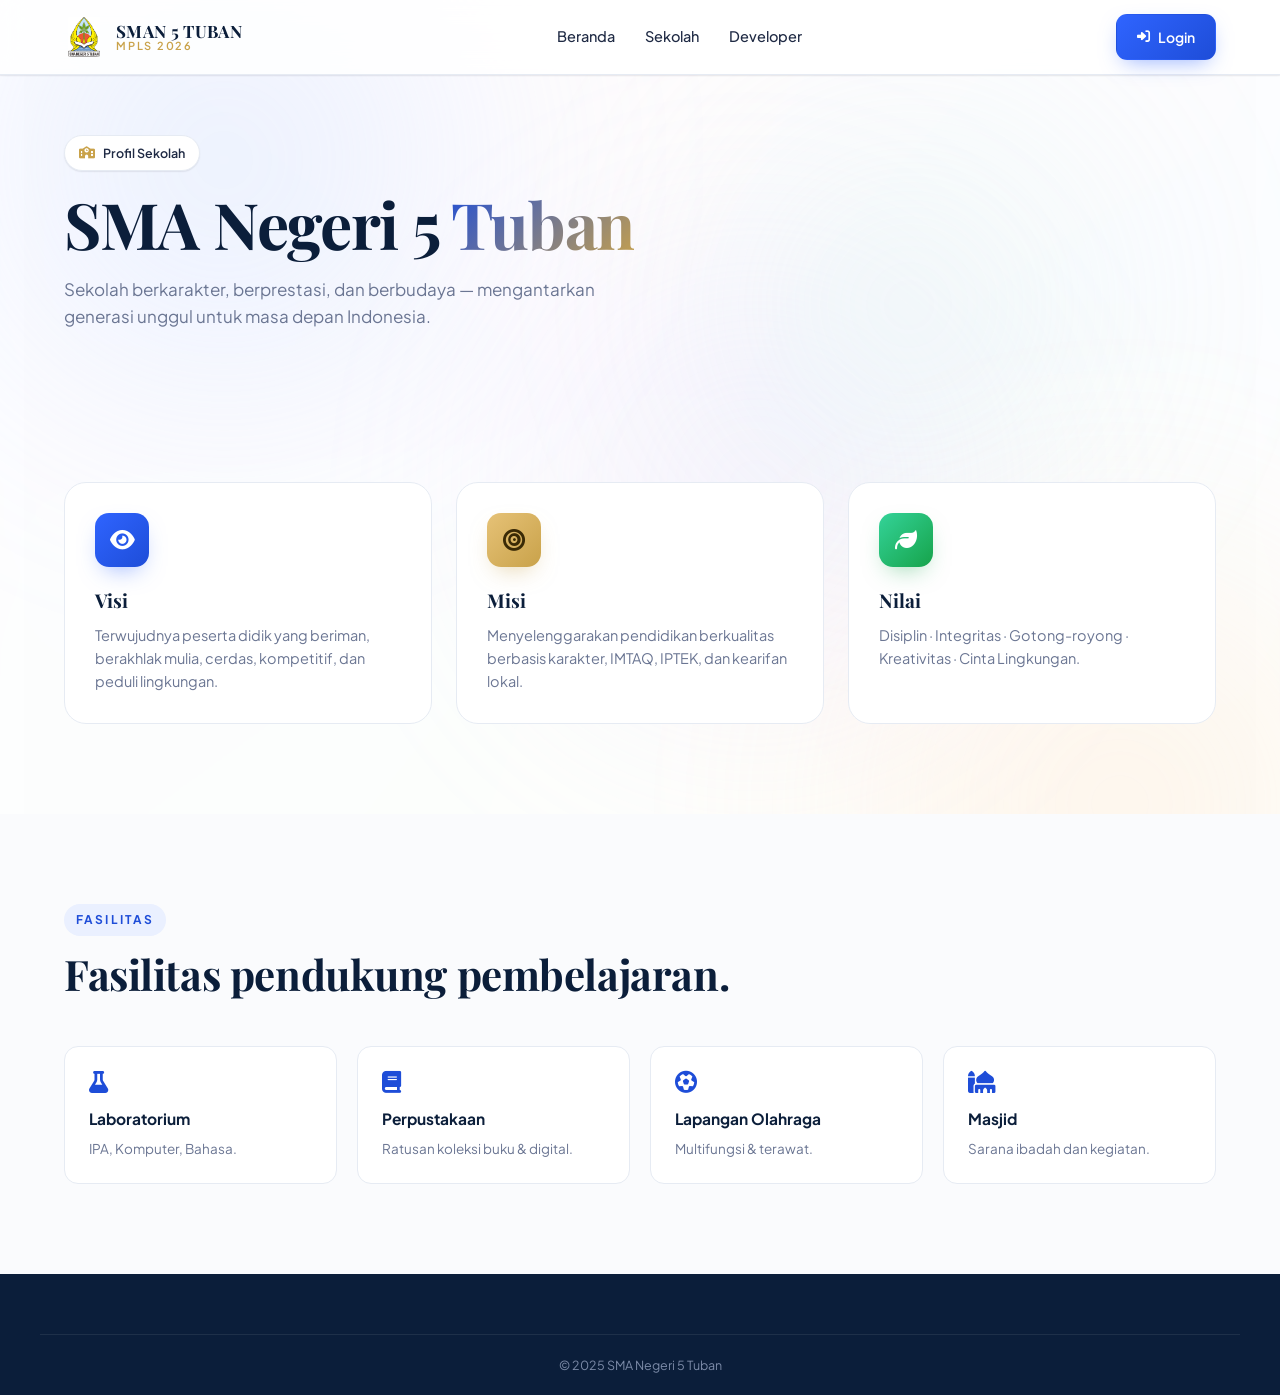
==== about.html @ ec3f6494 "Add files via upload" ====
<!DOCTYPE html>
<html lang="id">
<head>
<meta charset="UTF-8" /><meta name="viewport" content="width=device-width, initial-scale=1.0" />
<title>Tentang Sekolah — SMAN 5 Tuban</title>
<link rel="icon" href="logo.png" type="image/svg+xml" />
<link href="https://fonts.googleapis.com/css2?family=Plus+Jakarta+Sans:wght@300;400;500;600;700;800&family=Playfair+Display:wght@600;700&display=swap" rel="stylesheet">
<link rel="stylesheet" href="https://cdnjs.cloudflare.com/ajax/libs/font-awesome/6.5.1/css/all.min.css" />
<link rel="stylesheet" href="style.css" />
<link rel="stylesheet" href="fx.css" />
</head>
<body>
<header class="nav scrolled"><div class="container nav-inner">
  <a href="index.html" class="brand">
    <img src="logo.png" alt="SMAN 5 Tuban" class="brand-logo" width="40" height="40" style="object-fit:contain;display:block" />
    <div class="brand-text"><strong>SMAN 5 TUBAN</strong><span>MPLS 2026</span></div>
  </a>
  <nav class="nav-menu"><a href="index.html">Beranda</a><a href="about.html">Sekolah</a><a href="developer.html">Developer</a></nav>
  <div class="nav-cta"><a href="login.html" class="btn btn-primary"><i class="fa-solid fa-right-to-bracket"></i> Login</a></div>
</div></header>

<section class="hero" style="padding:60px 0 30px"><div class="container">
  <span class="tag reveal"><i class="fa-solid fa-school"></i> Profil Sekolah</span>
  <h1 class="display reveal">SMA Negeri 5 <span class="grad">Tuban</span></h1>
  <p class="lead reveal">Sekolah berkarakter, berprestasi, dan berbudaya — mengantarkan generasi unggul untuk masa depan Indonesia.</p>
</div></section>

<section class="section"><div class="container">
  <div class="grid-3">
    <div class="card reveal"><div class="card-icon"><i class="fa-solid fa-eye"></i></div><h3>Visi</h3><p>Terwujudnya peserta didik yang beriman, berakhlak mulia, cerdas, kompetitif, dan peduli lingkungan.</p></div>
    <div class="card reveal"><div class="card-icon gold"><i class="fa-solid fa-bullseye"></i></div><h3>Misi</h3><p>Menyelenggarakan pendidikan berkualitas berbasis karakter, IMTAQ, IPTEK, dan kearifan lokal.</p></div>
    <div class="card reveal"><div class="card-icon green"><i class="fa-solid fa-leaf"></i></div><h3>Nilai</h3><p>Disiplin · Integritas · Gotong-royong · Kreativitas · Cinta Lingkungan.</p></div>
  </div>
</div></section>

<section class="section section-alt"><div class="container">
  <div class="section-head reveal"><span class="kicker">FASILITAS</span><h2>Fasilitas pendukung pembelajaran.</h2></div>
  <div class="grid-4">
    <div class="feature reveal"><i class="fa-solid fa-flask"></i><h4>Laboratorium</h4><p>IPA, Komputer, Bahasa.</p></div>
    <div class="feature reveal"><i class="fa-solid fa-book"></i><h4>Perpustakaan</h4><p>Ratusan koleksi buku & digital.</p></div>
    <div class="feature reveal"><i class="fa-solid fa-futbol"></i><h4>Lapangan Olahraga</h4><p>Multifungsi & terawat.</p></div>
    <div class="feature reveal"><i class="fa-solid fa-mosque"></i><h4>Masjid</h4><p>Sarana ibadah dan kegiatan.</p></div>
  </div>
</div></section>

<footer class="footer"><div class="container footer-bot">© 2025 SMA Negeri 5 Tuban</div></footer>
<script src="ui.js"></script>
<script src="fx.js" defer></script>
</body>
</html>
---- style.css ----
/* ========================================================
   SMAN 5 TUBAN — Portal MPLS
   Design System: White-dominant, Premium, Modern
   Accents: Royal Blue + Gold + Soft Gray
   ======================================================== */

:root{
  --white:#ffffff;
  --bg:#fafbfd;
  --bg-soft:#f4f6fb;
  --ink:#0b1e3a;
  --ink-2:#1f2a44;
  --muted:#6b7693;
  --line:#e6ebf3;
  --line-2:#eef1f7;

  --blue:#1e4dd8;
  --blue-2:#2f64ff;
  --blue-soft:#eaf0ff;
  --gold:#c9a24a;
  --gold-2:#e6c277;
  --gold-soft:#fbf3df;
  --green:#16a34a;
  --green-soft:#e6f7ec;
  --red:#dc2626;

  --radius:14px;
  --radius-lg:22px;
  --shadow-sm:0 1px 2px rgba(15,23,42,.05), 0 1px 1px rgba(15,23,42,.04);
  --shadow:0 10px 30px -12px rgba(15,23,42,.15), 0 4px 12px -6px rgba(15,23,42,.08);
  --shadow-lg:0 30px 60px -20px rgba(15,23,42,.25), 0 10px 30px -10px rgba(15,23,42,.1);

  --grad-blue:linear-gradient(135deg,#2f64ff 0%, #1e4dd8 100%);
  --grad-gold:linear-gradient(135deg,#e6c277 0%, #c9a24a 100%);
  --grad-text:linear-gradient(135deg,#1e4dd8 0%, #c9a24a 100%);

  --font-sans:'Plus Jakarta Sans', system-ui, -apple-system, Segoe UI, Roboto, sans-serif;
  --font-display:'Playfair Display', Georgia, serif;

  --ease:cubic-bezier(.2,.8,.2,1);
}

*{box-sizing:border-box;margin:0;padding:0}
html{scroll-behavior:smooth}
body{
  font-family:var(--font-sans);
  color:var(--ink);
  background:var(--white);
  line-height:1.6;
  -webkit-font-smoothing:antialiased;
  overflow-x:hidden;
}
a{color:inherit;text-decoration:none}
img,svg{max-width:100%;display:block}
button{font:inherit;cursor:pointer;border:0;background:none;color:inherit}
input,textarea,select{font:inherit;color:inherit}

.container{max-width:1200px;margin:0 auto;padding:0 24px}

/* ===== Loader ===== */
.loader{position:fixed;inset:0;background:#fff;display:flex;align-items:center;justify-content:center;z-index:9999;transition:opacity .6s var(--ease), visibility .6s}
.loader.hide{opacity:0;visibility:hidden}
.loader-inner{text-align:center;color:var(--blue)}
.loader-logo{margin:0 auto 18px;animation:pulse 1.8s ease-in-out infinite}
.loader-bar{width:220px;height:4px;background:var(--line);border-radius:99px;overflow:hidden;margin:14px auto}
.loader-bar span{display:block;width:40%;height:100%;background:var(--grad-blue);border-radius:99px;animation:slide 1.4s var(--ease) infinite}
.loader p{color:var(--muted);font-size:13px;letter-spacing:.04em}
@keyframes slide{0%{transform:translateX(-100%)}100%{transform:translateX(350%)}}
@keyframes pulse{50%{transform:scale(1.06)}}

/* ===== Navbar ===== */
.nav{position:sticky;top:0;z-index:100;background:rgba(255,255,255,.85);backdrop-filter:saturate(180%) blur(14px);border-bottom:1px solid transparent;transition:border-color .3s, box-shadow .3s}
.nav.scrolled{border-color:var(--line);box-shadow:var(--shadow-sm)}
.nav-inner{display:flex;align-items:center;justify-content:space-between;height:74px;gap:24px}
.brand{display:flex;align-items:center;gap:12px;color:var(--blue)}
.brand-text{display:flex;flex-direction:column;line-height:1.1}
.brand-text strong{font-family:var(--font-display);font-size:17px;color:var(--ink);letter-spacing:.02em}
.brand-text span{font-size:11px;color:var(--gold);font-weight:600;letter-spacing:.16em;text-transform:uppercase}

.nav-menu{display:flex;gap:30px}
.nav-menu a{color:var(--ink-2);font-weight:500;font-size:14.5px;position:relative;padding:6px 0;transition:color .25s}
.nav-menu a::after{content:'';position:absolute;left:0;right:0;bottom:0;height:2px;background:var(--grad-blue);border-radius:2px;transform:scaleX(0);transform-origin:left;transition:transform .35s var(--ease)}
.nav-menu a:hover{color:var(--blue)}
.nav-menu a:hover::after{transform:scaleX(1)}

.nav-cta{display:flex;align-items:center;gap:10px}
.nav-toggle{display:none;width:42px;height:42px;border-radius:10px;border:1px solid var(--line);color:var(--ink)}

/* ===== Buttons ===== */
.btn{display:inline-flex;align-items:center;gap:8px;padding:11px 20px;border-radius:11px;font-weight:600;font-size:14px;transition:transform .2s var(--ease), box-shadow .25s, background .25s, color .25s, border-color .25s;white-space:nowrap;border:1px solid transparent}
.btn-lg{padding:14px 26px;font-size:15px;border-radius:13px}
.btn i{font-size:.95em}
.btn-primary{background:var(--grad-blue);color:#fff;box-shadow:0 8px 22px -8px rgba(47,100,255,.55)}
.btn-primary:hover{transform:translateY(-2px);box-shadow:0 14px 30px -8px rgba(47,100,255,.65)}
.btn-outline{background:#fff;color:var(--ink);border-color:var(--line)}
.btn-outline:hover{border-color:var(--blue);color:var(--blue);transform:translateY(-2px)}
.btn-ghost{background:transparent;color:var(--ink-2)}
.btn-ghost:hover{background:var(--bg-soft);color:var(--blue)}
.btn-gold{background:var(--grad-gold);color:#3a2a06;box-shadow:0 8px 22px -8px rgba(201,162,74,.55)}
.btn-gold:hover{transform:translateY(-2px)}
.btn-danger{background:#fef2f2;color:var(--red);border-color:#fecaca}
.btn-danger:hover{background:var(--red);color:#fff}
.btn-block{width:100%;justify-content:center}
.btn[disabled]{opacity:.6;cursor:not-allowed;transform:none!important}

.btn .spinner{width:14px;height:14px;border:2px solid currentColor;border-right-color:transparent;border-radius:50%;animation:spin .7s linear infinite}
@keyframes spin{to{transform:rotate(360deg)}}

/* ===== Hero ===== */
.hero{position:relative;padding:80px 0 100px;overflow:hidden}
.hero-bg{position:absolute;inset:0;pointer-events:none}
.orb{position:absolute;border-radius:50%;filter:blur(80px);opacity:.5}
.orb-1{width:520px;height:520px;background:radial-gradient(circle,#cfdcff 0%,transparent 65%);top:-160px;right:-120px;animation:float 14s ease-in-out infinite}
.orb-2{width:420px;height:420px;background:radial-gradient(circle,#fbf3df 0%,transparent 65%);bottom:-160px;left:-120px;animation:float 16s ease-in-out -4s infinite}
@keyframes float{50%{transform:translate(20px,-30px)}}
.grid-overlay{position:absolute;inset:0;background-image:linear-gradient(var(--line-2) 1px, transparent 1px),linear-gradient(90deg, var(--line-2) 1px, transparent 1px);background-size:48px 48px;mask-image:radial-gradient(ellipse at center, #000 30%, transparent 75%);opacity:.5}

.hero-inner{display:grid;grid-template-columns:1.15fr .9fr;gap:60px;align-items:center;position:relative}
.tag{display:inline-flex;align-items:center;gap:8px;background:#fff;border:1px solid var(--line);padding:7px 14px;border-radius:99px;font-size:12.5px;color:var(--ink-2);font-weight:600;box-shadow:var(--shadow-sm)}
.tag i{color:var(--gold)}
.display{font-family:var(--font-display);font-size:clamp(36px,5.2vw,64px);font-weight:700;line-height:1.08;letter-spacing:-.02em;margin:18px 0 18px}
.grad{background:var(--grad-text);-webkit-background-clip:text;background-clip:text;color:transparent}
.lead{font-size:17px;color:var(--muted);max-width:560px;margin-bottom:32px}
.hero-actions{display:flex;flex-wrap:wrap;gap:12px;margin-bottom:36px}
.hero-meta{display:flex;flex-wrap:wrap;gap:22px;color:var(--muted);font-size:13.5px}
.hero-meta i{color:var(--blue);margin-right:6px}

.hero-card{background:#fff;border:1px solid var(--line);border-radius:var(--radius-lg);box-shadow:var(--shadow-lg);overflow:hidden;transform:perspective(1200px) rotateY(-4deg) rotateX(2deg);transition:transform .5s var(--ease)}
.hero-card:hover{transform:perspective(1200px) rotateY(-1deg) rotateX(0)}
.hc-head{display:flex;align-items:center;gap:8px;padding:14px 18px;background:var(--bg-soft);border-bottom:1px solid var(--line);font-size:12px;color:var(--muted)}
.hc-head .dot{width:11px;height:11px;border-radius:50%}
.hc-head .r{background:#ff6058}.hc-head .y{background:#ffbd2e}.hc-head .g{background:#27c93f}
.hc-head span{margin-left:auto;font-family:ui-monospace, Menlo, monospace}
.hc-body{padding:24px}
.hc-row{display:flex;gap:14px;align-items:center;padding:14px 0;border-bottom:1px dashed var(--line-2)}
.hc-row:last-of-type{border:0}
.hc-row strong{display:block;font-size:14.5px}
.hc-row span{display:block;color:var(--muted);font-size:12.5px}
.hc-icon{width:40px;height:40px;border-radius:11px;display:grid;place-items:center;color:#fff;flex:none}
.hc-icon.blue{background:var(--grad-blue)}
.hc-icon.gold{background:var(--grad-gold);color:#3a2a06}
.hc-icon.green{background:linear-gradient(135deg,#34d399,#16a34a)}
.hc-progress{height:6px;background:var(--line);border-radius:99px;margin:18px 0 8px;overflow:hidden}
.hc-progress span{display:block;height:100%;background:var(--grad-blue);border-radius:99px;animation:fillBar 1.6s var(--ease)}
@keyframes fillBar{from{width:0}}
.hc-body small{color:var(--muted)}

/* ===== Sections ===== */
.section{padding:90px 0}
.section-alt{background:var(--bg)}
.section-head{max-width:720px;margin:0 0 48px}
.section-head.center{margin-left:auto;margin-right:auto;text-align:center}
.kicker{display:inline-block;font-size:12px;font-weight:700;letter-spacing:.18em;color:var(--blue);background:var(--blue-soft);padding:6px 12px;border-radius:99px;margin-bottom:14px}
.section-head h2{font-family:var(--font-display);font-size:clamp(28px,3.4vw,42px);line-height:1.15;letter-spacing:-.01em;margin-bottom:12px}
.section-head p{color:var(--muted);font-size:16px}

.grid-3{display:grid;grid-template-columns:repeat(3,1fr);gap:24px}
.grid-4{display:grid;grid-template-columns:repeat(4,1fr);gap:20px}
.card{background:#fff;border:1px solid var(--line);border-radius:var(--radius-lg);padding:30px;transition:transform .35s var(--ease), box-shadow .35s, border-color .35s}
.card:hover{transform:translateY(-6px);box-shadow:var(--shadow);border-color:#dde4f0}
.card-icon{width:54px;height:54px;border-radius:14px;display:grid;place-items:center;font-size:22px;color:#fff;background:var(--grad-blue);margin-bottom:18px;box-shadow:0 10px 24px -10px rgba(47,100,255,.55)}
.card-icon.gold{background:var(--grad-gold);color:#3a2a06;box-shadow:0 10px 24px -10px rgba(201,162,74,.55)}
.card-icon.green{background:linear-gradient(135deg,#34d399,#16a34a);box-shadow:0 10px 24px -10px rgba(22,163,74,.5)}
.card h3{font-size:19px;margin-bottom:8px;font-family:var(--font-display)}
.card p{color:var(--muted);font-size:14.5px}

.feature{background:#fff;border:1px solid var(--line);border-radius:var(--radius);padding:24px;transition:transform .3s var(--ease), border-color .3s}
.feature:hover{transform:translateY(-4px);border-color:var(--blue)}
.feature i{font-size:22px;color:var(--blue);margin-bottom:14px;display:block}
.feature h4{font-size:15.5px;margin-bottom:6px}
.feature p{font-size:13.5px;color:var(--muted)}

/* Stats */
.stats-sec{background:var(--ink);color:#fff;position:relative;overflow:hidden}
.stats-sec::before{content:'';position:absolute;inset:0;background:radial-gradient(circle at 20% 30%, rgba(47,100,255,.25), transparent 50%),radial-gradient(circle at 80% 70%, rgba(201,162,74,.18), transparent 50%)}
.stats-sec .section-head h2,.stats-sec .section-head p{color:#fff}
.stats-sec .kicker{background:rgba(255,255,255,.1);color:#cfdcff}
.stats{display:grid;grid-template-columns:repeat(4,1fr);gap:24px;position:relative}
.stat{background:rgba(255,255,255,.04);border:1px solid rgba(255,255,255,.08);border-radius:var(--radius-lg);padding:34px 24px;text-align:center;backdrop-filter:blur(10px);transition:transform .35s var(--ease),background .3s}
.stat:hover{transform:translateY(-6px);background:rgba(255,255,255,.07)}
.stat strong{display:block;font-family:var(--font-display);font-size:48px;line-height:1;background:var(--grad-text);-webkit-background-clip:text;background-clip:text;color:transparent;margin-bottom:8px}
.stat span{color:#cfdcff;font-size:13.5px;letter-spacing:.04em}

/* Developer card */
.dev-sec{background:var(--bg)}
.dev-card{display:grid;grid-template-columns:auto 1fr;gap:30px;background:#fff;border:1px solid var(--line);border-radius:var(--radius-lg);padding:36px;align-items:center;box-shadow:var(--shadow-sm)}
.dev-avatar{width:96px;height:96px;border-radius:24px;display:grid;place-items:center;font-size:36px;background:var(--grad-blue);color:#fff;box-shadow:0 14px 30px -10px rgba(47,100,255,.5)}
.dev-card h3{font-family:var(--font-display);font-size:24px;margin-bottom:8px}
.dev-card p{color:var(--muted);margin-bottom:14px}

/* Footer */
.footer{background:#0b1e3a;color:#cfd8eb;padding:60px 0 0;margin-top:0}
.footer-inner{display:grid;grid-template-columns:1.4fr .8fr .8fr .8fr;gap:40px;padding-bottom:40px}
.footer .brand{color:#fff;margin-bottom:14px}
.footer .brand-text strong{color:#fff}
.footer .muted{color:#8c9ab9;font-size:13.5px;max-width:340px}
.footer h5{color:#fff;font-size:14px;margin-bottom:14px;letter-spacing:.04em}
.footer a{display:block;color:#9faec8;font-size:13.5px;padding:5px 0;transition:color .2s, transform .2s}
.footer a:hover{color:#fff;transform:translateX(3px)}
.socials{display:flex;gap:10px}
.socials a{width:40px;height:40px;border-radius:11px;background:rgba(255,255,255,.06);display:grid;place-items:center;font-size:15px}
.socials a:hover{background:var(--blue);transform:translateY(-3px)}
.footer-bot{border-top:1px solid rgba(255,255,255,.08);padding:20px 0;font-size:12.5px;color:#7c8ba8;text-align:center}

/* ===== Reveal animation ===== */
.reveal{opacity:0;transform:translateY(28px);transition:opacity .8s var(--ease), transform .8s var(--ease)}
.reveal.in{opacity:1;transform:none}

/* ===== Toast ===== */
#toast-root{position:fixed;top:24px;right:24px;z-index:10000;display:flex;flex-direction:column;gap:10px}
.toast{min-width:280px;max-width:380px;background:#fff;border:1px solid var(--line);border-left:4px solid var(--blue);border-radius:12px;padding:14px 16px;display:flex;gap:12px;align-items:flex-start;box-shadow:var(--shadow-lg);animation:toastIn .35s var(--ease)}
.toast.success{border-left-color:var(--green)}
.toast.error{border-left-color:var(--red)}
.toast.warning{border-left-color:var(--gold)}
.toast i{font-size:18px;color:var(--blue);margin-top:2px}
.toast.success i{color:var(--green)}
.toast.error i{color:var(--red)}
.toast.warning i{color:var(--gold)}
.toast strong{display:block;font-size:14px;margin-bottom:2px}
.toast p{font-size:13px;color:var(--muted);margin:0}
.toast.out{animation:toastOut .3s var(--ease) forwards}
@keyframes toastIn{from{opacity:0;transform:translateX(40px) scale(.95)}}
@keyframes toastOut{to{opacity:0;transform:translateX(40px) scale(.95)}}

/* ===== Auth pages ===== */
.auth-wrap{min-height:100vh;display:grid;grid-template-columns:1fr 1fr;background:#fff}
.auth-side{position:relative;background:var(--ink);color:#fff;padding:60px;display:flex;flex-direction:column;justify-content:space-between;overflow:hidden}
.auth-side::before{content:'';position:absolute;inset:0;background:radial-gradient(circle at 30% 20%, rgba(47,100,255,.3), transparent 50%), radial-gradient(circle at 70% 80%, rgba(201,162,74,.2), transparent 50%)}
.auth-side > *{position:relative;z-index:1}
.auth-side .brand{color:#fff}
.auth-side .brand-text strong{color:#fff}
.auth-pitch h2{font-family:var(--font-display);font-size:42px;line-height:1.15;margin-bottom:12px}
.auth-pitch p{color:#cfd8eb;max-width:380px}
.auth-bullets{display:flex;flex-direction:column;gap:10px;margin-top:24px}
.auth-bullets div{display:flex;align-items:center;gap:10px;color:#cfd8eb;font-size:14px}
.auth-bullets i{color:var(--gold-2)}

.auth-form-wrap{display:flex;align-items:center;justify-content:center;padding:40px}
.auth-form{width:100%;max-width:420px}
.auth-form h1{font-family:var(--font-display);font-size:32px;margin-bottom:6px}
.auth-form .sub{color:var(--muted);margin-bottom:30px}
.field{margin-bottom:16px}
.field label{display:block;font-size:13px;font-weight:600;color:var(--ink-2);margin-bottom:6px}
.field .ctrl{position:relative}
.field .ctrl i{position:absolute;left:14px;top:50%;transform:translateY(-50%);color:var(--muted);font-size:14px}
.field input, .field select, .field textarea{width:100%;padding:12px 14px 12px 40px;border:1px solid var(--line);border-radius:11px;background:#fff;transition:border-color .2s, box-shadow .2s;font-size:14.5px}
.field textarea{padding-left:14px;min-height:90px;resize:vertical}
.field select{padding-left:40px;appearance:none;background-image:url("data:image/svg+xml,%3Csvg xmlns='http://www.w3.org/2000/svg' width='12' height='8' viewBox='0 0 12 8'%3E%3Cpath fill='%236b7693' d='M6 8 0 0h12z'/%3E%3C/svg%3E");background-repeat:no-repeat;background-position:right 14px center}
.field input:focus, .field select:focus, .field textarea:focus{outline:0;border-color:var(--blue);box-shadow:0 0 0 4px rgba(47,100,255,.12)}
.field .err{display:block;color:var(--red);font-size:12px;margin-top:4px;min-height:14px}
.field-row{display:grid;grid-template-columns:1fr 1fr;gap:14px}
.auth-foot{margin-top:18px;text-align:center;color:var(--muted);font-size:14px}
.auth-foot a{color:var(--blue);font-weight:600}
.auth-back{position:absolute;top:24px;left:24px;color:#fff;font-size:13px;display:flex;align-items:center;gap:6px;opacity:.8;z-index:2}
.auth-back:hover{opacity:1}

/* ===== Dashboard layout ===== */
.app{display:grid;grid-template-columns:260px 1fr;min-height:100vh;background:var(--bg)}
.sidebar{background:#fff;border-right:1px solid var(--line);display:flex;flex-direction:column;position:sticky;top:0;height:100vh;overflow-y:auto}
.sidebar.admin{background:#0b1e3a;border-right-color:rgba(255,255,255,.06);color:#cfd8eb}
.sb-head{padding:22px 22px;display:flex;gap:12px;align-items:center;border-bottom:1px solid var(--line)}
.sidebar.admin .sb-head{border-bottom-color:rgba(255,255,255,.06)}
.sb-head .brand-text strong{font-size:15px}
.sidebar.admin .brand-text strong{color:#fff}
.sb-section{padding:18px 14px 6px;font-size:11px;letter-spacing:.18em;color:var(--muted);font-weight:700}
.sidebar.admin .sb-section{color:#7c8ba8}
.sb-nav{display:flex;flex-direction:column;padding:0 10px;gap:2px}
.sb-link{display:flex;align-items:center;gap:12px;padding:11px 14px;border-radius:10px;color:var(--ink-2);font-size:14px;font-weight:500;transition:background .2s, color .2s, transform .2s}
.sb-link i{width:20px;text-align:center;font-size:14px;color:var(--muted)}
.sb-link:hover{background:var(--bg-soft);color:var(--blue)}
.sb-link:hover i{color:var(--blue)}
.sb-link.active{background:var(--blue-soft);color:var(--blue)}
.sb-link.active i{color:var(--blue)}
.sidebar.admin .sb-link{color:#cfd8eb}
.sidebar.admin .sb-link i{color:#8c9ab9}
.sidebar.admin .sb-link:hover{background:rgba(255,255,255,.06);color:#fff}
.sidebar.admin .sb-link:hover i{color:var(--gold-2)}
.sidebar.admin .sb-link.active{background:linear-gradient(90deg, rgba(47,100,255,.18), rgba(47,100,255,.04));color:#fff;border-left:3px solid var(--gold-2);padding-left:11px}
.sidebar.admin .sb-link.active i{color:var(--gold-2)}
.sb-foot{margin-top:auto;padding:18px;border-top:1px solid var(--line)}
.sidebar.admin .sb-foot{border-top-color:rgba(255,255,255,.06)}
.sb-user{display:flex;align-items:center;gap:10px;padding:8px;border-radius:10px}
.sb-user .av{width:36px;height:36px;border-radius:50%;background:var(--grad-blue);color:#fff;display:grid;place-items:center;font-weight:700;font-size:13px}
.sidebar.admin .sb-user .av{background:var(--grad-gold);color:#3a2a06}
.sb-user strong{display:block;font-size:13.5px;line-height:1.2}
.sb-user span{display:block;font-size:11.5px;color:var(--muted)}
.sidebar.admin .sb-user span{color:#8c9ab9}

.main{display:flex;flex-direction:column;min-width:0}
.topbar{background:#fff;border-bottom:1px solid var(--line);padding:14px 28px;display:flex;align-items:center;gap:14px;position:sticky;top:0;z-index:50}
.topbar h1{font-family:var(--font-display);font-size:22px;margin:0}
.topbar .top-actions{margin-left:auto;display:flex;gap:10px;align-items:center}
.icon-btn{width:42px;height:42px;border-radius:11px;border:1px solid var(--line);background:#fff;display:grid;place-items:center;color:var(--ink-2);transition:all .2s}
.icon-btn:hover{color:var(--blue);border-color:var(--blue)}
.sb-toggle{display:none}
.content{padding:28px;animation:pageIn .5s var(--ease)}
@keyframes pageIn{from{opacity:0;transform:translateY(10px)}}

/* dashboard cards */
.kpi-grid{display:grid;grid-template-columns:repeat(4,1fr);gap:18px;margin-bottom:24px}
.kpi{background:#fff;border:1px solid var(--line);border-radius:var(--radius);padding:20px;transition:transform .25s, box-shadow .25s}
.kpi:hover{transform:translateY(-3px);box-shadow:var(--shadow-sm)}
.kpi-top{display:flex;justify-content:space-between;align-items:center;margin-bottom:8px;color:var(--muted);font-size:13px;font-weight:600}
.kpi-top i{width:36px;height:36px;border-radius:10px;display:grid;place-items:center;background:var(--blue-soft);color:var(--blue)}
.kpi strong{font-family:var(--font-display);font-size:30px;display:block;margin:4px 0}
.kpi small{color:var(--green);font-weight:600}

.panel{background:#fff;border:1px solid var(--line);border-radius:var(--radius-lg);padding:24px;margin-bottom:20px}
.panel-head{display:flex;justify-content:space-between;align-items:center;margin-bottom:18px;gap:12px;flex-wrap:wrap}
.panel-head h3{font-family:var(--font-display);font-size:20px}
.panel-head .actions{display:flex;gap:8px;flex-wrap:wrap}

/* Tables */
.table-wrap{overflow-x:auto}
table.tbl{width:100%;border-collapse:separate;border-spacing:0;font-size:14px}
table.tbl th, table.tbl td{padding:13px 14px;text-align:left;border-bottom:1px solid var(--line-2)}
table.tbl thead th{background:var(--bg);color:var(--muted);font-size:12px;letter-spacing:.04em;text-transform:uppercase;font-weight:700}
table.tbl tbody tr{transition:background .15s}
table.tbl tbody tr:hover{background:var(--bg-soft)}
.badge{display:inline-flex;align-items:center;gap:6px;padding:4px 10px;border-radius:99px;font-size:11.5px;font-weight:700;letter-spacing:.02em}
.badge.blue{background:var(--blue-soft);color:var(--blue)}
.badge.gold{background:var(--gold-soft);color:#7a5d18}
.badge.green{background:var(--green-soft);color:#0d6b34}
.badge.red{background:#fef2f2;color:var(--red)}
.badge.gray{background:var(--bg-soft);color:var(--muted)}

/* Empty state */
.empty{padding:60px 20px;text-align:center;color:var(--muted)}
.empty i{font-size:36px;color:var(--line);margin-bottom:12px;display:block}

/* Modal */
.modal-back{position:fixed;inset:0;background:rgba(11,30,58,.55);backdrop-filter:blur(6px);z-index:1000;display:none;align-items:center;justify-content:center;padding:20px;animation:fadeIn .25s var(--ease)}
.modal-back.show{display:flex}
.modal{background:#fff;border-radius:var(--radius-lg);max-width:560px;width:100%;max-height:90vh;overflow-y:auto;animation:modalIn .35s var(--ease);box-shadow:var(--shadow-lg)}
@keyframes fadeIn{from{opacity:0}}
@keyframes modalIn{from{opacity:0;transform:translateY(20px) scale(.96)}}
.modal-head{padding:22px 24px;border-bottom:1px solid var(--line);display:flex;justify-content:space-between;align-items:center}
.modal-head h3{font-family:var(--font-display);font-size:20px}
.modal-body{padding:22px 24px}
.modal-foot{padding:16px 24px;border-top:1px solid var(--line);display:flex;justify-content:flex-end;gap:10px;background:var(--bg)}

/* Access denied */
.denied{min-height:100vh;display:grid;place-items:center;background:var(--bg);padding:40px}
.denied-card{background:#fff;border:1px solid var(--line);border-radius:var(--radius-lg);padding:48px;max-width:480px;text-align:center;box-shadow:var(--shadow)}
.denied-card .ic{width:80px;height:80px;border-radius:50%;background:#fef2f2;color:var(--red);display:grid;place-items:center;font-size:32px;margin:0 auto 18px}
.denied-card h2{font-family:var(--font-display);font-size:26px;margin-bottom:8px}
.denied-card p{color:var(--muted);margin-bottom:22px}

/* Quiz */
.quiz-shell{max-width:820px;margin:0 auto}
.quiz-head{background:#fff;border:1px solid var(--line);border-radius:var(--radius-lg);padding:18px 22px;margin-bottom:18px;display:flex;justify-content:space-between;align-items:center;position:sticky;top:74px;z-index:5}
.quiz-timer{font-family:ui-monospace,Menlo,monospace;background:var(--ink);color:#fff;padding:8px 14px;border-radius:10px;font-size:14px}
.quiz-progress{height:6px;background:var(--line);border-radius:99px;overflow:hidden;margin-top:10px}
.quiz-progress span{display:block;height:100%;background:var(--grad-blue);transition:width .3s}
.qcard{background:#fff;border:1px solid var(--line);border-radius:var(--radius-lg);padding:28px;margin-bottom:16px}
.qcard h4{font-size:17px;margin-bottom:14px;line-height:1.5}
.qopt{display:block;padding:12px 16px;border:1px solid var(--line);border-radius:11px;margin-bottom:8px;cursor:pointer;transition:all .2s;font-size:14.5px}
.qopt:hover{border-color:var(--blue);background:var(--blue-soft)}
.qopt input{margin-right:10px;accent-color:var(--blue)}
.qopt.checked{border-color:var(--blue);background:var(--blue-soft);color:var(--blue);font-weight:600}
.warn-banner{position:fixed;top:0;left:0;right:0;background:var(--red);color:#fff;padding:10px 20px;text-align:center;font-weight:600;z-index:9999;font-size:14px;animation:slideDown .3s var(--ease)}
@keyframes slideDown{from{transform:translateY(-100%)}}

/* GPS attendance */
.gps-wrap{min-height:100vh;display:grid;place-items:center;padding:40px 20px;background:linear-gradient(180deg,#fff,var(--bg))}
.gps-card{max-width:520px;width:100%;background:#fff;border:1px solid var(--line);border-radius:var(--radius-lg);padding:36px;text-align:center;box-shadow:var(--shadow)}
.gps-icon{width:88px;height:88px;border-radius:50%;background:var(--blue-soft);color:var(--blue);display:grid;place-items:center;font-size:34px;margin:0 auto 18px;animation:pulse 2s ease-in-out infinite}
.gps-card h2{font-family:var(--font-display);font-size:26px;margin-bottom:8px}
.gps-card p{color:var(--muted);margin-bottom:22px}
.gps-status{background:var(--bg-soft);border-radius:11px;padding:14px;margin-bottom:18px;font-size:13.5px;color:var(--ink-2);text-align:left;font-family:ui-monospace,Menlo,monospace}

/* Star rating */
.stars{display:flex;gap:6px;justify-content:center;margin:18px 0}
.stars i{font-size:30px;color:var(--line);cursor:pointer;transition:transform .15s, color .15s}
.stars i:hover{transform:scale(1.15)}
.stars i.on{color:var(--gold)}

/* Responsive */
@media(max-width:980px){
  .nav-menu{display:none}
  .nav-menu.show{display:flex;position:absolute;top:74px;left:0;right:0;background:#fff;flex-direction:column;padding:18px 24px;border-bottom:1px solid var(--line);box-shadow:var(--shadow-sm)}
  .nav-toggle{display:grid;place-items:center}
  .hero-inner{grid-template-columns:1fr;gap:40px}
  .hero-card{transform:none}
  .grid-3,.grid-4{grid-template-columns:repeat(2,1fr)}
  .stats{grid-template-columns:repeat(2,1fr)}
  .footer-inner{grid-template-columns:1fr 1fr}
  .auth-wrap{grid-template-columns:1fr}
  .auth-side{display:none}
  .app{grid-template-columns:1fr}
  .sidebar{position:fixed;left:-280px;width:260px;z-index:200;transition:left .3s var(--ease);box-shadow:var(--shadow-lg)}
  .sidebar.open{left:0}
  .sb-toggle{display:grid;place-items:center}
  .kpi-grid{grid-template-columns:repeat(2,1fr)}
  .dev-card{grid-template-columns:1fr;text-align:center}
  .dev-avatar{margin:0 auto}
}
@media(max-width:560px){
  .grid-3,.grid-4,.kpi-grid,.stats,.footer-inner{grid-template-columns:1fr}
  .section{padding:60px 0}
  .hero{padding:50px 0 70px}
  .hero-actions{flex-direction:column}
  .hero-actions .btn{width:100%;justify-content:center}
  .field-row{grid-template-columns:1fr}
  .content{padding:18px}
  .topbar{padding:12px 16px}
  #toast-root{left:16px;right:16px;top:16px}
  .toast{min-width:0;width:100%}
}

/* ===== Landing additions (v3 polish) ===== */
.hero-scroll{
  position:absolute; left:50%; bottom:24px; transform:translateX(-50%);
  width:42px; height:42px; border-radius:50%;
  display:flex; align-items:center; justify-content:center;
  background:rgba(255,255,255,.85); color:var(--primary);
  border:1px solid var(--border); box-shadow:0 8px 24px -12px rgba(15,23,42,.18);
  animation:float 2.4s ease-in-out infinite; text-decoration:none; z-index:2;
}
@keyframes float{0%,100%{transform:translate(-50%,0)}50%{transform:translate(-50%,8px)}}

/* Steps */
.steps{
  display:grid; grid-template-columns:repeat(4,1fr); gap:18px; margin-top:8px;
}
.step{
  position:relative; background:#fff; border:1px solid var(--border); border-radius:16px;
  padding:26px 22px 22px; text-align:left;
  box-shadow:0 1px 0 rgba(15,23,42,.02), 0 12px 30px -22px rgba(15,23,42,.18);
  transition:transform .35s ease, box-shadow .35s ease, border-color .35s ease;
}
.step:hover{transform:translateY(-4px); box-shadow:0 18px 40px -22px rgba(15,23,42,.28); border-color:#dbe3ef}
.step .step-num{
  position:absolute; top:14px; right:16px; font-family:'Playfair Display',serif;
  font-size:34px; font-weight:700; color:transparent;
  -webkit-text-stroke:1px rgba(15,23,42,.18); letter-spacing:.5px;
}
.step > i{
  display:inline-flex; align-items:center; justify-content:center;
  width:44px; height:44px; border-radius:12px;
  background:linear-gradient(135deg, hsl(215 90% 96%), hsl(215 90% 92%));
  color:var(--primary); font-size:18px; margin-bottom:14px;
}
.step h4{margin:0 0 6px; font-size:17px}
.step p{margin:0; color:var(--muted); font-size:14px; line-height:1.55}

/* Gugus */
.gugus-grid{
  display:grid; grid-template-columns:repeat(5,1fr); gap:16px;
}
.gugus{
  background:#fff; border:1px solid var(--border); border-radius:16px;
  padding:22px 18px; text-align:center;
  box-shadow:0 1px 0 rgba(15,23,42,.02), 0 12px 30px -24px rgba(15,23,42,.18);
  transition:transform .3s ease, box-shadow .3s ease;
}
.gugus:hover{transform:translateY(-4px); box-shadow:0 18px 40px -22px rgba(15,23,42,.28)}
.gugus .g-no{
  display:inline-flex; align-items:center; justify-content:center;
  width:44px; height:44px; border-radius:50%;
  background:linear-gradient(135deg, var(--gold,#c9a24a), #e7c878);
  color:#fff; font-weight:700; margin-bottom:10px;
  box-shadow:0 8px 20px -10px rgba(201,162,74,.6);
}
.gugus strong{display:block; font-size:16px; margin-bottom:2px}
.gugus small{color:var(--muted)}

/* CTA card */
.cta-sec .container{padding-top:0}
.cta-card{
  display:grid; grid-template-columns:1.4fr .9fr; gap:28px; align-items:center;
  padding:36px 36px; border-radius:22px;
  background:
    radial-gradient(1200px 200px at 90% -20%, rgba(201,162,74,.18), transparent 60%),
    linear-gradient(135deg, hsl(215 60% 14%), hsl(215 55% 22%));
  color:#f6f9ff; box-shadow:0 30px 60px -30px rgba(15,23,42,.45);
}
.cta-card .kicker{color:#c9d6ee}
.cta-card h2{color:#fff; margin:6px 0 8px}
.cta-card p{color:#d8e1f1; margin:0}
.cta-card .cta-actions{display:flex; gap:10px; flex-wrap:wrap; justify-content:flex-end}
.cta-card .btn-outline{border-color:rgba(255,255,255,.4); color:#fff}
.cta-card .btn-outline:hover{background:rgba(255,255,255,.08)}

/* Responsive landing */
@media (max-width: 960px){
  .steps{grid-template-columns:repeat(2,1fr)}
  .gugus-grid{grid-template-columns:repeat(3,1fr)}
  .cta-card{grid-template-columns:1fr; padding:28px}
  .cta-card .cta-actions{justify-content:flex-start}
}
@media (max-width: 560px){
  .gugus-grid{grid-template-columns:repeat(2,1fr)}
  .hero-scroll{display:none}
}

/* ===== Layout fixes (mobile polish) — appended, tidak mengubah kode di atas ===== */
@media(max-width:980px){
  /* Navbar: rapikan brand & sembunyikan tombol teks agar tidak menabrak logo */
  .nav-inner{gap:12px}
  .brand{min-width:0; flex:1}
  .brand svg{flex:none}
  .brand-text{min-width:0}
  .brand-text strong{font-size:15px; white-space:nowrap; overflow:hidden; text-overflow:ellipsis}
  .brand-text span{font-size:10px; letter-spacing:.14em; white-space:nowrap; overflow:hidden; text-overflow:ellipsis}
  .nav-cta{gap:6px}
  .nav-cta .btn{padding:9px 12px; font-size:13px}
  .nav-cta .btn-ghost{display:none} /* sembunyikan Login di nav, sudah ada di hero & menu */
}
@media(max-width:560px){
  .nav-inner{height:64px; gap:8px}
  .brand svg{width:30px; height:30px}
  .brand-text strong{font-size:13.5px}
  .brand-text span{font-size:9.5px; letter-spacing:.12em}
  .nav-cta .btn{padding:8px 12px; font-size:12.5px; border-radius:10px}
  .nav-cta .btn i{display:none} /* hanya teks "Daftar" tanpa ikon agar muat */
  .nav-toggle{width:38px; height:38px}

  /* Hero: rapikan spacing & tombol */
  .hero{padding:28px 0 60px}
  .hero-inner{gap:28px}
  .display{font-size:clamp(30px, 8vw, 40px); margin:14px 0 14px; line-height:1.1}
  .lead{font-size:15px; margin-bottom:24px}
  .hero-actions{gap:10px; margin-bottom:24px}
  .hero-actions .btn-lg{padding:13px 20px; font-size:14.5px}
  .hero-meta{gap:10px 18px; row-gap:10px; font-size:12.5px}
  .hero-meta > div{flex:1 1 45%}

  /* Tag chip jangan terlalu lebar */
  .tag{font-size:11.5px; padding:6px 12px; line-height:1.3}

  /* Hero card sedikit ringkas */
  .hc-body{padding:18px}
  .hc-row{padding:12px 0}
}

/* Loader: pastikan benar-benar di tengah viewport */
.loader{flex-direction:column}
.loader-inner{display:flex; flex-direction:column; align-items:center; justify-content:center; width:100%}

/* ============================================
   FIX TATA LETAK ABSENSI — MOBILE CENTERING
   (override only, tidak mengubah kode di atas)
   ============================================ */
.gps-wrap{
  display:flex !important;
  align-items:center !important;
  justify-content:center !important;
  min-height:100vh !important;
  width:100% !important;
  padding:20px 16px !important;
  margin:0 auto !important;
  box-sizing:border-box !important;
}

.gps-card{
  width:100% !important;
  max-width:560px !important;
  margin:0 auto !important;
  padding:28px 22px !important;
  box-sizing:border-box !important;
  text-align:center !important;
}

.gps-card h2,
.gps-card p{
  text-align:center !important;
  margin-left:auto !important;
  margin-right:auto !important;
  max-width:100% !important;
  word-wrap:break-word !important;
}

.gps-icon{
  margin-left:auto !important;
  margin-right:auto !important;
}

@media (max-width:480px){
  .att-options{
    grid-template-columns:repeat(3,1fr) !important;
    gap:8px !important;
  }
  .att-opt{ padding:14px 6px !important; }
  .att-opt i{ font-size:22px !important; }
  .att-opt strong{ font-size:13px !important; }

  .gps-card{ padding:22px 16px !important; }
  .gps-card h2{ font-size:26px !important; line-height:1.25 !important; }
  .gps-card p{ font-size:14px !important; }
}

html, body{
  margin:0 !important;
  padding:0 !important;
  width:100% !important;
  overflow-x:hidden !important;
}
---- fx.css ----
/* ============== SMOOTH SCROLL ============== */
html { scroll-behavior: smooth; -webkit-overflow-scrolling: touch; }

/* ============== ANIMATED WHITE BACKGROUND (no boxes/blocks) ============== */
.fx-bg {
  position: fixed; inset: 0; z-index: -10; pointer-events: none; overflow: hidden;
  background: #ffffff;
}
.fx-bg .orb, .fx-bg .orb2, .fx-bg .orb3, .fx-bg .orb4 {
  content: ""; position: absolute; border-radius: 50%;
  filter: blur(110px); will-change: transform, opacity;
  /* normal blend so no dark box artifacts on white */
  mix-blend-mode: normal;
}
.fx-bg .orb { width: 55vmax; height: 55vmax; opacity: .35;
  background: radial-gradient(circle, #bcd6ff 0%, rgba(188,214,255,0) 70%);
  top: -15vmax; left: -10vmax;
  animation: fxFloatA 28s cubic-bezier(.4,0,.2,1) infinite alternate;
}
.fx-bg .orb2 { width: 55vmax; height: 55vmax; opacity: .32;
  background: radial-gradient(circle, #ffe0b8 0%, rgba(255,224,184,0) 70%);
  bottom: -20vmax; right: -15vmax;
  animation: fxFloatB 32s cubic-bezier(.4,0,.2,1) infinite alternate;
}
.fx-bg .orb3 { width: 48vmax; height: 48vmax; opacity: .30;
  background: radial-gradient(circle, #e0d0ff 0%, rgba(224,208,255,0) 70%);
  left: 35%; top: 20%;
  animation: fxFloatC 36s cubic-bezier(.4,0,.2,1) infinite alternate;
}
.fx-bg .orb4 { width: 42vmax; height: 42vmax; opacity: .28;
  background: radial-gradient(circle, #c8f0e4 0%, rgba(200,240,228,0) 70%);
  right: 8%; top: 4%;
  animation: fxFloatD 30s cubic-bezier(.4,0,.2,1) infinite alternate;
}

/* Aurora — soft sweeping wash */
.fx-bg .aurora {
  position: absolute; inset: -20% -10%;
  background: conic-gradient(from 0deg at 50% 50%,
    rgba(255,200,220,.10), rgba(180,210,255,.10), rgba(255,230,180,.10),
    rgba(200,240,210,.10), rgba(220,200,255,.10), rgba(255,200,220,.10));
  filter: blur(80px); opacity: .55;
  animation: fxSpin 80s linear infinite;
}

/* Dark mode adapt (kept untouched logic) */
.dark .fx-bg, body.dark .fx-bg { background: #0b1020; }
.dark .fx-bg .orb, .dark .fx-bg .orb2, .dark .fx-bg .orb3, .dark .fx-bg .orb4 {
  mix-blend-mode: screen; opacity: .55;
}

@keyframes fxFloatA { 0%{transform:translate(0,0) scale(1)}      100%{transform:translate(12vw,14vh) scale(1.18)} }
@keyframes fxFloatB { 0%{transform:translate(0,0) scale(1)}      100%{transform:translate(-14vw,-10vh) scale(1.15)} }
@keyframes fxFloatC { 0%{transform:translate(0,0) scale(1) rotate(0)} 100%{transform:translate(-8vw,12vh) scale(1.22) rotate(40deg)} }
@keyframes fxFloatD { 0%{transform:translate(0,0) scale(1)}      100%{transform:translate(-10vw,8vh) scale(1.18)} }
@keyframes fxSpin   { to { transform: rotate(360deg); } }

@media (prefers-reduced-motion: reduce) {
  .fx-bg .orb, .fx-bg .orb2, .fx-bg .orb3, .fx-bg .orb4, .fx-bg .aurora { animation: none; }
  html { scroll-behavior: auto; }
}

body { position: relative; }
.brand-logo { border-radius: 8px; }

/* ============== ULTRA SMOOTH TRANSITIONS ON EVERY ELEMENT ============== */
a, button, .btn, .sb-link, .icon-btn, input, select, textarea,
.card, .att-opt, .panel, .kpi, .badge, .modal, img, label, li, h1, h2, h3 {
  transition:
    transform .55s cubic-bezier(.22,1,.36,1),
    box-shadow .55s cubic-bezier(.22,1,.36,1),
    background-color .35s ease,
    color .35s ease,
    border-color .35s ease,
    opacity .35s ease,
    filter .35s ease !important;
}
.btn:hover, .card:hover, .att-opt:hover { transform: translateY(-3px); }
.btn:active, .card:active, .att-opt:active { transform: translateY(0) scale(.97); }

/* Pointer trail canvas */
#fx-particles { position: fixed; inset: 0; pointer-events: none; z-index: 9999; }

/* Reveal on scroll — ultra smooth */
.fx-reveal { opacity: 0; transform: translateY(36px); transition: opacity 1s cubic-bezier(.22,1,.36,1), transform 1s cubic-bezier(.22,1,.36,1); }
.fx-reveal.in { opacity: 1; transform: translateY(0); }

/* Sidebar link hover — subtle slide */
.sb-link { will-change: transform; }
.sb-link:hover { transform: translateX(5px); }
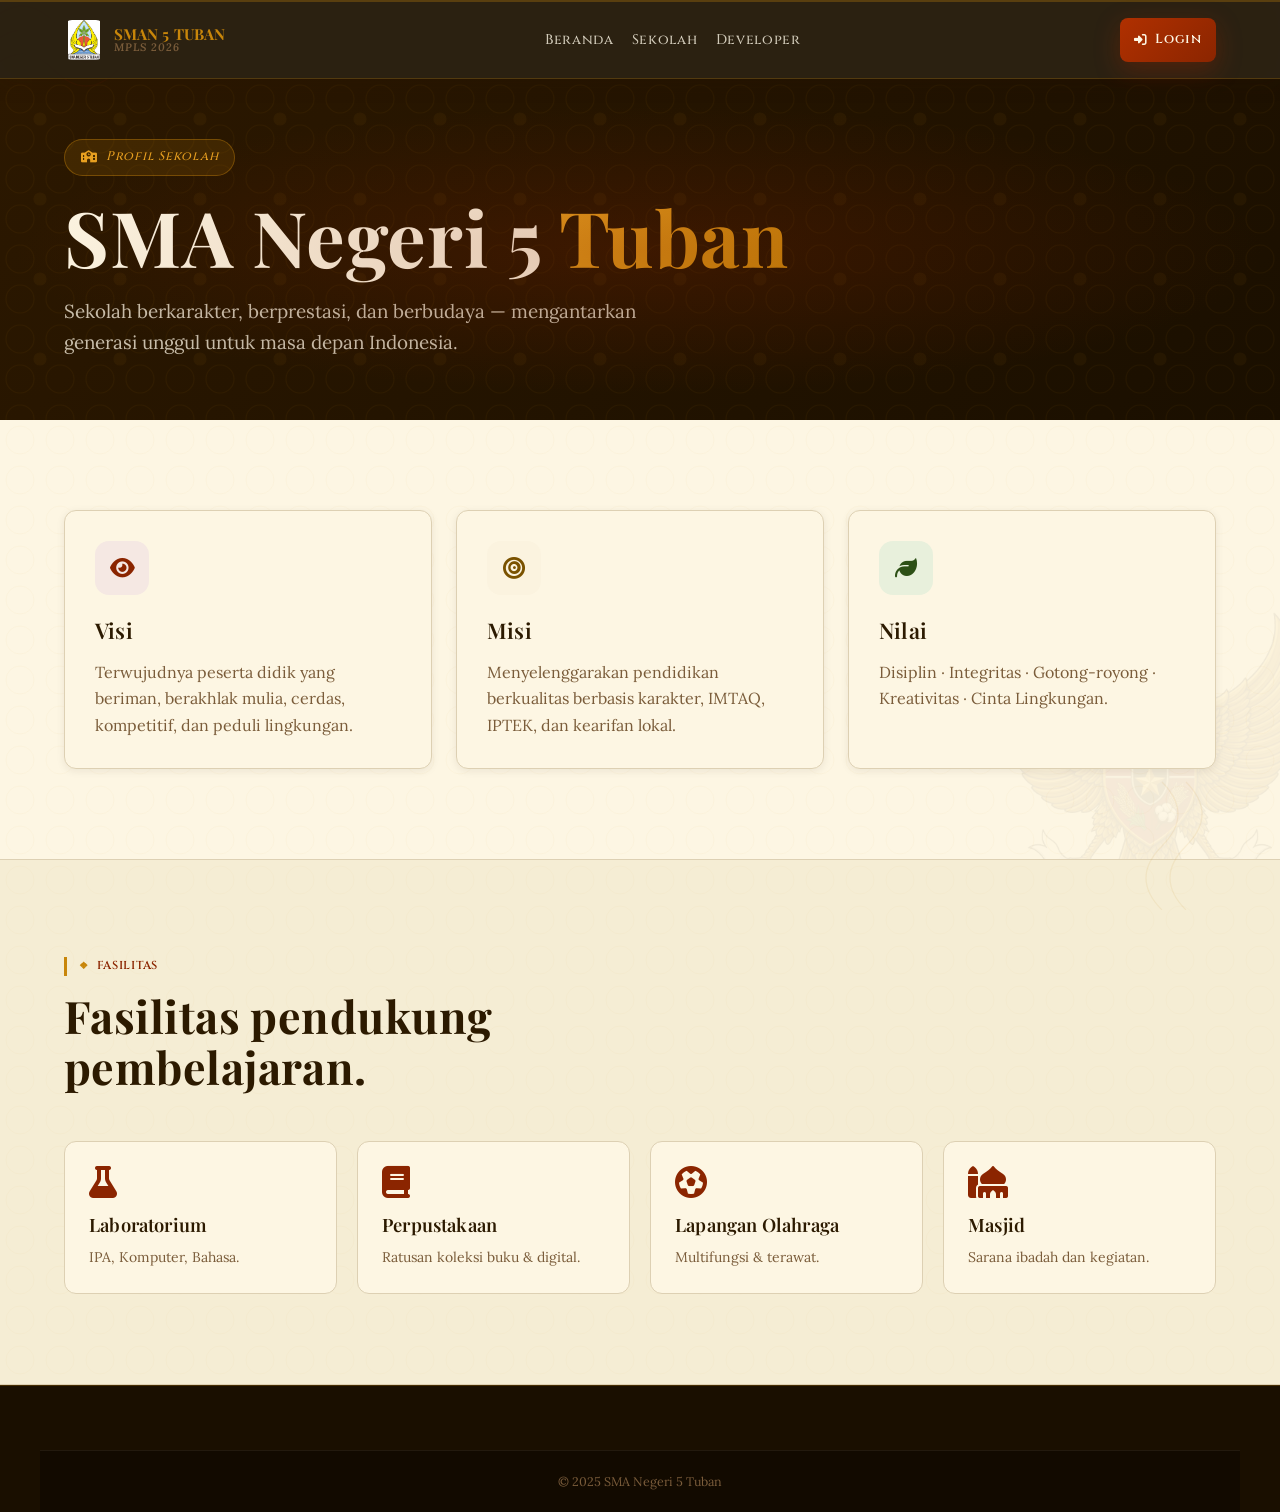
==== commit eed34ecc: "Add files via upload" ====
--- a/about.html
+++ b/about.html
@@ -4,12 +4,18 @@
 <meta charset="UTF-8" /><meta name="viewport" content="width=device-width, initial-scale=1.0" />
 <title>Tentang Sekolah — SMAN 5 Tuban</title>
 <link rel="icon" href="logo.png" type="image/svg+xml" />
-<link href="https://fonts.googleapis.com/css2?family=Plus+Jakarta+Sans:wght@300;400;500;600;700;800&family=Playfair+Display:wght@600;700&display=swap" rel="stylesheet">
+<link rel="preconnect" href="https://fonts.googleapis.com"><link rel="preconnect" href="https://fonts.gstatic.com" crossorigin><link href="https://fonts.googleapis.com/css2?family=Cormorant+Garamond:ital,wght@0,400;0,500;0,600;0,700;1,400&family=Cinzel:wght@400;600;700&family=Lora:ital,wght@0,400;0,500;0,600;1,400&display=swap" rel="stylesheet">
 <link rel="stylesheet" href="https://cdnjs.cloudflare.com/ajax/libs/font-awesome/6.5.1/css/all.min.css" />
 <link rel="stylesheet" href="style.css" />
 <link rel="stylesheet" href="fx.css" />
+<link rel="stylesheet" href="polish-v2.css" />
+<link rel="stylesheet" href="nusantara-global.css" />
+<link rel="stylesheet" href="fixes-v3.css" />
+<link rel="stylesheet" href="mobile-fix.css" />
+<link rel="stylesheet" href="nav-nusantara.css" />
 </head>
 <body>
+<div class="nu-garuda-bg" aria-hidden="true"></div>
 <header class="nav scrolled"><div class="container nav-inner">
   <a href="index.html" class="brand">
     <img src="logo.png" alt="SMAN 5 Tuban" class="brand-logo" width="40" height="40" style="object-fit:contain;display:block" />
--- a/style.css
+++ b/style.css
@@ -1,42 +1,61 @@
 /* ========================================================
    SMAN 5 TUBAN — Portal MPLS
-   Design System: White-dominant, Premium, Modern
-   Accents: Royal Blue + Gold + Soft Gray
+   THEME: NUSANTARA (Indonesia tradisional-modern)
+   Note: SEMUA class & id dipertahankan agar JS tetap jalan.
    ======================================================== */
 
 :root{
-  --white:#ffffff;
-  --bg:#fafbfd;
-  --bg-soft:#f4f6fb;
-  --ink:#0b1e3a;
-  --ink-2:#1f2a44;
-  --muted:#6b7693;
-  --line:#e6ebf3;
-  --line-2:#eef1f7;
-
-  --blue:#1e4dd8;
-  --blue-2:#2f64ff;
-  --blue-soft:#eaf0ff;
-  --gold:#c9a24a;
-  --gold-2:#e6c277;
-  --gold-soft:#fbf3df;
-  --green:#16a34a;
-  --green-soft:#e6f7ec;
-  --red:#dc2626;
-
-  --radius:14px;
-  --radius-lg:22px;
-  --shadow-sm:0 1px 2px rgba(15,23,42,.05), 0 1px 1px rgba(15,23,42,.04);
-  --shadow:0 10px 30px -12px rgba(15,23,42,.15), 0 4px 12px -6px rgba(15,23,42,.08);
-  --shadow-lg:0 30px 60px -20px rgba(15,23,42,.25), 0 10px 30px -10px rgba(15,23,42,.1);
-
-  --grad-blue:linear-gradient(135deg,#2f64ff 0%, #1e4dd8 100%);
-  --grad-gold:linear-gradient(135deg,#e6c277 0%, #c9a24a 100%);
-  --grad-text:linear-gradient(135deg,#1e4dd8 0%, #c9a24a 100%);
-
-  --font-sans:'Plus Jakarta Sans', system-ui, -apple-system, Segoe UI, Roboto, sans-serif;
-  --font-display:'Playfair Display', Georgia, serif;
-
+  /* === NUSANTARA PALETTE === */
+  --white:#FDF6E3;
+  --bg:#FDF6E3;
+  --bg-soft:#F5EDD4;
+  --bg-dark:#1A0F00;
+  --bg-dark-2:#2C1800;
+
+  --ink:#2C1A00;
+  --ink-2:#4A2E0A;
+  --muted:#7A5C3A;
+
+  --red:#8B2500;
+  --red-2:#B03000;
+  --red-soft:#F5E8E3;
+
+  --gold:#C8860A;
+  --gold-2:#E8A020;
+  --gold-soft:#FBF3DF;
+  --gold-dark:#7A5200;
+
+  --green:#2D5016;
+  --green-2:#3D6B1E;
+  --green-soft:#E8F0DC;
+
+  /* mapping kompatibilitas lama (semua --blue diarahkan ke merah/emas) */
+  --blue:#8B2500;
+  --blue-2:#B03000;
+  --blue-soft:#F5E8E3;
+
+  --line:#DDD0B3;
+  --line-2:#EDE5CC;
+
+  --grad-red:linear-gradient(135deg,#B03000 0%, #8B2500 100%);
+  --grad-gold:linear-gradient(135deg,#E8A020 0%, #C8860A 100%);
+  --grad-dark:linear-gradient(135deg,#2C1800 0%, #1A0F00 100%);
+  --grad-blue:linear-gradient(135deg,#B03000 0%, #8B2500 100%);   /* alias */
+  --grad-nusantara:linear-gradient(135deg,#8B2500 0%, #C8860A 50%, #2D5016 100%);
+  --grad-text:linear-gradient(135deg,#8B2500,#C8860A);
+
+  --font-sans:'Lora', Georgia, serif;
+  --font-display:'Cormorant Garamond','Playfair Display',Georgia,serif;
+  --font-accent:'Cinzel', serif;
+
+  --shadow-sm:0 2px 8px rgba(44,26,0,.08);
+  --shadow:0 8px 32px -8px rgba(44,26,0,.18), 0 2px 8px rgba(44,26,0,.08);
+  --shadow-lg:0 24px 60px -16px rgba(44,26,0,.28);
+  --shadow-red:0 8px 24px -8px rgba(139,37,0,.45);
+  --shadow-gold:0 8px 24px -8px rgba(200,134,10,.4);
+
+  --radius:12px;
+  --radius-lg:20px;
   --ease:cubic-bezier(.2,.8,.2,1);
 }
 
@@ -46,7 +65,8 @@
   font-family:var(--font-sans);
   color:var(--ink);
   background:var(--white);
-  line-height:1.6;
+  background-image:url("data:image/svg+xml,%3Csvg xmlns='http://www.w3.org/2000/svg' width='4' height='4'%3E%3Crect width='4' height='4' fill='%23FDF6E3'/%3E%3Ccircle cx='1' cy='1' r='0.5' fill='%23DDD0B3' opacity='0.3'/%3E%3C/svg%3E");
+  line-height:1.65;
   -webkit-font-smoothing:antialiased;
   overflow-x:hidden;
 }
@@ -54,52 +74,58 @@
 img,svg{max-width:100%;display:block}
 button{font:inherit;cursor:pointer;border:0;background:none;color:inherit}
 input,textarea,select{font:inherit;color:inherit}
+h1,h2,h3,h4,h5{font-family:var(--font-display);letter-spacing:-.005em;color:var(--ink)}
 
 .container{max-width:1200px;margin:0 auto;padding:0 24px}
 
 /* ===== Loader ===== */
-.loader{position:fixed;inset:0;background:#fff;display:flex;align-items:center;justify-content:center;z-index:9999;transition:opacity .6s var(--ease), visibility .6s}
+.loader{position:fixed;inset:0;background:var(--bg-dark);display:flex;align-items:center;justify-content:center;z-index:9999;transition:opacity .6s var(--ease), visibility .6s}
 .loader.hide{opacity:0;visibility:hidden}
-.loader-inner{text-align:center;color:var(--blue)}
-.loader-logo{margin:0 auto 18px;animation:pulse 1.8s ease-in-out infinite}
-.loader-bar{width:220px;height:4px;background:var(--line);border-radius:99px;overflow:hidden;margin:14px auto}
-.loader-bar span{display:block;width:40%;height:100%;background:var(--grad-blue);border-radius:99px;animation:slide 1.4s var(--ease) infinite}
-.loader p{color:var(--muted);font-size:13px;letter-spacing:.04em}
+.loader-inner{text-align:center;color:var(--gold)}
+.loader-logo{margin:0 auto 18px;animation:pulse 1.8s ease-in-out infinite;filter:drop-shadow(0 0 16px rgba(200,134,10,.6))}
+.loader-bar{width:220px;height:4px;background:rgba(221,208,179,.15);border-radius:99px;overflow:hidden;margin:14px auto}
+.loader-bar span{display:block;width:40%;height:100%;background:var(--grad-gold);border-radius:99px;animation:slide 1.4s var(--ease) infinite}
+.loader p{color:var(--gold);font-size:13px;letter-spacing:.08em;font-style:italic;font-family:var(--font-sans)}
 @keyframes slide{0%{transform:translateX(-100%)}100%{transform:translateX(350%)}}
 @keyframes pulse{50%{transform:scale(1.06)}}
 
 /* ===== Navbar ===== */
-.nav{position:sticky;top:0;z-index:100;background:rgba(255,255,255,.85);backdrop-filter:saturate(180%) blur(14px);border-bottom:1px solid transparent;transition:border-color .3s, box-shadow .3s}
-.nav.scrolled{border-color:var(--line);box-shadow:var(--shadow-sm)}
+.nav{position:sticky;top:0;z-index:100;background:transparent;backdrop-filter:saturate(160%) blur(14px);border-bottom:1px solid transparent;transition:background .3s, border-color .3s, box-shadow .3s}
+.nav.scrolled{background:rgba(26,15,0,.92);border-color:rgba(200,134,10,.3);box-shadow:0 8px 24px -16px rgba(0,0,0,.5)}
 .nav-inner{display:flex;align-items:center;justify-content:space-between;height:74px;gap:24px}
-.brand{display:flex;align-items:center;gap:12px;color:var(--blue)}
+.brand{display:flex;align-items:center;gap:12px;color:var(--gold)}
 .brand-text{display:flex;flex-direction:column;line-height:1.1}
-.brand-text strong{font-family:var(--font-display);font-size:17px;color:var(--ink);letter-spacing:.02em}
-.brand-text span{font-size:11px;color:var(--gold);font-weight:600;letter-spacing:.16em;text-transform:uppercase}
+.brand-text strong{font-family:var(--font-accent);font-size:16px;color:var(--gold);letter-spacing:.08em;font-weight:700}
+.brand-text span{font-size:11px;color:var(--red-2);font-weight:600;letter-spacing:.18em;text-transform:uppercase;font-family:var(--font-sans);font-style:italic}
+
+.nav.scrolled .brand-text strong{color:var(--gold)}
+.nav:not(.scrolled) .brand-text strong{color:var(--ink)}
+.nav:not(.scrolled) .brand-text span{color:var(--red)}
 
 .nav-menu{display:flex;gap:30px}
-.nav-menu a{color:var(--ink-2);font-weight:500;font-size:14.5px;position:relative;padding:6px 0;transition:color .25s}
-.nav-menu a::after{content:'';position:absolute;left:0;right:0;bottom:0;height:2px;background:var(--grad-blue);border-radius:2px;transform:scaleX(0);transform-origin:left;transition:transform .35s var(--ease)}
-.nav-menu a:hover{color:var(--blue)}
+.nav-menu a{color:var(--ink-2);font-weight:500;font-size:14.5px;position:relative;padding:6px 0;transition:color .25s;font-family:var(--font-sans)}
+.nav.scrolled .nav-menu a{color:rgba(253,246,227,.85)}
+.nav-menu a::after{content:'';position:absolute;left:0;right:0;bottom:0;height:2px;background:var(--gold);border-radius:2px;transform:scaleX(0);transform-origin:left;transition:transform .35s var(--ease)}
+.nav-menu a:hover{color:var(--gold)}
 .nav-menu a:hover::after{transform:scaleX(1)}
 
 .nav-cta{display:flex;align-items:center;gap:10px}
-.nav-toggle{display:none;width:42px;height:42px;border-radius:10px;border:1px solid var(--line);color:var(--ink)}
+.nav-toggle{display:none;width:42px;height:42px;border-radius:10px;border:1px solid var(--gold);color:var(--gold);background:transparent}
 
 /* ===== Buttons ===== */
-.btn{display:inline-flex;align-items:center;gap:8px;padding:11px 20px;border-radius:11px;font-weight:600;font-size:14px;transition:transform .2s var(--ease), box-shadow .25s, background .25s, color .25s, border-color .25s;white-space:nowrap;border:1px solid transparent}
-.btn-lg{padding:14px 26px;font-size:15px;border-radius:13px}
+.btn{display:inline-flex;align-items:center;gap:8px;padding:12px 22px;border-radius:10px;font-weight:600;font-size:14px;letter-spacing:.02em;min-height:44px;transition:all .25s var(--ease);white-space:nowrap;border:1px solid transparent;font-family:var(--font-sans)}
+.btn-lg{padding:14px 28px;font-size:15px;border-radius:12px;min-height:48px}
 .btn i{font-size:.95em}
-.btn-primary{background:var(--grad-blue);color:#fff;box-shadow:0 8px 22px -8px rgba(47,100,255,.55)}
-.btn-primary:hover{transform:translateY(-2px);box-shadow:0 14px 30px -8px rgba(47,100,255,.65)}
-.btn-outline{background:#fff;color:var(--ink);border-color:var(--line)}
-.btn-outline:hover{border-color:var(--blue);color:var(--blue);transform:translateY(-2px)}
-.btn-ghost{background:transparent;color:var(--ink-2)}
-.btn-ghost:hover{background:var(--bg-soft);color:var(--blue)}
-.btn-gold{background:var(--grad-gold);color:#3a2a06;box-shadow:0 8px 22px -8px rgba(201,162,74,.55)}
+.btn-primary{background:var(--grad-red);color:#FDF6E3;box-shadow:var(--shadow-red);border:none}
+.btn-primary:hover{transform:translateY(-2px);box-shadow:0 14px 32px -8px rgba(139,37,0,.6)}
+.btn-outline{background:transparent;color:var(--ink);border-color:var(--line)}
+.btn-outline:hover{border-color:var(--gold);color:var(--gold);transform:translateY(-2px)}
+.btn-ghost{background:transparent;color:var(--muted)}
+.btn-ghost:hover{background:var(--bg-soft);color:var(--red)}
+.btn-gold{background:var(--grad-gold);color:var(--bg-dark);box-shadow:var(--shadow-gold)}
 .btn-gold:hover{transform:translateY(-2px)}
-.btn-danger{background:#fef2f2;color:var(--red);border-color:#fecaca}
-.btn-danger:hover{background:var(--red);color:#fff}
+.btn-danger{background:var(--red-soft);color:var(--red);border-color:#E8C0B5}
+.btn-danger:hover{background:var(--red);color:#FDF6E3}
 .btn-block{width:100%;justify-content:center}
 .btn[disabled]{opacity:.6;cursor:not-allowed;transform:none!important}
 
@@ -107,492 +133,386 @@
 @keyframes spin{to{transform:rotate(360deg)}}
 
 /* ===== Hero ===== */
-.hero{position:relative;padding:80px 0 100px;overflow:hidden}
+.hero{position:relative;padding:90px 0 110px;overflow:hidden;background:linear-gradient(135deg,#2C1800 0%,#1A0F00 100%);color:#FDF6E3}
+.hero::before{
+  content:'';position:absolute;inset:0;pointer-events:none;opacity:.06;
+  background-image:url("data:image/svg+xml;utf8,%3Csvg xmlns='http://www.w3.org/2000/svg' width='80' height='80' viewBox='0 0 80 80'%3E%3Cg fill='none' stroke='%23C8860A' stroke-width='1.2'%3E%3Ccircle cx='20' cy='20' r='14'/%3E%3Ccircle cx='60' cy='20' r='14'/%3E%3Ccircle cx='20' cy='60' r='14'/%3E%3Ccircle cx='60' cy='60' r='14'/%3E%3Ccircle cx='40' cy='40' r='6' fill='%23C8860A'/%3E%3C/g%3E%3C/svg%3E");
+  background-size:80px 80px;
+}
+.hero::after{content:'';position:absolute;inset:0;pointer-events:none;background:radial-gradient(ellipse 70% 60% at 50% 50%, rgba(139,37,0,.25), transparent 70%)}
 .hero-bg{position:absolute;inset:0;pointer-events:none}
-.orb{position:absolute;border-radius:50%;filter:blur(80px);opacity:.5}
-.orb-1{width:520px;height:520px;background:radial-gradient(circle,#cfdcff 0%,transparent 65%);top:-160px;right:-120px;animation:float 14s ease-in-out infinite}
-.orb-2{width:420px;height:420px;background:radial-gradient(circle,#fbf3df 0%,transparent 65%);bottom:-160px;left:-120px;animation:float 16s ease-in-out -4s infinite}
+.orb{position:absolute;border-radius:50%;filter:blur(80px);opacity:.55}
+.orb-1{width:520px;height:520px;background:radial-gradient(circle,rgba(139,37,0,.35) 0%, transparent 65%);top:-160px;right:-120px;animation:float 14s ease-in-out infinite}
+.orb-2{width:420px;height:420px;background:radial-gradient(circle,rgba(200,134,10,.28) 0%, transparent 65%);bottom:-160px;left:-120px;animation:float 16s ease-in-out -4s infinite}
 @keyframes float{50%{transform:translate(20px,-30px)}}
-.grid-overlay{position:absolute;inset:0;background-image:linear-gradient(var(--line-2) 1px, transparent 1px),linear-gradient(90deg, var(--line-2) 1px, transparent 1px);background-size:48px 48px;mask-image:radial-gradient(ellipse at center, #000 30%, transparent 75%);opacity:.5}
-
-.hero-inner{display:grid;grid-template-columns:1.15fr .9fr;gap:60px;align-items:center;position:relative}
-.tag{display:inline-flex;align-items:center;gap:8px;background:#fff;border:1px solid var(--line);padding:7px 14px;border-radius:99px;font-size:12.5px;color:var(--ink-2);font-weight:600;box-shadow:var(--shadow-sm)}
-.tag i{color:var(--gold)}
-.display{font-family:var(--font-display);font-size:clamp(36px,5.2vw,64px);font-weight:700;line-height:1.08;letter-spacing:-.02em;margin:18px 0 18px}
-.grad{background:var(--grad-text);-webkit-background-clip:text;background-clip:text;color:transparent}
-.lead{font-size:17px;color:var(--muted);max-width:560px;margin-bottom:32px}
+.grid-overlay{position:absolute;inset:0;background-image:linear-gradient(rgba(221,208,179,.04) 1px, transparent 1px),linear-gradient(90deg, rgba(221,208,179,.04) 1px, transparent 1px);background-size:48px 48px;mask-image:radial-gradient(ellipse at center,#000 30%, transparent 75%);opacity:.6}
+
+.hero-inner{display:grid;grid-template-columns:1.15fr .9fr;gap:60px;align-items:center;position:relative;z-index:1}
+.hero-content{position:relative;z-index:1}
+.tag{display:inline-flex;align-items:center;gap:8px;background:rgba(200,134,10,.15);border:1px solid rgba(200,134,10,.4);padding:7px 16px;border-radius:99px;font-size:12.5px;color:var(--gold-2);font-weight:500;font-style:italic;font-family:var(--font-sans)}
+.tag i{color:var(--gold-2)}
+.display{font-family:var(--font-display);font-size:clamp(2.4rem,6vw,4.8rem);font-weight:700;line-height:1.1;letter-spacing:-.01em;margin:18px 0;color:#FDF6E3}
+.grad{background:var(--grad-gold);-webkit-background-clip:text;background-clip:text;color:transparent;-webkit-text-fill-color:transparent}
+.lead{font-size:clamp(1rem,2.5vw,1.18rem);color:rgba(253,246,227,.75);max-width:580px;margin-bottom:32px;font-family:var(--font-sans)}
 .hero-actions{display:flex;flex-wrap:wrap;gap:12px;margin-bottom:36px}
-.hero-meta{display:flex;flex-wrap:wrap;gap:22px;color:var(--muted);font-size:13.5px}
-.hero-meta i{color:var(--blue);margin-right:6px}
-
-.hero-card{background:#fff;border:1px solid var(--line);border-radius:var(--radius-lg);box-shadow:var(--shadow-lg);overflow:hidden;transform:perspective(1200px) rotateY(-4deg) rotateX(2deg);transition:transform .5s var(--ease)}
+.hero-meta{display:flex;flex-wrap:wrap;gap:22px;font-size:13.5px;background:rgba(253,246,227,.06);border:1px solid rgba(221,208,179,.15);padding:14px 18px;border-radius:12px;color:rgba(253,246,227,.75)}
+.hero-meta i{color:var(--gold);margin-right:6px}
+
+.hero-card{background:rgba(253,246,227,.04);border:1px solid rgba(221,208,179,.18);border-radius:var(--radius-lg);box-shadow:var(--shadow-lg);overflow:hidden;backdrop-filter:blur(16px);transform:perspective(1200px) rotateY(-4deg) rotateX(2deg);transition:transform .5s var(--ease)}
 .hero-card:hover{transform:perspective(1200px) rotateY(-1deg) rotateX(0)}
-.hc-head{display:flex;align-items:center;gap:8px;padding:14px 18px;background:var(--bg-soft);border-bottom:1px solid var(--line);font-size:12px;color:var(--muted)}
+.hc-head{display:flex;align-items:center;gap:8px;padding:14px 18px;background:rgba(44,24,0,.6);border-bottom:1px solid rgba(221,208,179,.12);font-size:12px;color:var(--gold-2);font-family:var(--font-accent);letter-spacing:.08em}
 .hc-head .dot{width:11px;height:11px;border-radius:50%}
-.hc-head .r{background:#ff6058}.hc-head .y{background:#ffbd2e}.hc-head .g{background:#27c93f}
-.hc-head span{margin-left:auto;font-family:ui-monospace, Menlo, monospace}
-.hc-body{padding:24px}
-.hc-row{display:flex;gap:14px;align-items:center;padding:14px 0;border-bottom:1px dashed var(--line-2)}
+.hc-head .r{background:#B03000}.hc-head .y{background:#E8A020}.hc-head .g{background:#3D6B1E}
+.hc-head span{margin-left:auto;font-family:ui-monospace,Menlo,monospace}
+.hc-body{padding:24px;color:#FDF6E3}
+.hc-row{display:flex;gap:14px;align-items:center;padding:14px 0;border-bottom:1px dashed rgba(221,208,179,.15)}
 .hc-row:last-of-type{border:0}
-.hc-row strong{display:block;font-size:14.5px}
-.hc-row span{display:block;color:var(--muted);font-size:12.5px}
-.hc-icon{width:40px;height:40px;border-radius:11px;display:grid;place-items:center;color:#fff;flex:none}
-.hc-icon.blue{background:var(--grad-blue)}
-.hc-icon.gold{background:var(--grad-gold);color:#3a2a06}
-.hc-icon.green{background:linear-gradient(135deg,#34d399,#16a34a)}
-.hc-progress{height:6px;background:var(--line);border-radius:99px;margin:18px 0 8px;overflow:hidden}
-.hc-progress span{display:block;height:100%;background:var(--grad-blue);border-radius:99px;animation:fillBar 1.6s var(--ease)}
+.hc-row strong{display:block;font-size:14.5px;font-family:var(--font-display);font-weight:600}
+.hc-row span{display:block;color:rgba(253,246,227,.6);font-size:12.5px}
+.hc-icon{width:40px;height:40px;border-radius:11px;display:grid;place-items:center;color:#FDF6E3;flex:none}
+.hc-icon.blue{background:var(--grad-gold);color:var(--bg-dark)}
+.hc-icon.gold{background:var(--grad-red);color:#FDF6E3}
+.hc-icon.green{background:linear-gradient(135deg,#3D6B1E,#2D5016);color:#FDF6E3}
+.hc-progress{height:6px;background:rgba(221,208,179,.15);border-radius:99px;margin:18px 0 8px;overflow:hidden}
+.hc-progress span{display:block;height:100%;background:var(--grad-gold);border-radius:99px;animation:fillBar 1.6s var(--ease)}
 @keyframes fillBar{from{width:0}}
-.hc-body small{color:var(--muted)}
+.hc-body small{color:rgba(253,246,227,.6)}
 
 /* ===== Sections ===== */
-.section{padding:90px 0}
-.section-alt{background:var(--bg)}
+.section{padding:90px 0;position:relative}
+.section::before{
+  content:'';position:absolute;inset:0;pointer-events:none;opacity:.03;
+  background-image:url("data:image/svg+xml;utf8,%3Csvg xmlns='http://www.w3.org/2000/svg' width='80' height='80' viewBox='0 0 80 80'%3E%3Cg fill='none' stroke='%23C8860A' stroke-width='1'%3E%3Ccircle cx='20' cy='20' r='14'/%3E%3Ccircle cx='60' cy='20' r='14'/%3E%3Ccircle cx='20' cy='60' r='14'/%3E%3Ccircle cx='60' cy='60' r='14'/%3E%3C/g%3E%3C/svg%3E");
+  background-size:80px 80px;
+}
+.section > .container{position:relative;z-index:1}
+.section-alt{background:var(--bg-soft);border-top:1px solid var(--line);border-bottom:1px solid var(--line)}
 .section-head{max-width:720px;margin:0 0 48px}
 .section-head.center{margin-left:auto;margin-right:auto;text-align:center}
-.kicker{display:inline-block;font-size:12px;font-weight:700;letter-spacing:.18em;color:var(--blue);background:var(--blue-soft);padding:6px 12px;border-radius:99px;margin-bottom:14px}
-.section-head h2{font-family:var(--font-display);font-size:clamp(28px,3.4vw,42px);line-height:1.15;letter-spacing:-.01em;margin-bottom:12px}
-.section-head p{color:var(--muted);font-size:16px}
+.kicker{display:inline-flex;align-items:center;font-family:var(--font-accent);font-size:11.5px;font-weight:600;letter-spacing:.18em;color:var(--red);text-transform:uppercase;padding:0 0 0 12px;border-left:3px solid var(--gold);margin-bottom:14px}
+.kicker::before{content:'❖';margin-right:8px;color:var(--gold);font-size:.85em}
+.section-head h2{font-family:var(--font-display);font-size:clamp(1.8rem,4vw,2.8rem);font-weight:700;line-height:1.15;letter-spacing:-.01em;margin-bottom:12px;color:var(--ink)}
+.section-head p{color:var(--muted);font-size:16px;font-family:var(--font-sans)}
 
 .grid-3{display:grid;grid-template-columns:repeat(3,1fr);gap:24px}
 .grid-4{display:grid;grid-template-columns:repeat(4,1fr);gap:20px}
-.card{background:#fff;border:1px solid var(--line);border-radius:var(--radius-lg);padding:30px;transition:transform .35s var(--ease), box-shadow .35s, border-color .35s}
-.card:hover{transform:translateY(-6px);box-shadow:var(--shadow);border-color:#dde4f0}
-.card-icon{width:54px;height:54px;border-radius:14px;display:grid;place-items:center;font-size:22px;color:#fff;background:var(--grad-blue);margin-bottom:18px;box-shadow:0 10px 24px -10px rgba(47,100,255,.55)}
-.card-icon.gold{background:var(--grad-gold);color:#3a2a06;box-shadow:0 10px 24px -10px rgba(201,162,74,.55)}
-.card-icon.green{background:linear-gradient(135deg,#34d399,#16a34a);box-shadow:0 10px 24px -10px rgba(22,163,74,.5)}
-.card h3{font-size:19px;margin-bottom:8px;font-family:var(--font-display)}
-.card p{color:var(--muted);font-size:14.5px}
-
-.feature{background:#fff;border:1px solid var(--line);border-radius:var(--radius);padding:24px;transition:transform .3s var(--ease), border-color .3s}
-.feature:hover{transform:translateY(-4px);border-color:var(--blue)}
-.feature i{font-size:22px;color:var(--blue);margin-bottom:14px;display:block}
-.feature h4{font-size:15.5px;margin-bottom:6px}
-.feature p{font-size:13.5px;color:var(--muted)}
+
+.card{position:relative;background:var(--white);border:1px solid var(--line);border-radius:var(--radius);padding:30px;box-shadow:var(--shadow-sm);transition:transform .35s var(--ease), box-shadow .35s, border-color .35s}
+.card::before{content:'';position:absolute;inset:-1px;border-radius:calc(var(--radius) + 1px);padding:1px;background:linear-gradient(135deg,var(--gold) 0%, transparent 50%, var(--red) 100%);-webkit-mask:linear-gradient(#fff 0 0) content-box,linear-gradient(#fff 0 0);-webkit-mask-composite:xor;mask-composite:exclude;opacity:0;transition:opacity .35s;pointer-events:none}
+.card:hover{transform:translateY(-6px);box-shadow:var(--shadow)}
+.card:hover::before{opacity:1}
+.card h3{font-family:var(--font-display);font-weight:600;color:var(--ink);font-size:1.35rem;margin-bottom:10px}
+.card p{color:var(--muted);font-family:var(--font-sans)}
+.card-icon{width:54px;height:54px;border-radius:14px;display:grid;place-items:center;font-size:22px;color:var(--red);background:var(--red-soft);margin-bottom:18px}
+.card-icon.gold{background:var(--gold-soft);color:var(--gold-dark)}
+.card-icon.green{background:var(--green-soft);color:var(--green)}
+
+/* Steps */
+.steps{display:flex;gap:0;position:relative}
+.step{flex:1;padding:24px;text-align:center;position:relative}
+.step::after{content:'';position:absolute;top:50%;right:-1px;width:calc(100% - 50px);height:0;border-top:2px dashed var(--gold);opacity:.35;transform:translateY(-50%);z-index:0;pointer-events:none}
+.step:last-child::after{display:none}
+.step-num{font-family:var(--font-accent);color:var(--gold);opacity:.35;font-size:3rem;font-weight:700;line-height:1}
+.step i{color:var(--red);font-size:2rem;display:block;margin:12px 0}
+.step h4{font-family:var(--font-display);font-weight:600;color:var(--ink);font-size:1.2rem;margin-bottom:6px}
+.step p{color:var(--muted);font-size:14px}
+
+/* Features */
+.feature{background:var(--white);border:1px solid var(--line);border-radius:var(--radius);padding:24px;position:relative;transition:transform .3s var(--ease), border-color .3s, box-shadow .3s}
+.feature::before{content:'';position:absolute;inset:-1px;border-radius:calc(var(--radius) + 1px);padding:1px;background:linear-gradient(135deg,var(--gold),transparent 50%,var(--red));-webkit-mask:linear-gradient(#fff 0 0) content-box,linear-gradient(#fff 0 0);-webkit-mask-composite:xor;mask-composite:exclude;opacity:0;transition:opacity .3s;pointer-events:none}
+.feature:hover{transform:translateY(-4px);border-color:var(--gold);box-shadow:var(--shadow-gold)}
+.feature:hover::before{opacity:1}
+.feature i{color:var(--red);font-size:2rem;margin-bottom:12px;transition:color .3s}
+.feature:hover i{color:var(--gold)}
+.feature h4{font-family:var(--font-display);font-weight:600;font-size:1.15rem;margin-bottom:6px;color:var(--ink)}
+.feature p{color:var(--muted);font-size:14px}
+
+/* Gugus */
+.gugus-grid{display:grid;grid-template-columns:repeat(5,1fr);gap:18px}
+.gugus{background:var(--white);border:1px solid var(--line);border-radius:16px;padding:24px 18px;text-align:center;border-top:3px solid var(--gold);transition:transform .3s var(--ease), box-shadow .3s}
+.gugus:hover{transform:translateY(-4px);box-shadow:var(--shadow)}
+.gugus:nth-child(1){border-top-color:var(--red)}
+.gugus:nth-child(2){border-top-color:var(--gold)}
+.gugus:nth-child(3){border-top-color:var(--green)}
+.gugus:nth-child(4){border-top-color:#6B4C11}
+.gugus:nth-child(5){border-top-color:#1A3A4A}
+.g-no{font-family:var(--font-accent);color:var(--gold);font-size:2.4rem;font-weight:700;line-height:1;display:block;margin-bottom:8px}
+.gugus strong{display:block;font-family:var(--font-display);font-weight:600;color:var(--ink);font-size:1.1rem}
+.gugus small{display:block;font-family:var(--font-sans);font-style:italic;color:var(--muted);margin-top:4px}
 
 /* Stats */
-.stats-sec{background:var(--ink);color:#fff;position:relative;overflow:hidden}
-.stats-sec::before{content:'';position:absolute;inset:0;background:radial-gradient(circle at 20% 30%, rgba(47,100,255,.25), transparent 50%),radial-gradient(circle at 80% 70%, rgba(201,162,74,.18), transparent 50%)}
-.stats-sec .section-head h2,.stats-sec .section-head p{color:#fff}
-.stats-sec .kicker{background:rgba(255,255,255,.1);color:#cfdcff}
-.stats{display:grid;grid-template-columns:repeat(4,1fr);gap:24px;position:relative}
-.stat{background:rgba(255,255,255,.04);border:1px solid rgba(255,255,255,.08);border-radius:var(--radius-lg);padding:34px 24px;text-align:center;backdrop-filter:blur(10px);transition:transform .35s var(--ease),background .3s}
-.stat:hover{transform:translateY(-6px);background:rgba(255,255,255,.07)}
-.stat strong{display:block;font-family:var(--font-display);font-size:48px;line-height:1;background:var(--grad-text);-webkit-background-clip:text;background-clip:text;color:transparent;margin-bottom:8px}
-.stat span{color:#cfdcff;font-size:13.5px;letter-spacing:.04em}
-
-/* Developer card */
-.dev-sec{background:var(--bg)}
-.dev-card{display:grid;grid-template-columns:auto 1fr;gap:30px;background:#fff;border:1px solid var(--line);border-radius:var(--radius-lg);padding:36px;align-items:center;box-shadow:var(--shadow-sm)}
-.dev-avatar{width:96px;height:96px;border-radius:24px;display:grid;place-items:center;font-size:36px;background:var(--grad-blue);color:#fff;box-shadow:0 14px 30px -10px rgba(47,100,255,.5)}
-.dev-card h3{font-family:var(--font-display);font-size:24px;margin-bottom:8px}
-.dev-card p{color:var(--muted);margin-bottom:14px}
-
-/* Footer */
-.footer{background:#0b1e3a;color:#cfd8eb;padding:60px 0 0;margin-top:0}
-.footer-inner{display:grid;grid-template-columns:1.4fr .8fr .8fr .8fr;gap:40px;padding-bottom:40px}
-.footer .brand{color:#fff;margin-bottom:14px}
-.footer .brand-text strong{color:#fff}
-.footer .muted{color:#8c9ab9;font-size:13.5px;max-width:340px}
-.footer h5{color:#fff;font-size:14px;margin-bottom:14px;letter-spacing:.04em}
-.footer a{display:block;color:#9faec8;font-size:13.5px;padding:5px 0;transition:color .2s, transform .2s}
-.footer a:hover{color:#fff;transform:translateX(3px)}
-.socials{display:flex;gap:10px}
-.socials a{width:40px;height:40px;border-radius:11px;background:rgba(255,255,255,.06);display:grid;place-items:center;font-size:15px}
-.socials a:hover{background:var(--blue);transform:translateY(-3px)}
-.footer-bot{border-top:1px solid rgba(255,255,255,.08);padding:20px 0;font-size:12.5px;color:#7c8ba8;text-align:center}
+.stats-sec{background:var(--bg-dark);color:#FDF6E3;padding:80px 0;position:relative;overflow:hidden}
+.stats-sec::before{content:'';position:absolute;inset:0;opacity:.04;background-image:url("data:image/svg+xml;utf8,%3Csvg xmlns='http://www.w3.org/2000/svg' width='60' height='60' viewBox='0 0 60 60'%3E%3Cpath d='M0 30 L30 0 L60 30 L30 60 Z' fill='none' stroke='%23C8860A' stroke-width='1'/%3E%3C/svg%3E");background-size:60px 60px;pointer-events:none}
+.stats{display:grid;grid-template-columns:repeat(4,1fr);gap:0;position:relative;z-index:1}
+.stat{padding:20px;text-align:center;border-right:1px solid rgba(221,208,179,.12)}
+.stat:last-child{border-right:none}
+.stat strong{display:block;font-family:var(--font-accent);color:var(--gold);font-size:clamp(2.8rem,6vw,4.5rem);font-weight:700;line-height:1}
+.stat span{display:block;color:rgba(253,246,227,.6);font-family:var(--font-sans);font-size:14px;margin-top:8px;letter-spacing:.05em}
+
+/* CTA */
+.cta-card{position:relative;background:var(--grad-red);color:#FDF6E3;border-radius:var(--radius-lg);padding:60px;display:flex;justify-content:space-between;align-items:center;gap:30px;overflow:hidden}
+.cta-card::before{content:'';position:absolute;inset:0;opacity:.06;background-image:url("data:image/svg+xml;utf8,%3Csvg xmlns='http://www.w3.org/2000/svg' width='80' height='80' viewBox='0 0 80 80'%3E%3Cg fill='none' stroke='%23FDF6E3' stroke-width='1.2'%3E%3Ccircle cx='20' cy='20' r='14'/%3E%3Ccircle cx='60' cy='20' r='14'/%3E%3Ccircle cx='20' cy='60' r='14'/%3E%3Ccircle cx='60' cy='60' r='14'/%3E%3C/g%3E%3C/svg%3E");background-size:80px 80px;pointer-events:none}
+.cta-card > *{position:relative;z-index:1}
+.cta-card .kicker{color:rgba(253,246,227,.85);border-left-color:var(--gold-2)}
+.cta-card .kicker::before{color:var(--gold-2)}
+.cta-card h2{font-family:var(--font-display);color:#FDF6E3;font-size:clamp(1.7rem,4vw,2.5rem);font-weight:700;margin-bottom:10px}
+.cta-card p{color:rgba(253,246,227,.85)}
+.cta-actions{display:flex;gap:12px;flex-wrap:wrap}
+.cta-card .btn-primary{background:var(--white);color:var(--red);box-shadow:0 8px 24px -8px rgba(0,0,0,.3)}
+.cta-card .btn-primary:hover{background:var(--gold-soft)}
+.cta-card .btn-outline{border:2px solid rgba(253,246,227,.4);color:#FDF6E3;background:transparent}
+.cta-card .btn-outline:hover{border-color:#FDF6E3;color:#FDF6E3}
+
+/* Dev section */
+.dev-card{background:var(--white);border:1px solid var(--line);border-left:4px solid var(--gold);border-radius:var(--radius);padding:24px;display:flex;gap:18px;align-items:flex-start}
+.dev-avatar{width:64px;height:64px;border-radius:16px;background:var(--grad-red);color:#FDF6E3;display:grid;place-items:center;font-size:1.6rem;flex:none}
+
+/* ===== Footer ===== */
+.footer{background:var(--bg-dark);color:rgba(253,246,227,.65);padding:64px 0 0;border-top:1px solid rgba(200,134,10,.25)}
+.footer-inner{display:grid;grid-template-columns:1.4fr repeat(3,1fr);gap:40px;padding-bottom:48px}
+.footer .brand-text strong{font-family:var(--font-accent);color:var(--gold)}
+.footer .brand-text span{font-family:var(--font-sans);color:var(--red-2);font-style:italic}
+.footer h5{font-family:var(--font-accent);font-size:11px;letter-spacing:.16em;color:var(--gold);text-transform:uppercase;margin-bottom:14px;padding-bottom:8px;border-bottom:1px solid rgba(200,134,10,.2);font-weight:600}
+.footer a{display:block;color:rgba(253,246,227,.55);font-size:14px;padding:6px 0;transition:color .2s;font-family:var(--font-sans)}
+.footer a:hover{color:var(--gold)}
+.socials{display:flex;gap:10px;margin-top:12px}
+.socials a{width:40px;height:40px;border-radius:11px;background:rgba(253,246,227,.06);border:1px solid rgba(221,208,179,.12);color:rgba(253,246,227,.55);display:grid;place-items:center;font-size:15px;padding:0}
+.socials a:hover{background:var(--red);border-color:var(--red);color:#FDF6E3;transform:translateY(-3px)}
+.footer-bot{border-top:1px solid rgba(221,208,179,.08);padding:20px 0;font-size:12.5px;color:var(--muted);text-align:center;background:rgba(0,0,0,.3)}
 
 /* ===== Reveal animation ===== */
-.reveal{opacity:0;transform:translateY(28px);transition:opacity .8s var(--ease), transform .8s var(--ease)}
+.reveal{opacity:0;transform:translateY(24px);transition:opacity .7s var(--ease), transform .7s var(--ease)}
 .reveal.in{opacity:1;transform:none}
+.grid-3 .reveal:nth-child(2){transition-delay:.1s}
+.grid-3 .reveal:nth-child(3){transition-delay:.2s}
+.grid-4 .reveal:nth-child(2){transition-delay:.08s}
+.grid-4 .reveal:nth-child(3){transition-delay:.16s}
+.grid-4 .reveal:nth-child(4){transition-delay:.24s}
 
 /* ===== Toast ===== */
 #toast-root{position:fixed;top:24px;right:24px;z-index:10000;display:flex;flex-direction:column;gap:10px}
-.toast{min-width:280px;max-width:380px;background:#fff;border:1px solid var(--line);border-left:4px solid var(--blue);border-radius:12px;padding:14px 16px;display:flex;gap:12px;align-items:flex-start;box-shadow:var(--shadow-lg);animation:toastIn .35s var(--ease)}
-.toast.success{border-left-color:var(--green)}
+.toast{min-width:280px;max-width:380px;background:var(--bg-dark);color:#FDF6E3;border:1px solid rgba(221,208,179,.15);border-left:4px solid var(--gold);border-radius:12px;padding:14px 16px;display:flex;gap:12px;align-items:flex-start;box-shadow:var(--shadow-lg);animation:toastIn .35s var(--ease)}
+.toast.success{border-left-color:var(--green-2)}
 .toast.error{border-left-color:var(--red)}
-.toast.warning{border-left-color:var(--gold)}
-.toast i{font-size:18px;color:var(--blue);margin-top:2px}
-.toast.success i{color:var(--green)}
-.toast.error i{color:var(--red)}
-.toast.warning i{color:var(--gold)}
-.toast strong{display:block;font-size:14px;margin-bottom:2px}
-.toast p{font-size:13px;color:var(--muted);margin:0}
+.toast.warning{border-left-color:var(--gold-2)}
+.toast i{font-size:18px;color:var(--gold);margin-top:2px}
+.toast.success i{color:var(--green-2)}
+.toast.error i{color:var(--red-2)}
+.toast.warning i{color:var(--gold-2)}
+.toast strong{display:block;font-size:14px;margin-bottom:2px;font-family:var(--font-display);color:#FDF6E3}
+.toast p{font-size:13px;color:rgba(253,246,227,.7);margin:0;font-family:var(--font-sans)}
 .toast.out{animation:toastOut .3s var(--ease) forwards}
 @keyframes toastIn{from{opacity:0;transform:translateX(40px) scale(.95)}}
 @keyframes toastOut{to{opacity:0;transform:translateX(40px) scale(.95)}}
 
 /* ===== Auth pages ===== */
-.auth-wrap{min-height:100vh;display:grid;grid-template-columns:1fr 1fr;background:#fff}
-.auth-side{position:relative;background:var(--ink);color:#fff;padding:60px;display:flex;flex-direction:column;justify-content:space-between;overflow:hidden}
-.auth-side::before{content:'';position:absolute;inset:0;background:radial-gradient(circle at 30% 20%, rgba(47,100,255,.3), transparent 50%), radial-gradient(circle at 70% 80%, rgba(201,162,74,.2), transparent 50%)}
+.auth-wrap{min-height:100vh;display:grid;grid-template-columns:1fr 1fr;background:var(--white)}
+.auth-side{position:relative;background:var(--bg-dark);color:#FDF6E3;padding:60px;display:flex;flex-direction:column;justify-content:space-between;overflow:hidden;border-right:1px solid rgba(200,134,10,.15)}
+.auth-side::before{content:'';position:absolute;inset:0;opacity:.05;background-image:url("data:image/svg+xml;utf8,%3Csvg xmlns='http://www.w3.org/2000/svg' width='80' height='80' viewBox='0 0 80 80'%3E%3Cg fill='none' stroke='%23C8860A' stroke-width='1.2'%3E%3Ccircle cx='20' cy='20' r='14'/%3E%3Ccircle cx='60' cy='20' r='14'/%3E%3Ccircle cx='20' cy='60' r='14'/%3E%3Ccircle cx='60' cy='60' r='14'/%3E%3Ccircle cx='40' cy='40' r='6' fill='%23C8860A'/%3E%3C/g%3E%3C/svg%3E");background-size:80px 80px;pointer-events:none}
+.auth-side::after{content:'';position:absolute;inset:0;background:radial-gradient(circle at 30% 20%,rgba(139,37,0,.3),transparent 50%),radial-gradient(circle at 70% 80%,rgba(200,134,10,.18),transparent 55%);pointer-events:none}
 .auth-side > *{position:relative;z-index:1}
-.auth-side .brand{color:#fff}
-.auth-side .brand-text strong{color:#fff}
-.auth-pitch h2{font-family:var(--font-display);font-size:42px;line-height:1.15;margin-bottom:12px}
-.auth-pitch p{color:#cfd8eb;max-width:380px}
+.auth-side .brand{color:#FDF6E3}
+.auth-side .brand-text strong{font-family:var(--font-accent);color:var(--gold);font-size:17px;letter-spacing:.08em}
+.auth-side .brand-text span{color:var(--red-2);font-style:italic}
+.auth-pitch h2{font-family:var(--font-display);font-size:clamp(1.5rem,4vw,2rem);font-weight:700;line-height:1.2;margin-bottom:12px;color:#FDF6E3}
+.auth-pitch p{color:rgba(253,246,227,.65);max-width:380px;font-family:var(--font-sans)}
 .auth-bullets{display:flex;flex-direction:column;gap:10px;margin-top:24px}
-.auth-bullets div{display:flex;align-items:center;gap:10px;color:#cfd8eb;font-size:14px}
-.auth-bullets i{color:var(--gold-2)}
-
-.auth-form-wrap{display:flex;align-items:center;justify-content:center;padding:40px}
+.auth-bullets div{display:flex;align-items:center;gap:10px;color:rgba(253,246,227,.7);font-size:14px;font-family:var(--font-sans)}
+.auth-bullets i{color:var(--gold)}
+
+.auth-form-wrap{display:flex;align-items:center;justify-content:center;padding:40px;background:var(--white)}
 .auth-form{width:100%;max-width:420px}
-.auth-form h1{font-family:var(--font-display);font-size:32px;margin-bottom:6px}
-.auth-form .sub{color:var(--muted);margin-bottom:30px}
+.auth-form h1{font-family:var(--font-display);font-weight:700;font-size:2rem;margin-bottom:6px;color:var(--ink)}
+.auth-form .sub{color:var(--muted);margin-bottom:30px;font-family:var(--font-sans);font-style:italic}
 .field{margin-bottom:16px}
-.field label{display:block;font-size:13px;font-weight:600;color:var(--ink-2);margin-bottom:6px}
+.field label{display:block;font-family:var(--font-accent);font-size:11px;font-weight:600;letter-spacing:.12em;color:var(--ink-2);text-transform:uppercase;margin-bottom:8px}
 .field .ctrl{position:relative}
 .field .ctrl i{position:absolute;left:14px;top:50%;transform:translateY(-50%);color:var(--muted);font-size:14px}
-.field input, .field select, .field textarea{width:100%;padding:12px 14px 12px 40px;border:1px solid var(--line);border-radius:11px;background:#fff;transition:border-color .2s, box-shadow .2s;font-size:14.5px}
+.field input, .field select, .field textarea{width:100%;padding:13px 14px 13px 40px;border:1px solid var(--line);border-radius:10px;background:var(--white);transition:border-color .2s, box-shadow .2s;font-size:14.5px;font-family:var(--font-sans);color:var(--ink)}
 .field textarea{padding-left:14px;min-height:90px;resize:vertical}
-.field select{padding-left:40px;appearance:none;background-image:url("data:image/svg+xml,%3Csvg xmlns='http://www.w3.org/2000/svg' width='12' height='8' viewBox='0 0 12 8'%3E%3Cpath fill='%236b7693' d='M6 8 0 0h12z'/%3E%3C/svg%3E");background-repeat:no-repeat;background-position:right 14px center}
-.field input:focus, .field select:focus, .field textarea:focus{outline:0;border-color:var(--blue);box-shadow:0 0 0 4px rgba(47,100,255,.12)}
-.field .err{display:block;color:var(--red);font-size:12px;margin-top:4px;min-height:14px}
+.field select{padding-left:40px;appearance:none;background-image:url("data:image/svg+xml,%3Csvg xmlns='http://www.w3.org/2000/svg' width='12' height='8' viewBox='0 0 12 8'%3E%3Cpath fill='%237A5C3A' d='M6 8 0 0h12z'/%3E%3C/svg%3E");background-repeat:no-repeat;background-position:right 14px center}
+.field input:focus, .field select:focus, .field textarea:focus{outline:0;border-color:var(--gold);box-shadow:0 0 0 3px rgba(200,134,10,.12)}
+.field .err{display:block;color:var(--red);font-size:12px;margin-top:4px;min-height:14px;font-style:italic;font-family:var(--font-sans)}
 .field-row{display:grid;grid-template-columns:1fr 1fr;gap:14px}
-.auth-foot{margin-top:18px;text-align:center;color:var(--muted);font-size:14px}
-.auth-foot a{color:var(--blue);font-weight:600}
-.auth-back{position:absolute;top:24px;left:24px;color:#fff;font-size:13px;display:flex;align-items:center;gap:6px;opacity:.8;z-index:2}
-.auth-back:hover{opacity:1}
+.auth-foot{margin-top:18px;text-align:center;color:var(--muted);font-size:14px;font-family:var(--font-sans)}
+.auth-foot a{color:var(--red);font-weight:600;border-bottom:1px solid var(--gold);padding-bottom:1px}
+.auth-back{position:absolute;top:24px;left:24px;color:rgba(253,246,227,.55);font-size:13px;display:flex;align-items:center;gap:6px;z-index:2;font-family:var(--font-sans)}
+.auth-back:hover{color:var(--gold)}
 
 /* ===== Dashboard layout ===== */
-.app{display:grid;grid-template-columns:260px 1fr;min-height:100vh;background:var(--bg)}
-.sidebar{background:#fff;border-right:1px solid var(--line);display:flex;flex-direction:column;position:sticky;top:0;height:100vh;overflow-y:auto}
-.sidebar.admin{background:#0b1e3a;border-right-color:rgba(255,255,255,.06);color:#cfd8eb}
-.sb-head{padding:22px 22px;display:flex;gap:12px;align-items:center;border-bottom:1px solid var(--line)}
-.sidebar.admin .sb-head{border-bottom-color:rgba(255,255,255,.06)}
-.sb-head .brand-text strong{font-size:15px}
-.sidebar.admin .brand-text strong{color:#fff}
-.sb-section{padding:18px 14px 6px;font-size:11px;letter-spacing:.18em;color:var(--muted);font-weight:700}
-.sidebar.admin .sb-section{color:#7c8ba8}
+.app{display:grid;grid-template-columns:260px 1fr;min-height:100vh;background:var(--bg-soft)}
+.sidebar{background:var(--white);border-right:1px solid var(--line);display:flex;flex-direction:column;position:sticky;top:0;height:100vh;overflow-y:auto}
+.sidebar.admin{background:var(--bg-dark);border-right-color:rgba(200,134,10,.15);color:rgba(253,246,227,.7)}
+.sb-head{padding:22px;display:flex;gap:12px;align-items:center;border-bottom:1px solid var(--line)}
+.sidebar.admin .sb-head{border-bottom-color:rgba(200,134,10,.15)}
+.sb-head .brand-text strong{font-size:15px;font-family:var(--font-accent)}
+.sidebar.admin .brand-text strong{color:var(--gold)}
+.sb-section{padding:18px 14px 6px;font-family:var(--font-accent);font-size:11px;letter-spacing:.18em;color:var(--muted);font-weight:600;text-transform:uppercase}
+.sidebar.admin .sb-section{color:rgba(253,246,227,.5)}
 .sb-nav{display:flex;flex-direction:column;padding:0 10px;gap:2px}
-.sb-link{display:flex;align-items:center;gap:12px;padding:11px 14px;border-radius:10px;color:var(--ink-2);font-size:14px;font-weight:500;transition:background .2s, color .2s, transform .2s}
+.sb-link{display:flex;align-items:center;gap:12px;padding:11px 14px;border-radius:10px;color:var(--ink-2);font-size:14px;font-weight:500;transition:background .2s, color .2s, transform .2s;font-family:var(--font-sans)}
 .sb-link i{width:20px;text-align:center;font-size:14px;color:var(--muted)}
-.sb-link:hover{background:var(--bg-soft);color:var(--blue)}
-.sb-link:hover i{color:var(--blue)}
-.sb-link.active{background:var(--blue-soft);color:var(--blue)}
-.sb-link.active i{color:var(--blue)}
-.sidebar.admin .sb-link{color:#cfd8eb}
-.sidebar.admin .sb-link i{color:#8c9ab9}
-.sidebar.admin .sb-link:hover{background:rgba(255,255,255,.06);color:#fff}
-.sidebar.admin .sb-link:hover i{color:var(--gold-2)}
-.sidebar.admin .sb-link.active{background:linear-gradient(90deg, rgba(47,100,255,.18), rgba(47,100,255,.04));color:#fff;border-left:3px solid var(--gold-2);padding-left:11px}
-.sidebar.admin .sb-link.active i{color:var(--gold-2)}
+.sb-link:hover{background:var(--bg-soft);color:var(--red)}
+.sb-link:hover i{color:var(--red)}
+.sb-link.active{background:var(--red-soft);color:var(--red);border-left:3px solid var(--gold);padding-left:11px}
+.sb-link.active i{color:var(--red)}
+.sidebar.admin .sb-link{color:rgba(253,246,227,.7)}
+.sidebar.admin .sb-link i{color:rgba(253,246,227,.5)}
+.sidebar.admin .sb-link:hover{background:rgba(200,134,10,.08);color:var(--gold)}
+.sidebar.admin .sb-link:hover i{color:var(--gold)}
+.sidebar.admin .sb-link.active{background:linear-gradient(90deg,rgba(200,134,10,.18),rgba(200,134,10,.04));color:#FDF6E3;border-left:3px solid var(--gold);padding-left:11px}
+.sidebar.admin .sb-link.active i{color:var(--gold)}
 .sb-foot{margin-top:auto;padding:18px;border-top:1px solid var(--line)}
-.sidebar.admin .sb-foot{border-top-color:rgba(255,255,255,.06)}
+.sidebar.admin .sb-foot{border-top-color:rgba(200,134,10,.15)}
 .sb-user{display:flex;align-items:center;gap:10px;padding:8px;border-radius:10px}
-.sb-user .av{width:36px;height:36px;border-radius:50%;background:var(--grad-blue);color:#fff;display:grid;place-items:center;font-weight:700;font-size:13px}
-.sidebar.admin .sb-user .av{background:var(--grad-gold);color:#3a2a06}
-.sb-user strong{display:block;font-size:13.5px;line-height:1.2}
+.sb-user .av{width:36px;height:36px;border-radius:50%;background:var(--grad-red);color:#FDF6E3;display:grid;place-items:center;font-weight:700;font-size:13px;font-family:var(--font-accent)}
+.sidebar.admin .sb-user .av{background:var(--grad-gold);color:var(--bg-dark)}
+.sb-user strong{display:block;font-size:13.5px;line-height:1.2;font-family:var(--font-display)}
 .sb-user span{display:block;font-size:11.5px;color:var(--muted)}
-.sidebar.admin .sb-user span{color:#8c9ab9}
+.sidebar.admin .sb-user span{color:rgba(253,246,227,.5)}
 
 .main{display:flex;flex-direction:column;min-width:0}
-.topbar{background:#fff;border-bottom:1px solid var(--line);padding:14px 28px;display:flex;align-items:center;gap:14px;position:sticky;top:0;z-index:50}
-.topbar h1{font-family:var(--font-display);font-size:22px;margin:0}
+.topbar{background:var(--white);border-bottom:1px solid var(--line);padding:14px 28px;display:flex;align-items:center;gap:14px;position:sticky;top:0;z-index:50}
+.topbar h1{font-family:var(--font-display);font-size:1.5rem;margin:0;color:var(--ink)}
 .topbar .top-actions{margin-left:auto;display:flex;gap:10px;align-items:center}
-.icon-btn{width:42px;height:42px;border-radius:11px;border:1px solid var(--line);background:#fff;display:grid;place-items:center;color:var(--ink-2);transition:all .2s}
-.icon-btn:hover{color:var(--blue);border-color:var(--blue)}
+.icon-btn{width:42px;height:42px;border-radius:11px;border:1px solid var(--line);background:var(--white);display:grid;place-items:center;color:var(--ink-2);transition:all .2s}
+.icon-btn:hover{color:var(--gold);border-color:var(--gold)}
 .sb-toggle{display:none}
 .content{padding:28px;animation:pageIn .5s var(--ease)}
 @keyframes pageIn{from{opacity:0;transform:translateY(10px)}}
 
-/* dashboard cards */
 .kpi-grid{display:grid;grid-template-columns:repeat(4,1fr);gap:18px;margin-bottom:24px}
-.kpi{background:#fff;border:1px solid var(--line);border-radius:var(--radius);padding:20px;transition:transform .25s, box-shadow .25s}
+.kpi{background:var(--white);border:1px solid var(--line);border-radius:var(--radius);padding:20px;transition:transform .25s, box-shadow .25s}
 .kpi:hover{transform:translateY(-3px);box-shadow:var(--shadow-sm)}
-.kpi-top{display:flex;justify-content:space-between;align-items:center;margin-bottom:8px;color:var(--muted);font-size:13px;font-weight:600}
-.kpi-top i{width:36px;height:36px;border-radius:10px;display:grid;place-items:center;background:var(--blue-soft);color:var(--blue)}
-.kpi strong{font-family:var(--font-display);font-size:30px;display:block;margin:4px 0}
-.kpi small{color:var(--green);font-weight:600}
-
-.panel{background:#fff;border:1px solid var(--line);border-radius:var(--radius-lg);padding:24px;margin-bottom:20px}
+.kpi-top{display:flex;justify-content:space-between;align-items:center;margin-bottom:8px;color:var(--muted);font-size:13px;font-weight:600;font-family:var(--font-sans)}
+.kpi-top i{width:36px;height:36px;border-radius:10px;display:grid;place-items:center;background:var(--gold-soft);color:var(--gold-dark)}
+.kpi strong{font-family:var(--font-accent);font-size:1.9rem;display:block;margin:4px 0;color:var(--ink)}
+.kpi small{color:var(--green);font-weight:600;font-family:var(--font-sans)}
+
+.panel{background:var(--white);border:1px solid var(--line);border-radius:var(--radius-lg);padding:24px;margin-bottom:20px}
 .panel-head{display:flex;justify-content:space-between;align-items:center;margin-bottom:18px;gap:12px;flex-wrap:wrap}
-.panel-head h3{font-family:var(--font-display);font-size:20px}
+.panel-head h3{font-family:var(--font-display);font-size:1.3rem;color:var(--ink)}
 .panel-head .actions{display:flex;gap:8px;flex-wrap:wrap}
 
-/* Tables */
 .table-wrap{overflow-x:auto}
-table.tbl{width:100%;border-collapse:separate;border-spacing:0;font-size:14px}
+table.tbl{width:100%;border-collapse:separate;border-spacing:0;font-size:14px;font-family:var(--font-sans)}
 table.tbl th, table.tbl td{padding:13px 14px;text-align:left;border-bottom:1px solid var(--line-2)}
-table.tbl thead th{background:var(--bg);color:var(--muted);font-size:12px;letter-spacing:.04em;text-transform:uppercase;font-weight:700}
+table.tbl thead th{background:var(--bg-soft);color:var(--muted);font-family:var(--font-accent);font-size:11px;letter-spacing:.1em;text-transform:uppercase;font-weight:600}
 table.tbl tbody tr{transition:background .15s}
 table.tbl tbody tr:hover{background:var(--bg-soft)}
-.badge{display:inline-flex;align-items:center;gap:6px;padding:4px 10px;border-radius:99px;font-size:11.5px;font-weight:700;letter-spacing:.02em}
-.badge.blue{background:var(--blue-soft);color:var(--blue)}
-.badge.gold{background:var(--gold-soft);color:#7a5d18}
-.badge.green{background:var(--green-soft);color:#0d6b34}
-.badge.red{background:#fef2f2;color:var(--red)}
+.badge{display:inline-flex;align-items:center;gap:6px;padding:4px 10px;border-radius:99px;font-size:11.5px;font-weight:600;letter-spacing:.02em;font-family:var(--font-sans)}
+.badge.blue{background:var(--red-soft);color:var(--red)}
+.badge.gold{background:var(--gold-soft);color:var(--gold-dark)}
+.badge.green{background:var(--green-soft);color:var(--green)}
+.badge.red{background:var(--red-soft);color:var(--red)}
 .badge.gray{background:var(--bg-soft);color:var(--muted)}
 
-/* Empty state */
-.empty{padding:60px 20px;text-align:center;color:var(--muted)}
+.empty{padding:60px 20px;text-align:center;color:var(--muted);font-family:var(--font-sans);font-style:italic}
 .empty i{font-size:36px;color:var(--line);margin-bottom:12px;display:block}
 
-/* Modal */
-.modal-back{position:fixed;inset:0;background:rgba(11,30,58,.55);backdrop-filter:blur(6px);z-index:1000;display:none;align-items:center;justify-content:center;padding:20px;animation:fadeIn .25s var(--ease)}
+.modal-back{position:fixed;inset:0;background:rgba(26,15,0,.6);backdrop-filter:blur(6px);z-index:1000;display:none;align-items:center;justify-content:center;padding:20px;animation:fadeIn .25s var(--ease)}
 .modal-back.show{display:flex}
-.modal{background:#fff;border-radius:var(--radius-lg);max-width:560px;width:100%;max-height:90vh;overflow-y:auto;animation:modalIn .35s var(--ease);box-shadow:var(--shadow-lg)}
+.modal{background:var(--white);border:1px solid var(--line);border-radius:var(--radius-lg);max-width:560px;width:100%;max-height:90vh;overflow-y:auto;animation:modalIn .35s var(--ease);box-shadow:var(--shadow-lg)}
 @keyframes fadeIn{from{opacity:0}}
 @keyframes modalIn{from{opacity:0;transform:translateY(20px) scale(.96)}}
 .modal-head{padding:22px 24px;border-bottom:1px solid var(--line);display:flex;justify-content:space-between;align-items:center}
-.modal-head h3{font-family:var(--font-display);font-size:20px}
-.modal-body{padding:22px 24px}
-.modal-foot{padding:16px 24px;border-top:1px solid var(--line);display:flex;justify-content:flex-end;gap:10px;background:var(--bg)}
-
-/* Access denied */
-.denied{min-height:100vh;display:grid;place-items:center;background:var(--bg);padding:40px}
-.denied-card{background:#fff;border:1px solid var(--line);border-radius:var(--radius-lg);padding:48px;max-width:480px;text-align:center;box-shadow:var(--shadow)}
-.denied-card .ic{width:80px;height:80px;border-radius:50%;background:#fef2f2;color:var(--red);display:grid;place-items:center;font-size:32px;margin:0 auto 18px}
-.denied-card h2{font-family:var(--font-display);font-size:26px;margin-bottom:8px}
-.denied-card p{color:var(--muted);margin-bottom:22px}
-
-/* Quiz */
-.quiz-shell{max-width:820px;margin:0 auto}
-.quiz-head{background:#fff;border:1px solid var(--line);border-radius:var(--radius-lg);padding:18px 22px;margin-bottom:18px;display:flex;justify-content:space-between;align-items:center;position:sticky;top:74px;z-index:5}
-.quiz-timer{font-family:ui-monospace,Menlo,monospace;background:var(--ink);color:#fff;padding:8px 14px;border-radius:10px;font-size:14px}
-.quiz-progress{height:6px;background:var(--line);border-radius:99px;overflow:hidden;margin-top:10px}
-.quiz-progress span{display:block;height:100%;background:var(--grad-blue);transition:width .3s}
-.qcard{background:#fff;border:1px solid var(--line);border-radius:var(--radius-lg);padding:28px;margin-bottom:16px}
-.qcard h4{font-size:17px;margin-bottom:14px;line-height:1.5}
-.qopt{display:block;padding:12px 16px;border:1px solid var(--line);border-radius:11px;margin-bottom:8px;cursor:pointer;transition:all .2s;font-size:14.5px}
-.qopt:hover{border-color:var(--blue);background:var(--blue-soft)}
-.qopt input{margin-right:10px;accent-color:var(--blue)}
-.qopt.checked{border-color:var(--blue);background:var(--blue-soft);color:var(--blue);font-weight:600}
-.warn-banner{position:fixed;top:0;left:0;right:0;background:var(--red);color:#fff;padding:10px 20px;text-align:center;font-weight:600;z-index:9999;font-size:14px;animation:slideDown .3s var(--ease)}
-@keyframes slideDown{from{transform:translateY(-100%)}}
-
-/* GPS attendance */
-.gps-wrap{min-height:100vh;display:grid;place-items:center;padding:40px 20px;background:linear-gradient(180deg,#fff,var(--bg))}
-.gps-card{max-width:520px;width:100%;background:#fff;border:1px solid var(--line);border-radius:var(--radius-lg);padding:36px;text-align:center;box-shadow:var(--shadow)}
-.gps-icon{width:88px;height:88px;border-radius:50%;background:var(--blue-soft);color:var(--blue);display:grid;place-items:center;font-size:34px;margin:0 auto 18px;animation:pulse 2s ease-in-out infinite}
-.gps-card h2{font-family:var(--font-display);font-size:26px;margin-bottom:8px}
-.gps-card p{color:var(--muted);margin-bottom:22px}
-.gps-status{background:var(--bg-soft);border-radius:11px;padding:14px;margin-bottom:18px;font-size:13.5px;color:var(--ink-2);text-align:left;font-family:ui-monospace,Menlo,monospace}
-
-/* Star rating */
-.stars{display:flex;gap:6px;justify-content:center;margin:18px 0}
-.stars i{font-size:30px;color:var(--line);cursor:pointer;transition:transform .15s, color .15s}
-.stars i:hover{transform:scale(1.15)}
-.stars i.on{color:var(--gold)}
-
-/* Responsive */
-@media(max-width:980px){
-  .nav-menu{display:none}
-  .nav-menu.show{display:flex;position:absolute;top:74px;left:0;right:0;background:#fff;flex-direction:column;padding:18px 24px;border-bottom:1px solid var(--line);box-shadow:var(--shadow-sm)}
-  .nav-toggle{display:grid;place-items:center}
-  .hero-inner{grid-template-columns:1fr;gap:40px}
-  .hero-card{transform:none}
-  .grid-3,.grid-4{grid-template-columns:repeat(2,1fr)}
+.modal-head h3{font-family:var(--font-display);font-size:1.3rem;color:var(--ink)}
+.modal-body{padding:24px}
+.modal-foot{padding:18px 24px;border-top:1px solid var(--line);display:flex;justify-content:flex-end;gap:10px}
+
+/* Access Denied */
+.denied{min-height:100vh;display:flex;align-items:center;justify-content:center;padding:24px;background:var(--bg-dark);position:relative;overflow:hidden}
+.denied::before{content:'';position:absolute;inset:0;opacity:.04;background-image:url("data:image/svg+xml;utf8,%3Csvg xmlns='http://www.w3.org/2000/svg' width='80' height='80' viewBox='0 0 80 80'%3E%3Cg fill='none' stroke='%23C8860A' stroke-width='1.2'%3E%3Ccircle cx='20' cy='20' r='14'/%3E%3Ccircle cx='60' cy='20' r='14'/%3E%3Ccircle cx='20' cy='60' r='14'/%3E%3Ccircle cx='60' cy='60' r='14'/%3E%3C/g%3E%3C/svg%3E");background-size:80px 80px;pointer-events:none}
+.denied-card{position:relative;max-width:480px;width:100%;background:rgba(253,246,227,.04);border:1px solid rgba(221,208,179,.12);backdrop-filter:blur(20px);border-radius:var(--radius-lg);padding:48px 36px;text-align:center;color:#FDF6E3;z-index:1}
+.denied-card .ic{position:relative;display:inline-grid;place-items:center;width:96px;height:96px;border-radius:50%;background:rgba(200,134,10,.08);color:var(--red-2);font-size:3rem;margin-bottom:20px}
+.denied-card .ic::before{content:'';position:absolute;inset:-4px;border-radius:50%;border:2px solid var(--gold);opacity:.4}
+.denied-card h2{font-family:var(--font-accent);color:#FDF6E3;font-size:1.6rem;letter-spacing:.04em;margin-bottom:10px}
+.denied-card p{color:rgba(253,246,227,.65);font-family:var(--font-sans);margin-bottom:24px}
+.denied-card .btn-outline{border-color:var(--gold);color:var(--gold);background:transparent}
+.denied-card .btn-outline:hover{background:rgba(200,134,10,.1)}
+.denied-card .btn-ghost{color:rgba(253,246,227,.65)}
+.denied-card .btn-ghost:hover{color:#FDF6E3;background:rgba(253,246,227,.06)}
+
+/* Scrollbar */
+::-webkit-scrollbar{width:8px;height:8px}
+::-webkit-scrollbar-track{background:var(--bg-soft)}
+::-webkit-scrollbar-thumb{background:var(--gold);border-radius:99px}
+::-webkit-scrollbar-thumb:hover{background:var(--gold-2)}
+
+/* ═══ TABLET ═══ */
+@media (max-width:1024px){
+  .nav-menu{gap:18px}
+  .nav-menu a{font-size:13.5px}
+  .hero-inner{grid-template-columns:1fr;text-align:center;gap:40px}
+  .hero-card{width:100%;max-width:440px;margin:0 auto}
+  .hero-actions{justify-content:center}
+  .hero-meta{justify-content:center}
+  .grid-4{grid-template-columns:repeat(2,1fr)}
+  .gugus-grid{grid-template-columns:repeat(3,1fr)}
   .stats{grid-template-columns:repeat(2,1fr)}
-  .footer-inner{grid-template-columns:1fr 1fr}
-  .auth-wrap{grid-template-columns:1fr}
-  .auth-side{display:none}
-  .app{grid-template-columns:1fr}
-  .sidebar{position:fixed;left:-280px;width:260px;z-index:200;transition:left .3s var(--ease);box-shadow:var(--shadow-lg)}
-  .sidebar.open{left:0}
-  .sb-toggle{display:grid;place-items:center}
   .kpi-grid{grid-template-columns:repeat(2,1fr)}
-  .dev-card{grid-template-columns:1fr;text-align:center}
-  .dev-avatar{margin:0 auto}
 }
-@media(max-width:560px){
-  .grid-3,.grid-4,.kpi-grid,.stats,.footer-inner{grid-template-columns:1fr}
+
+/* ═══ MOBILE ═══ */
+@media (max-width:640px){
+  .nav-toggle{display:flex;align-items:center;justify-content:center;z-index:101;position:relative}
+  .nav-menu{position:fixed;inset:0;background:rgba(26,15,0,.97);backdrop-filter:blur(20px);flex-direction:column;align-items:center;justify-content:center;gap:32px;transform:translateX(100%);transition:transform .4s var(--ease);z-index:99}
+  .nav-menu.show{transform:translateX(0)}
+  .nav-menu a{font-size:1.4rem;font-family:var(--font-display);font-weight:600;color:#FDF6E3}
+  .nav-menu a:hover{color:var(--gold)}
+  .nav-cta .btn:not(.nav-toggle){display:none}
+
+  .hero{padding:60px 0 50px}
+  .hero-inner{flex-direction:column;gap:32px}
+  .hero-content{text-align:center}
+  .hero-actions{flex-direction:column;align-items:stretch;gap:12px}
+  .hero-actions .btn{width:100%;justify-content:center;min-height:52px;font-size:16px}
+  .hero-meta{flex-wrap:wrap;justify-content:center;gap:8px}
+  .hero-card{width:100%;max-width:100%}
+
+  .display{font-size:clamp(2rem,8vw,3rem)}
+  h2{font-size:clamp(1.6rem,5vw,2rem)}
+
+  .grid-3{grid-template-columns:1fr}
+  .grid-4{grid-template-columns:1fr}
+  .gugus-grid{grid-template-columns:repeat(2,1fr)}
+  .gugus:nth-child(5){grid-column:span 2;max-width:60%;margin:0 auto}
+  .steps{flex-direction:column;gap:0}
+  .step{padding:24px 20px;border-bottom:1px solid var(--line)}
+  .step::after{display:none}
+
+  .stats{grid-template-columns:repeat(2,1fr);gap:0}
+  .stat{padding:28px 16px;border-right:1px solid rgba(221,208,179,.12);border-bottom:1px solid rgba(221,208,179,.12)}
+  .stat:nth-child(even){border-right:none}
+  .stat:nth-child(3), .stat:nth-child(4){border-bottom:none}
+
+  .cta-card{padding:40px 24px;flex-direction:column;gap:28px;text-align:center}
+  .cta-actions{flex-direction:column;width:100%}
+  .cta-actions .btn{width:100%;justify-content:center;min-height:52px}
+
+  .auth-wrap{grid-template-columns:1fr;min-height:100dvh}
+  .auth-side{padding:28px 20px;min-height:auto;border-right:none;border-bottom:1px solid rgba(200,134,10,.15)}
+  .auth-pitch{display:none}
+  .auth-form-wrap{padding:32px 20px;flex:1}
+  .auth-form{max-width:100%}
+  .field-row{grid-template-columns:1fr}
+  input,select{font-size:16px !important}
+
+  .footer-inner{grid-template-columns:1fr;gap:32px;text-align:center}
+  .footer h5{text-align:center}
+  .footer a{display:block}
+  .socials{justify-content:center}
+
   .section{padding:60px 0}
-  .hero{padding:50px 0 70px}
-  .hero-actions{flex-direction:column}
-  .hero-actions .btn{width:100%;justify-content:center}
-  .field-row{grid-template-columns:1fr}
-  .content{padding:18px}
-  .topbar{padding:12px 16px}
-  #toast-root{left:16px;right:16px;top:16px}
-  .toast{min-width:0;width:100%}
+  .section-head{margin-bottom:36px}
+  .container{padding:0 16px}
+
+  .card,.feature{padding:22px 18px}
+  .gugus{padding:20px 14px}
+
+  .btn{min-height:48px}
+
+  .dev-card{flex-direction:column;text-align:center;align-items:center}
+
+  .kpi-grid{grid-template-columns:repeat(2,1fr)}
 }
-
-/* ===== Landing additions (v3 polish) ===== */
-.hero-scroll{
-  position:absolute; left:50%; bottom:24px; transform:translateX(-50%);
-  width:42px; height:42px; border-radius:50%;
-  display:flex; align-items:center; justify-content:center;
-  background:rgba(255,255,255,.85); color:var(--primary);
-  border:1px solid var(--border); box-shadow:0 8px 24px -12px rgba(15,23,42,.18);
-  animation:float 2.4s ease-in-out infinite; text-decoration:none; z-index:2;
-}
-@keyframes float{0%,100%{transform:translate(-50%,0)}50%{transform:translate(-50%,8px)}}
-
-/* Steps */
-.steps{
-  display:grid; grid-template-columns:repeat(4,1fr); gap:18px; margin-top:8px;
-}
-.step{
-  position:relative; background:#fff; border:1px solid var(--border); border-radius:16px;
-  padding:26px 22px 22px; text-align:left;
-  box-shadow:0 1px 0 rgba(15,23,42,.02), 0 12px 30px -22px rgba(15,23,42,.18);
-  transition:transform .35s ease, box-shadow .35s ease, border-color .35s ease;
-}
-.step:hover{transform:translateY(-4px); box-shadow:0 18px 40px -22px rgba(15,23,42,.28); border-color:#dbe3ef}
-.step .step-num{
-  position:absolute; top:14px; right:16px; font-family:'Playfair Display',serif;
-  font-size:34px; font-weight:700; color:transparent;
-  -webkit-text-stroke:1px rgba(15,23,42,.18); letter-spacing:.5px;
-}
-.step > i{
-  display:inline-flex; align-items:center; justify-content:center;
-  width:44px; height:44px; border-radius:12px;
-  background:linear-gradient(135deg, hsl(215 90% 96%), hsl(215 90% 92%));
-  color:var(--primary); font-size:18px; margin-bottom:14px;
-}
-.step h4{margin:0 0 6px; font-size:17px}
-.step p{margin:0; color:var(--muted); font-size:14px; line-height:1.55}
-
-/* Gugus */
-.gugus-grid{
-  display:grid; grid-template-columns:repeat(5,1fr); gap:16px;
-}
-.gugus{
-  background:#fff; border:1px solid var(--border); border-radius:16px;
-  padding:22px 18px; text-align:center;
-  box-shadow:0 1px 0 rgba(15,23,42,.02), 0 12px 30px -24px rgba(15,23,42,.18);
-  transition:transform .3s ease, box-shadow .3s ease;
-}
-.gugus:hover{transform:translateY(-4px); box-shadow:0 18px 40px -22px rgba(15,23,42,.28)}
-.gugus .g-no{
-  display:inline-flex; align-items:center; justify-content:center;
-  width:44px; height:44px; border-radius:50%;
-  background:linear-gradient(135deg, var(--gold,#c9a24a), #e7c878);
-  color:#fff; font-weight:700; margin-bottom:10px;
-  box-shadow:0 8px 20px -10px rgba(201,162,74,.6);
-}
-.gugus strong{display:block; font-size:16px; margin-bottom:2px}
-.gugus small{color:var(--muted)}
-
-/* CTA card */
-.cta-sec .container{padding-top:0}
-.cta-card{
-  display:grid; grid-template-columns:1.4fr .9fr; gap:28px; align-items:center;
-  padding:36px 36px; border-radius:22px;
-  background:
-    radial-gradient(1200px 200px at 90% -20%, rgba(201,162,74,.18), transparent 60%),
-    linear-gradient(135deg, hsl(215 60% 14%), hsl(215 55% 22%));
-  color:#f6f9ff; box-shadow:0 30px 60px -30px rgba(15,23,42,.45);
-}
-.cta-card .kicker{color:#c9d6ee}
-.cta-card h2{color:#fff; margin:6px 0 8px}
-.cta-card p{color:#d8e1f1; margin:0}
-.cta-card .cta-actions{display:flex; gap:10px; flex-wrap:wrap; justify-content:flex-end}
-.cta-card .btn-outline{border-color:rgba(255,255,255,.4); color:#fff}
-.cta-card .btn-outline:hover{background:rgba(255,255,255,.08)}
-
-/* Responsive landing */
-@media (max-width: 960px){
-  .steps{grid-template-columns:repeat(2,1fr)}
-  .gugus-grid{grid-template-columns:repeat(3,1fr)}
-  .cta-card{grid-template-columns:1fr; padding:28px}
-  .cta-card .cta-actions{justify-content:flex-start}
-}
-@media (max-width: 560px){
-  .gugus-grid{grid-template-columns:repeat(2,1fr)}
-  .hero-scroll{display:none}
-}
-
-/* ===== Layout fixes (mobile polish) — appended, tidak mengubah kode di atas ===== */
-@media(max-width:980px){
-  /* Navbar: rapikan brand & sembunyikan tombol teks agar tidak menabrak logo */
-  .nav-inner{gap:12px}
-  .brand{min-width:0; flex:1}
-  .brand svg{flex:none}
-  .brand-text{min-width:0}
-  .brand-text strong{font-size:15px; white-space:nowrap; overflow:hidden; text-overflow:ellipsis}
-  .brand-text span{font-size:10px; letter-spacing:.14em; white-space:nowrap; overflow:hidden; text-overflow:ellipsis}
-  .nav-cta{gap:6px}
-  .nav-cta .btn{padding:9px 12px; font-size:13px}
-  .nav-cta .btn-ghost{display:none} /* sembunyikan Login di nav, sudah ada di hero & menu */
-}
-@media(max-width:560px){
-  .nav-inner{height:64px; gap:8px}
-  .brand svg{width:30px; height:30px}
-  .brand-text strong{font-size:13.5px}
-  .brand-text span{font-size:9.5px; letter-spacing:.12em}
-  .nav-cta .btn{padding:8px 12px; font-size:12.5px; border-radius:10px}
-  .nav-cta .btn i{display:none} /* hanya teks "Daftar" tanpa ikon agar muat */
-  .nav-toggle{width:38px; height:38px}
-
-  /* Hero: rapikan spacing & tombol */
-  .hero{padding:28px 0 60px}
-  .hero-inner{gap:28px}
-  .display{font-size:clamp(30px, 8vw, 40px); margin:14px 0 14px; line-height:1.1}
-  .lead{font-size:15px; margin-bottom:24px}
-  .hero-actions{gap:10px; margin-bottom:24px}
-  .hero-actions .btn-lg{padding:13px 20px; font-size:14.5px}
-  .hero-meta{gap:10px 18px; row-gap:10px; font-size:12.5px}
-  .hero-meta > div{flex:1 1 45%}
-
-  /* Tag chip jangan terlalu lebar */
-  .tag{font-size:11.5px; padding:6px 12px; line-height:1.3}
-
-  /* Hero card sedikit ringkas */
-  .hc-body{padding:18px}
-  .hc-row{padding:12px 0}
-}
-
-/* Loader: pastikan benar-benar di tengah viewport */
-.loader{flex-direction:column}
-.loader-inner{display:flex; flex-direction:column; align-items:center; justify-content:center; width:100%}
-
-/* ============================================
-   FIX TATA LETAK ABSENSI — MOBILE CENTERING
-   (override only, tidak mengubah kode di atas)
-   ============================================ */
-.gps-wrap{
-  display:flex !important;
-  align-items:center !important;
-  justify-content:center !important;
-  min-height:100vh !important;
-  width:100% !important;
-  padding:20px 16px !important;
-  margin:0 auto !important;
-  box-sizing:border-box !important;
-}
-
-.gps-card{
-  width:100% !important;
-  max-width:560px !important;
-  margin:0 auto !important;
-  padding:28px 22px !important;
-  box-sizing:border-box !important;
-  text-align:center !important;
-}
-
-.gps-card h2,
-.gps-card p{
-  text-align:center !important;
-  margin-left:auto !important;
-  margin-right:auto !important;
-  max-width:100% !important;
-  word-wrap:break-word !important;
-}
-
-.gps-icon{
-  margin-left:auto !important;
-  margin-right:auto !important;
-}
-
-@media (max-width:480px){
-  .att-options{
-    grid-template-columns:repeat(3,1fr) !important;
-    gap:8px !important;
-  }
-  .att-opt{ padding:14px 6px !important; }
-  .att-opt i{ font-size:22px !important; }
-  .att-opt strong{ font-size:13px !important; }
-
-  .gps-card{ padding:22px 16px !important; }
-  .gps-card h2{ font-size:26px !important; line-height:1.25 !important; }
-  .gps-card p{ font-size:14px !important; }
-}
-
-html, body{
-  margin:0 !important;
-  padding:0 !important;
-  width:100% !important;
-  overflow-x:hidden !important;
-}
--- a/fx.css
+++ b/fx.css
@@ -1,90 +1,55 @@
-/* ============== SMOOTH SCROLL ============== */
+/* SMOOTH SCROLL */
 html { scroll-behavior: smooth; -webkit-overflow-scrolling: touch; }
 
-/* ============== ANIMATED WHITE BACKGROUND (no boxes/blocks) ============== */
+/* SUBTLE ANIMATED BACKGROUND */
 .fx-bg {
   position: fixed; inset: 0; z-index: -10; pointer-events: none; overflow: hidden;
-  background: #ffffff;
+  background: #FDF6E3;
 }
-.fx-bg .orb, .fx-bg .orb2, .fx-bg .orb3, .fx-bg .orb4 {
-  content: ""; position: absolute; border-radius: 50%;
-  filter: blur(110px); will-change: transform, opacity;
-  /* normal blend so no dark box artifacts on white */
-  mix-blend-mode: normal;
+.fx-bg .orb, .fx-bg .orb2 {
+  position: absolute; border-radius: 50%;
+  filter: blur(110px); will-change: transform;
 }
-.fx-bg .orb { width: 55vmax; height: 55vmax; opacity: .35;
-  background: radial-gradient(circle, #bcd6ff 0%, rgba(188,214,255,0) 70%);
-  top: -15vmax; left: -10vmax;
-  animation: fxFloatA 28s cubic-bezier(.4,0,.2,1) infinite alternate;
+.fx-bg .orb { width: 50vmax; height: 50vmax; opacity: .25;
+  background: radial-gradient(circle, rgba(139,37,0,.40) 0%, rgba(139,37,0,0) 70%);
+  top: -12vmax; left: -8vmax;
+  animation: fxFloatA 32s ease-in-out infinite alternate;
 }
-.fx-bg .orb2 { width: 55vmax; height: 55vmax; opacity: .32;
-  background: radial-gradient(circle, #ffe0b8 0%, rgba(255,224,184,0) 70%);
-  bottom: -20vmax; right: -15vmax;
-  animation: fxFloatB 32s cubic-bezier(.4,0,.2,1) infinite alternate;
+.fx-bg .orb2 { width: 50vmax; height: 50vmax; opacity: .22;
+  background: radial-gradient(circle, rgba(200,134,10,.38) 0%, rgba(200,134,10,0) 70%);
+  bottom: -15vmax; right: -10vmax;
+  animation: fxFloatB 36s ease-in-out infinite alternate;
 }
-.fx-bg .orb3 { width: 48vmax; height: 48vmax; opacity: .30;
-  background: radial-gradient(circle, #e0d0ff 0%, rgba(224,208,255,0) 70%);
-  left: 35%; top: 20%;
-  animation: fxFloatC 36s cubic-bezier(.4,0,.2,1) infinite alternate;
-}
-.fx-bg .orb4 { width: 42vmax; height: 42vmax; opacity: .28;
-  background: radial-gradient(circle, #c8f0e4 0%, rgba(200,240,228,0) 70%);
-  right: 8%; top: 4%;
-  animation: fxFloatD 30s cubic-bezier(.4,0,.2,1) infinite alternate;
+.fx-bg .aurora {
+  position: absolute; inset: -10%;
+  background: conic-gradient(from 0deg at 50% 50%,
+    rgba(139,37,0,.10), rgba(200,134,10,.08), rgba(45,80,22,.08),
+    rgba(232,160,32,.08), rgba(139,37,0,.10));
+  filter: blur(90px); opacity: .45;
+  animation: fxSpin 120s linear infinite;
 }
 
-/* Aurora — soft sweeping wash */
-.fx-bg .aurora {
-  position: absolute; inset: -20% -10%;
-  background: conic-gradient(from 0deg at 50% 50%,
-    rgba(255,200,220,.10), rgba(180,210,255,.10), rgba(255,230,180,.10),
-    rgba(200,240,210,.10), rgba(220,200,255,.10), rgba(255,200,220,.10));
-  filter: blur(80px); opacity: .55;
-  animation: fxSpin 80s linear infinite;
-}
-
-/* Dark mode adapt (kept untouched logic) */
-.dark .fx-bg, body.dark .fx-bg { background: #0b1020; }
-.dark .fx-bg .orb, .dark .fx-bg .orb2, .dark .fx-bg .orb3, .dark .fx-bg .orb4 {
-  mix-blend-mode: screen; opacity: .55;
-}
-
-@keyframes fxFloatA { 0%{transform:translate(0,0) scale(1)}      100%{transform:translate(12vw,14vh) scale(1.18)} }
-@keyframes fxFloatB { 0%{transform:translate(0,0) scale(1)}      100%{transform:translate(-14vw,-10vh) scale(1.15)} }
-@keyframes fxFloatC { 0%{transform:translate(0,0) scale(1) rotate(0)} 100%{transform:translate(-8vw,12vh) scale(1.22) rotate(40deg)} }
-@keyframes fxFloatD { 0%{transform:translate(0,0) scale(1)}      100%{transform:translate(-10vw,8vh) scale(1.18)} }
+@keyframes fxFloatA { 0%{transform:translate(0,0)} 100%{transform:translate(8vw,10vh)} }
+@keyframes fxFloatB { 0%{transform:translate(0,0)} 100%{transform:translate(-10vw,-8vh)} }
 @keyframes fxSpin   { to { transform: rotate(360deg); } }
 
 @media (prefers-reduced-motion: reduce) {
-  .fx-bg .orb, .fx-bg .orb2, .fx-bg .orb3, .fx-bg .orb4, .fx-bg .aurora { animation: none; }
+  .fx-bg .orb, .fx-bg .orb2, .fx-bg .aurora { animation: none; }
   html { scroll-behavior: auto; }
 }
 
 body { position: relative; }
 .brand-logo { border-radius: 8px; }
 
-/* ============== ULTRA SMOOTH TRANSITIONS ON EVERY ELEMENT ============== */
-a, button, .btn, .sb-link, .icon-btn, input, select, textarea,
-.card, .att-opt, .panel, .kpi, .badge, .modal, img, label, li, h1, h2, h3 {
-  transition:
-    transform .55s cubic-bezier(.22,1,.36,1),
-    box-shadow .55s cubic-bezier(.22,1,.36,1),
-    background-color .35s ease,
-    color .35s ease,
-    border-color .35s ease,
-    opacity .35s ease,
-    filter .35s ease !important;
+/* Simple, clean transitions — no transform jumps */
+a, button, .btn, .sb-link, input, select, textarea {
+  transition: background-color .25s ease, color .25s ease,
+              border-color .25s ease, box-shadow .25s ease,
+              opacity .25s ease !important;
 }
-.btn:hover, .card:hover, .att-opt:hover { transform: translateY(-3px); }
-.btn:active, .card:active, .att-opt:active { transform: translateY(0) scale(.97); }
+.btn:hover { filter: brightness(1.05); }
+.btn:active { filter: brightness(.95); }
 
-/* Pointer trail canvas */
-#fx-particles { position: fixed; inset: 0; pointer-events: none; z-index: 9999; }
-
-/* Reveal on scroll — ultra smooth */
-.fx-reveal { opacity: 0; transform: translateY(36px); transition: opacity 1s cubic-bezier(.22,1,.36,1), transform 1s cubic-bezier(.22,1,.36,1); }
-.fx-reveal.in { opacity: 1; transform: translateY(0); }
-
-/* Sidebar link hover — subtle slide */
-.sb-link { will-change: transform; }
-.sb-link:hover { transform: translateX(5px); }
+/* Reveal on scroll — subtle fade only, no slide */
+.fx-reveal { opacity: 0; transition: opacity .8s ease; }
+.fx-reveal.in { opacity: 1; }
--- a/polish-v2.css
+++ b/polish-v2.css
@@ -0,0 +1,847 @@
+/* ============================================================
+   polish-v2.css — NUSANTARA COMPLETE STYLING SYSTEM
+   Comprehensive dashboard, quiz, and mobile styles
+   ============================================================ */
+
+@import url("https://fonts.googleapis.com/css2?family=Playfair+Display:ital,wght@0,400;0,500;0,600;0,700;0,800;0,900;1,400&family=Cormorant+Garamond:ital,wght@0,400;0,500;0,600;0,700;1,400&family=Cinzel:wght@400;500;600;700&family=Lora:ital,wght@0,400;0,500;0,600;0,700;1,400&display=swap");
+
+:root{
+  /* Nusantara Design Tokens */
+  --font-sans:'Lora', Georgia, serif;
+  --font-display:'Playfair Display','Cormorant Garamond',Georgia,serif;
+  --font-section:'Cormorant Garamond','Playfair Display',Georgia,serif;
+  --font-accent:'Cinzel', serif;
+  --font-mono:ui-monospace,Menlo,monospace;
+
+  /* Primary — Merah Batik */
+  --primary:#8B2500;
+  --primary-dark:#6B1C00;
+  --primary-soft:#F5E8E3;
+
+  /* Secondary — Emas Prada */
+  --secondary:#C8860A;
+  --secondary-dark:#A06D08;
+  --secondary-soft:#FBF3DF;
+
+  /* Accent — Hijau Pandan */
+  --accent:#2D5016;
+  --accent-soft:#E8F0DC;
+
+  /* Neutrals */
+  --bg:#FDF6E3;
+  --bg-soft:#F5EDD4;
+  --bg-dark:#1A0F00;
+  --bg-dark-2:#2C1800;
+  --ink:#2C1A00;
+  --ink-2:#4A2E0A;
+  --muted:#7A5C3A;
+  --line:#DDD0B3;
+  --line-2:#EDE5CC;
+  --white:#FDF6E3;
+
+  /* Legacy aliases for compatibility */
+  --blue:#8B2500;
+  --blue-2:#B03000;
+  --blue-soft:#F5E8E3;
+  --red:#8B2500;
+  --red-soft:#F5E8E3;
+  --gold:#C8860A;
+  --gold-soft:#FBF3DF;
+  --green:#2D5016;
+  --green-soft:#E8F0DC;
+
+  /* Gradients */
+  --grad-primary:linear-gradient(135deg,#B03000 0%, #8B2500 100%);
+  --grad-gold:linear-gradient(135deg,#E8A020 0%, #C8860A 100%);
+  --grad-dark:linear-gradient(160deg,#2C1800 0%,#1A0F00 100%);
+  --grad-text:linear-gradient(135deg,#8B2500,#C8860A);
+
+  /* Shadows */
+  --shadow-xs:0 1px 4px rgba(44,26,0,.06);
+  --shadow-sm:0 2px 8px rgba(44,26,0,.08);
+  --shadow-md:0 8px 24px rgba(44,26,0,.12);
+  --shadow-lg:0 16px 40px rgba(44,26,0,.18);
+  --shadow-xl:0 24px 60px rgba(44,26,0,.24);
+  --shadow-gold:0 8px 24px rgba(200,134,10,.3);
+  --shadow-primary:0 8px 24px rgba(139,37,0,.4);
+
+  /* Radius */
+  --radius-xs:4px;
+  --radius-sm:8px;
+  --radius:12px;
+  --radius-lg:16px;
+  --radius-xl:20px;
+
+  /* Transitions */
+  --ease:cubic-bezier(.2,.7,.2,1);
+  --ease-spring:cubic-bezier(.34,1.56,.64,1);
+}
+
+/* ============== GLOBAL BASE ============== */
+html{scroll-behavior:smooth;-webkit-text-size-adjust:100%}
+html,body{font-family:var(--font-sans);background:var(--bg);color:var(--ink);line-height:1.65;overflow-x:hidden;-webkit-font-smoothing:antialiased}
+h1,h2,h3,h4,h5{font-family:var(--font-display);font-weight:700;letter-spacing:-.01em;color:var(--ink)}
+h1{font-size:clamp(1.5rem,3vw,2rem)}
+h2{font-size:clamp(1.25rem,2.5vw,1.75rem)}
+h3{font-size:clamp(1.1rem,2vw,1.4rem)}
+h4{font-size:clamp(1rem,1.5vw,1.2rem)}
+small, .text-sm{font-family:var(--font-sans);font-size:.85rem;color:var(--muted)}
+a{color:inherit;text-decoration:none}
+
+/* ============== BUTTONS — Cap Batik Style ============== */
+.btn{
+  display:inline-flex;align-items:center;justify-content:center;gap:.5rem;
+  min-height:44px;padding:.6rem 1.2rem;
+  font-family:var(--font-sans);font-weight:600;font-size:.92rem;letter-spacing:.02em;
+  border-radius:var(--radius-sm);border:1.5px solid transparent;
+  cursor:pointer;transition:all .25s var(--ease);
+  position:relative;overflow:hidden;white-space:nowrap;
+}
+.btn::after{
+  content:"";position:absolute;inset:0;
+  background:radial-gradient(circle at var(--rx,50%) var(--ry,50%), rgba(255,255,255,.4), transparent 60%);
+  opacity:0;transition:opacity .4s;pointer-events:none;
+}
+.btn.is-ripple::after{opacity:1;transition:none}
+.btn:hover{transform:translateY(-2px)}
+.btn:active{transform:translateY(0) scale(.98)}
+.btn-lg{min-height:52px;padding:.75rem 1.6rem;font-size:1rem}
+.btn-block{width:100%;justify-content:center}
+
+.btn-primary{
+  background:var(--grad-primary);
+  color:var(--white);
+  border:none;
+  box-shadow:var(--shadow-primary);
+}
+.btn-primary:hover{box-shadow:0 12px 32px rgba(139,37,0,.5)}
+.btn-primary:disabled{opacity:.5;cursor:not-allowed;transform:none;box-shadow:none}
+
+.btn-outline{
+  background:transparent;
+  border-color:var(--line);
+  color:var(--ink);
+}
+.btn-outline:hover{border-color:var(--secondary);color:var(--secondary);background:rgba(200,134,10,.04)}
+
+.btn-ghost{
+  background:transparent;
+  color:var(--muted);
+}
+.btn-ghost:hover{background:var(--bg-soft);color:var(--primary)}
+
+.btn-gold{
+  background:var(--grad-gold);
+  color:var(--bg-dark);
+  box-shadow:var(--shadow-gold);
+}
+.btn-gold:hover{box-shadow:0 12px 28px rgba(200,134,10,.45)}
+
+.btn-danger{
+  background:var(--primary-soft);
+  color:var(--primary);
+  border-color:rgba(139,37,0,.2);
+}
+.btn-danger:hover{background:var(--primary);color:var(--white)}
+
+/* Spinner */
+.btn .spinner{width:14px;height:14px;border:2px solid currentColor;border-right-color:transparent;border-radius:50%;animation:btnSpin .7s linear infinite}
+@keyframes btnSpin{to{transform:rotate(360deg)}}
+
+/* ============== NAVBAR (Landing Pages) ============== */
+.nav{position:fixed;top:0;left:0;right:0;z-index:100;padding:.8rem 0;background:transparent;transition:all .35s var(--ease)}
+.nav.scrolled{
+  background:rgba(26,15,0,.92);
+  backdrop-filter:saturate(180%) blur(16px);
+  -webkit-backdrop-filter:saturate(180%) blur(16px);
+  border-bottom:1px solid rgba(200,134,10,.25);
+  box-shadow:0 4px 20px rgba(44,26,0,.15);
+  padding:.5rem 0;
+}
+.nav-inner{display:flex;align-items:center;justify-content:space-between;height:60px;gap:1rem}
+.brand{display:flex;align-items:center;gap:.6rem}
+.brand-logo{width:40px;height:40px;object-fit:contain}
+.brand-text strong{display:block;font-family:var(--font-accent);font-weight:700;font-size:.95rem;letter-spacing:.06em;color:var(--secondary)}
+.brand-text span{display:block;font-size:.68rem;color:var(--muted);letter-spacing:.1em;text-transform:uppercase}
+.nav.scrolled .brand-text strong{color:var(--secondary)}
+
+.nav-menu{display:flex;align-items:center;gap:1.5rem}
+.nav-menu a{font-family:var(--font-sans);font-weight:500;font-size:.9rem;color:var(--ink-2);position:relative;padding:.3rem 0;transition:color .2s}
+.nav.scrolled .nav-menu a{color:rgba(253,246,227,.8)}
+.nav-menu a::after{content:"";position:absolute;left:0;bottom:0;width:100%;height:2px;background:var(--grad-gold);transform:scaleX(0);transform-origin:right;transition:transform .3s var(--ease)}
+.nav-menu a:hover{color:var(--secondary)}
+.nav-menu a:hover::after{transform:scaleX(1);transform-origin:left}
+
+.nav-toggle{display:none;width:42px;height:42px;border:1.5px solid var(--secondary);border-radius:var(--radius-sm);background:transparent;flex-direction:column;align-items:center;justify-content:center;gap:4px;cursor:pointer}
+.nav-toggle span{width:18px;height:2px;background:var(--secondary);border-radius:2px;transition:all .3s var(--ease)}
+.nav-toggle[aria-expanded="true"] span:nth-child(1){transform:translateY(6px) rotate(45deg)}
+.nav-toggle[aria-expanded="true"] span:nth-child(2){opacity:0}
+.nav-toggle[aria-expanded="true"] span:nth-child(3){transform:translateY(-6px) rotate(-45deg)}
+
+.nav-cta{display:flex;align-items:center;gap:.5rem}
+.nav-menu-cta{display:none}
+
+/* Mobile Navigation Overlay */
+@media(max-width:900px){
+  .nav-toggle{display:flex}
+  .nav-cta .btn{display:none}
+  .nav-menu-cta{display:flex;flex-direction:column;gap:.6rem;width:100%;margin-top:1rem}
+  .nav-menu-cta .btn{width:100%}
+  .nav-menu{
+    position:fixed;top:0;right:0;
+    width:min(85%,340px);height:100vh;
+    background:linear-gradient(170deg,var(--bg) 0%,var(--bg-soft) 100%);
+    flex-direction:column;align-items:stretch;justify-content:flex-start;
+    padding:5rem 1.5rem 2rem;gap:0;
+    box-shadow:-12px 0 40px rgba(44,26,0,.18);
+    transform:translateX(100%);transition:transform .4s var(--ease);
+    border-left:3px solid var(--secondary);
+    overflow-y:auto;
+  }
+  .nav-menu.open{transform:translateX(0)}
+  .nav-menu a{
+    display:block;
+    width:100%;
+    padding:.8rem 0;
+    font-size:1.05rem;
+    border-bottom:1px dashed var(--line);
+    border-radius:0;
+  }
+  .nav-menu a::after{display:none}
+  .nav-menu a:hover{color:var(--secondary);background:none;padding-left:.5rem}
+}
+
+/* ============== DASHBOARD LAYOUT ============== */
+.app{display:grid;grid-template-columns:260px 1fr;min-height:100vh;background:var(--bg-soft)}
+.app.dark{background:var(--bg-dark)}
+
+/* ===== SIDEBAR ===== */
+.sidebar{
+  position:fixed;top:0;left:0;
+  width:260px;height:100vh;
+  background:var(--bg);
+  border-right:1px solid var(--line);
+  display:flex;flex-direction:column;
+  z-index:90;
+  transition:transform .35s var(--ease);
+}
+.sidebar.admin{background:var(--bg-dark);border-right-color:rgba(200,134,10,.2)}
+
+.sb-head{
+  padding:1rem 1rem;
+  display:flex;gap:.6rem;align-items:center;
+  border-bottom:1px solid rgba(200,134,10,.15);
+}
+.sidebar:not(.admin) .sb-head{border-bottom-color:var(--line-2)}
+.sb-head .brand-logo{width:36px;height:36px;object-fit:contain}
+.sb-head .brand-text strong{font-family:var(--font-accent);font-size:.85rem;font-weight:700;letter-spacing:.06em;color:var(--secondary)}
+.sb-head .brand-text span{font-size:.65rem;letter-spacing:.08em;text-transform:uppercase;color:var(--muted)}
+.sidebar.admin .brand-text strong{color:var(--secondary)}
+.sidebar.admin .brand-text span{color:var(--secondary)}
+
+.sb-section{
+  padding:.9rem 1rem .3rem;
+  font-family:var(--font-accent);font-size:.65rem;font-weight:600;
+  letter-spacing:.14em;text-transform:uppercase;
+  color:var(--muted);
+}
+.sidebar.admin .sb-section{color:rgba(253,246,227,.45)}
+
+.sb-nav{display:flex;flex-direction:column;padding:0 .5rem;gap:2px}
+.sb-link{
+  display:flex;align-items:center;gap:.6rem;
+  padding:.6rem .75rem;border-radius:var(--radius-sm);
+  font-family:var(--font-sans);font-size:.88rem;font-weight:500;
+  color:var(--ink-2);cursor:pointer;
+  transition:all .2s var(--ease);
+}
+.sb-link i{width:18px;text-align:center;font-size:.85rem;color:var(--muted);transition:color .2s}
+.sb-link:hover{background:var(--bg-soft);color:var(--primary);transform:translateX(3px)}
+.sb-link:hover i{color:var(--primary)}
+.sb-link.active{
+  background:var(--primary-soft);
+  color:var(--primary);font-weight:600;
+  border-left:3px solid var(--secondary);padding-left:calc(.75rem - 3px);
+}
+.sb-link.active i{color:var(--primary)}
+
+/* Admin sidebar theming */
+.sidebar.admin .sb-link{color:rgba(253,246,227,.7)}
+.sidebar.admin .sb-link i{color:rgba(253,246,227,.45)}
+.sidebar.admin .sb-link:hover{background:rgba(200,134,10,.1);color:var(--secondary);transform:translateX(3px)}
+.sidebar.admin .sb-link:hover i{color:var(--secondary)}
+.sidebar.admin .sb-link.active{
+  background:linear-gradient(90deg,rgba(200,134,10,.2),rgba(200,134,10,.05));
+  color:var(--white);
+  border-left-color:var(--secondary);
+}
+.sidebar.admin .sb-link.active i{color:var(--secondary)}
+
+.sb-foot{
+  margin-top:auto;
+  padding:.9rem .75rem;
+  border-top:1px solid rgba(200,134,10,.15);
+}
+.sidebar:not(.admin) .sb-foot{border-top-color:var(--line-2)}
+.sb-user{display:flex;align-items:center;gap:.6rem}
+.sb-user .av{
+  width:38px;height:38px;min-width:38px;
+  border-radius:50%;
+  background:var(--grad-primary);
+  color:var(--white);
+  display:grid;place-items:center;
+  font-family:var(--font-accent);font-weight:700;font-size:.85rem;
+}
+.sidebar.admin .sb-user .av{background:var(--grad-gold);color:var(--bg-dark)}
+.sb-user > div{min-width:0;flex:1}
+.sb-user strong{display:block;font-family:var(--font-display);font-size:.88rem;color:var(--ink);white-space:nowrap;overflow:hidden;text-overflow:ellipsis}
+.sidebar.admin .sb-user strong{color:rgba(253,246,227,.9)}
+.sb-user span{display:block;font-size:.72rem;color:var(--muted)}
+.sidebar.admin .sb-user span{color:rgba(253,246,227,.5)}
+.sidebar.admin .sb-foot .btn-ghost{color:rgba(253,246,227,.6)}
+.sidebar.admin .sb-foot .btn-ghost:hover{background:rgba(253,246,227,.08);color:var(--white)}
+
+/* ===== MAIN CONTENT AREA ===== */
+.main{
+  margin-left:260px;
+  display:flex;flex-direction:column;
+  min-height:100vh;min-width:0;
+}
+
+/* Topbar */
+.topbar{
+  position:sticky;top:0;z-index:50;
+  background:rgba(253,246,227,.9);
+  backdrop-filter:saturate(160%) blur(16px);
+  -webkit-backdrop-filter:saturate(160%) blur(16px);
+  border-bottom:1px solid var(--line-2);
+  padding:.7rem clamp(.875rem,2vw,1.5rem);
+  display:flex;align-items:center;gap:.75rem;
+}
+.sidebar.admin + .main .topbar{background:rgba(26,15,0,.92);border-bottom-color:rgba(200,134,10,.2)}
+.topbar h1{
+  font-family:var(--font-display);font-size:clamp(1rem,1.8vw,1.35rem);
+  margin:0;flex:1;min-width:0;
+  white-space:nowrap;overflow:hidden;text-overflow:ellipsis;
+  color:var(--ink);
+}
+.sidebar.admin + .main .topbar h1{color:rgba(253,246,227,.95)}
+.top-actions{display:flex;align-items:center;gap:.5rem}
+.icon-btn{
+  width:40px;height:40px;min-width:40px;
+  border-radius:var(--radius-sm);
+  border:1px solid var(--line);
+  background:var(--bg);
+  display:grid;place-items:center;
+  color:var(--muted);cursor:pointer;
+  transition:all .2s var(--ease);
+}
+.icon-btn:hover{border-color:var(--secondary);color:var(--secondary);background:rgba(200,134,10,.05)}
+.sidebar.admin + .main .icon-btn{background:rgba(253,246,227,.05);border-color:rgba(200,134,10,.25);color:rgba(253,246,227,.6)}
+.sidebar.admin + .main .icon-btn:hover{background:rgba(200,134,10,.12);border-color:var(--secondary);color:var(--secondary)}
+.sb-toggle{display:none}
+
+/* Content Area */
+.content{
+  padding:clamp(1rem,2.5vw,1.5rem);
+  max-width:1400px;margin:0 auto;width:100%;
+  display:flex;flex-direction:column;gap:1rem;
+  animation:contentIn .35s var(--ease) both;
+}
+@keyframes contentIn{from{opacity:0;transform:translateY(8px)}to{opacity:1;transform:none}}
+
+/* ===== KPI / STATS CARDS ===== */
+.kpi-grid{display:grid;grid-template-columns:repeat(4,1fr);gap:.9rem}
+.kpi{
+  background:var(--bg);
+  border:1px solid var(--line);
+  border-radius:var(--radius);padding:1.1rem;
+  transition:transform .25s var(--ease),box-shadow .25s var(--ease);
+  position:relative;overflow:hidden;
+}
+.kpi::before{content:"";position:absolute;top:0;left:0;right:0;height:3px;background:var(--grad-primary)}
+.kpi:nth-child(2)::before{background:var(--grad-gold)}
+.kpi:nth-child(3)::before{background:linear-gradient(90deg,var(--accent),#3D6B1E)}
+.kpi:nth-child(4)::before{background:linear-gradient(90deg,#6B4423,#8B5A2B)}
+.kpi:hover{transform:translateY(-3px);box-shadow:var(--shadow-md)}
+.kpi-top{display:flex;justify-content:space-between;align-items:center;margin-bottom:.4rem;color:var(--muted);font-size:.8rem;font-weight:600}
+.kpi-top i{width:36px;height:36px;border-radius:var(--radius-sm);display:grid;place-items:center;background:var(--primary-soft);color:var(--primary)}
+.kpi strong{display:block;font-family:var(--font-accent);font-size:1.6rem;line-height:1;margin:.2rem 0}
+.kpi small{font-size:.8rem}
+
+/* ===== PANELS (Content Cards) ===== */
+.panel{
+  background:var(--bg);
+  border:1px solid var(--line);
+  border-radius:var(--radius-lg);padding:clamp(1rem,2vw,1.5rem);
+  box-shadow:var(--shadow-xs);
+}
+.panel-head{
+  display:flex;justify-content:space-between;align-items:center;
+  margin-bottom:1rem;gap:.75rem;flex-wrap:wrap;
+}
+.panel-head h3{margin:0;font-family:var(--font-display);font-size:1.15rem;color:var(--ink)}
+.panel-head .actions{display:flex;gap:.5rem;flex-wrap:wrap}
+
+/* ===== GRID UTILITIES ===== */
+.grid{display:grid;gap:1rem}
+.grid-2{grid-template-columns:repeat(2,1fr)}
+.grid-3{grid-template-columns:repeat(3,1fr)}
+.grid-4{grid-template-columns:repeat(4,1fr)}
+
+@media(max-width:1024px){
+  .grid-4{grid-template-columns:repeat(2,1fr)}
+  .grid-3{grid-template-columns:repeat(2,1fr)}
+  .kpi-grid{grid-template-columns:repeat(2,1fr)}
+}
+@media(max-width:640px){
+  .grid-4,.grid-3,.grid-2{grid-template-columns:1fr}
+}
+
+/* ===== TABLES ===== */
+.table-wrap,.tbl-wrap{overflow-x:auto;border-radius:var(--radius);border:1px solid var(--line)}
+table.tbl{width:100%;border-collapse:separate;border-spacing:0;font-size:.9rem;background:var(--bg)}
+table.tbl th,table.tbl td{padding:.65rem .75rem;text-align:left;border-bottom:1px solid var(--line-2);vertical-align:middle}
+table.tbl thead th{
+  background:var(--bg-soft);
+  font-family:var(--font-accent);font-size:.7rem;font-weight:600;
+  letter-spacing:.06em;text-transform:uppercase;
+  color:var(--ink-2);position:sticky;top:0;
+}
+table.tbl tbody tr{transition:background .15s}
+table.tbl tbody tr:hover{background:var(--bg-soft)}
+table.tbl tbody tr:last-child td{border-bottom:0}
+
+/* ===== BADGES ===== */
+.badge{
+  display:inline-flex;align-items:center;gap:.3rem;
+  padding:.25rem .6rem;border-radius:999px;
+  font-family:var(--font-sans);font-size:.72rem;font-weight:600;letter-spacing:.02em;
+  background:var(--primary-soft);color:var(--primary);
+}
+.badge.gold{background:var(--secondary-soft);color:var(--secondary-dark)}
+.badge.green{background:var(--accent-soft);color:var(--accent)}
+.badge.red{background:#FEE2E2;color:#991B1B}
+.badge.gray,.badge.muted{background:var(--bg-soft);color:var(--muted)}
+
+/* ===== FORM CONTROLS ===== */
+.field{margin-bottom:.9rem}
+.field label{display:block;font-family:var(--font-accent);font-size:.7rem;font-weight:600;letter-spacing:.1em;text-transform:uppercase;color:var(--ink-2);margin-bottom:.4rem}
+.field .ctrl{position:relative}
+.field .ctrl i{position:absolute;left:12px;top:50%;transform:translateY(-50%);color:var(--muted);font-size:.85rem}
+.field input,.field select,.field textarea{
+  width:100%;padding:.65rem .9rem .65rem 2.2rem;
+  border:1px solid var(--line);border-radius:var(--radius-sm);
+  background:var(--bg);color:var(--ink);
+  font-family:var(--font-sans);font-size:.92rem;
+  transition:border-color .2s,box-shadow .2s;
+}
+.field textarea{min-height:80px;resize:vertical;padding-left:.9rem}
+.field select{appearance:none;background-image:url("data:image/svg+xml,%3Csvg xmlns='http://www.w3.org/2000/svg' width='12' height='8'%3E%3Cpath fill='%237A5C3A' d='M6 8 0 0h12z'/%3E%3C/svg%3E");background-repeat:no-repeat;background-position:right 12px center;padding-right:2rem}
+.field input:focus,.field select:focus,.field textarea:focus{outline:none;border-color:var(--secondary);box-shadow:0 0 0 3px rgba(200,134,10,.12)}
+.field .err{display:block;color:var(--primary);font-size:.75rem;margin-top:.25rem;min-height:1em;font-style:italic}
+
+.field-row{display:grid;grid-template-columns:1fr 1fr;gap:.75rem}
+@media(max-width:480px){.field-row{grid-template-columns:1fr}}
+
+/* ===== MODALS ===== */
+.modal-back{
+  position:fixed;inset:0;
+  background:rgba(26,15,0,.65);
+  backdrop-filter:blur(8px);
+  z-index:200;display:none;align-items:center;justify-content:center;padding:1rem;
+  animation:fadeIn .25s var(--ease);
+}
+.modal-back.show{display:flex}
+.modal{
+  background:var(--bg);
+  border:1px solid var(--line);
+  border-radius:var(--radius-lg);
+  max-width:560px;width:100%;
+  max-height:90vh;overflow-y:auto;
+  box-shadow:var(--shadow-xl);
+  animation:modalIn .35s var(--ease);
+}
+@keyframes fadeIn{from{opacity:0}}@keyframes modalIn{from{opacity:0;transform:translateY(16px) scale(.97)}}
+.modal-head{padding:.9rem 1.1rem;border-bottom:1px solid var(--line);display:flex;justify-content:space-between;align-items:center}
+.modal-head h3{margin:0;font-family:var(--font-display)}
+.modal-body{padding:1.1rem}
+.modal-foot{padding:.75rem 1.1rem;border-top:1px solid var(--line);display:flex;justify-content:flex-end;gap:.5rem}
+
+/* ===== EMPTY STATES ===== */
+.empty{text-align:center;padding:3rem 1.5rem;color:var(--muted)}
+.empty i{font-size:2.5rem;color:var(--line);margin-bottom:.75rem;display:block}
+.empty h3{margin-bottom:.3rem;color:var(--ink-2)}
+.empty p{font-size:.9rem}
+
+/* ============== EXAM / QUIZ PAGE ============== */
+.exam-shell{
+  display:grid;
+  grid-template-columns:1fr 280px;
+  gap:1.25rem;
+  min-height:calc(100vh - 80px);
+}
+.exam-main{
+  background:var(--bg);
+  border:1px solid var(--line);
+  border-radius:var(--radius-lg);
+  display:flex;flex-direction:column;
+  box-shadow:var(--shadow-sm);
+}
+.exam-top{
+  display:flex;align-items:center;gap:1rem;
+  padding:1rem 1.25rem;
+  border-bottom:1px solid var(--line-2);
+  background:linear-gradient(180deg,var(--bg-soft),var(--bg));
+  border-radius:var(--radius-lg) var(--radius-lg) 0 0;
+}
+.exam-top > div:first-child{flex:1;min-width:0}
+.ex-title{font-family:var(--font-display);font-size:1.35rem;font-weight:700;color:var(--ink);margin-bottom:.15rem}
+.ex-sub{font-size:.8rem;color:var(--muted)}
+.exam-pill{
+  padding:.35rem .75rem;
+  border-radius:999px;
+  background:var(--bg-soft);border:1px solid var(--line);
+  font-size:.75rem;font-weight:600;
+  color:var(--muted);
+  white-space:nowrap;
+}
+.exam-pill.warn{background:rgba(234,179,8,.15);border-color:rgba(234,179,8,.4);color:#92400E}
+.ex-timer{
+  font-family:var(--font-mono);
+  font-size:1.15rem;font-weight:700;
+  color:var(--ink);
+  padding:.4rem .75rem;
+  background:var(--bg-soft);border:1px solid var(--line-2);
+  border-radius:var(--radius-sm);
+}
+.ex-timer.warn{color:#DC2626;background:#FEF2F2;border-color:#FECACA;animation:timerPulse 1s ease-in-out infinite}
+@keyframes timerPulse{0%,100%{transform:scale(1)}50%{transform:scale(1.05)}}
+
+.exam-body{flex:1;padding:1.5rem;overflow-y:auto}
+.exam-qnum{
+  font-family:var(--font-accent);font-size:.7rem;font-weight:600;
+  letter-spacing:.08em;text-transform:uppercase;
+  color:var(--muted);margin-bottom:.6rem;
+  padding-bottom:.6rem;border-bottom:1px dashed var(--line);
+}
+.exam-qtext{
+  font-family:var(--font-display);font-size:1.15rem;line-height:1.6;
+  color:var(--ink);margin-bottom:1.2rem;
+  white-space:pre-wrap;
+}
+
+.exam-options{display:flex;flex-direction:column;gap:.6rem}
+.exam-opt{
+  display:flex;align-items:center;gap:.75rem;
+  padding:.75rem 1rem;
+  border:2px solid var(--line);
+  border-radius:var(--radius);
+  cursor:pointer;
+  transition:all .2s var(--ease);
+  background:var(--bg);
+}
+.exam-opt:hover{border-color:var(--secondary);background:rgba(200,134,10,.03)}
+.exam-opt.checked{border-color:var(--secondary);background:var(--secondary-soft)}
+.exam-opt input{display:none}
+.opt-key{
+  width:32px;height:32px;min-width:32px;
+  border-radius:var(--radius-xs);
+  background:var(--bg-soft);border:1px solid var(--line);
+  display:grid;place-items:center;
+  font-family:var(--font-accent);font-weight:700;font-size:.85rem;
+  color:var(--muted);
+  transition:all .2s;
+}
+.exam-opt.checked .opt-key{background:var(--secondary);border-color:var(--secondary);color:var(--bg-dark);font-weight:800}
+.exam-opt span{flex:1;font-size:.95rem;color:var(--ink)}
+
+.exam-text-input{
+  width:100%;padding:.8rem 1rem;
+  border:2px solid var(--line);
+  border-radius:var(--radius);
+  background:var(--bg);
+  font-family:var(--font-sans);font-size:1rem;
+  transition:border-color .2s;
+}
+.exam-text-input:focus{outline:none;border-color:var(--secondary)}
+
+.exam-nav{
+  display:flex;align-items:center;gap:.6rem;
+  padding:1rem 1.25rem;
+  border-top:1px solid var(--line-2);
+  background:var(--bg);
+  border-radius:0 0 var(--radius-lg) var(--radius-lg);
+}
+.exam-flag{
+  padding:.5rem .75rem;
+  border:1px dashed var(--secondary);
+  border-radius:var(--radius-sm);
+  background:transparent;
+  font-size:.85rem;font-weight:600;color:var(--secondary);
+  cursor:pointer;transition:all .2s;
+}
+.exam-flag:hover{background:rgba(200,134,10,.08)}
+.exam-flag.on{background:var(--secondary);border-style:solid;color:var(--bg-dark)}
+.spacer{flex:1}
+
+/* Sidebar Quiz Navigation */
+.exam-side{
+  background:var(--bg);
+  border:1px solid var(--line);
+  border-radius:var(--radius-lg);padding:1rem;
+  display:flex;flex-direction:column;
+  box-shadow:var(--shadow-sm);
+  position:sticky;top:80px;max-height:calc(100vh - 100px);overflow-y:auto;
+}
+.exam-side h4{font-family:var(--font-accent);font-size:.8rem;font-weight:600;letter-spacing:.08em;text-transform:uppercase;color:var(--ink-2);margin-bottom:.75rem;display:flex;align-items:center;gap:.4rem}
+.exam-side h4 i{color:var(--secondary)}
+
+.exam-grid{display:grid;grid-template-columns:repeat(5,1fr);gap:.4rem}
+.exam-cell{
+  aspect-ratio:1;
+  border:1px solid var(--line);
+  border-radius:var(--radius-xs);
+  background:var(--bg);
+  display:grid;place-items:center;
+  font-family:var(--font-mono);font-size:.85rem;font-weight:600;
+  color:var(--muted);cursor:pointer;
+  transition:all .15s var(--ease);
+}
+.exam-cell:hover{border-color:var(--secondary);background:rgba(200,134,10,.05)}
+.exam-cell.current{border-color:var(--primary);background:var(--primary-soft);color:var(--primary);font-weight:800}
+.exam-cell.current::before{content:"✦";position:absolute;top:-4px;right:-2px;font-size:.6rem;color:var(--secondary)}
+.exam-cell.answered{border-color:var(--accent);background:var(--accent-soft);color:var(--accent)}
+.exam-cell.flagged{border-color:var(--secondary);background:rgba(200,134,10,.15);color:var(--secondary)}
+.exam-cell.flagged::after{content:"⚑";position:absolute;top:-2px;right:-2px;font-size:.55rem;color:var(--secondary)}
+.exam-cell.current.answered{border-color:var(--primary);background:var(--primary-soft)}
+.exam-cell.current.flagged{border-color:var(--primary);background:linear-gradient(135deg,var(--primary-soft),rgba(200,134,10,.15))}
+
+.exam-legend{
+  display:flex;flex-wrap:wrap;gap:.5rem;margin-top:.75rem;padding-top:.75rem;border-top:1px solid var(--line-2);
+  font-size:.7rem;color:var(--muted);
+}
+.exam-legend span{display:flex;align-items:center;gap:.3rem}
+.exam-legend i{width:12px;height:12px;border-radius:3px;border:1px solid var(--line)}
+.exam-legend .lg-cur{background:var(--primary-soft);border-color:var(--primary)}
+.exam-legend .lg-ans{background:var(--accent-soft);border-color:var(--accent)}
+.exam-legend .lg-flag{background:rgba(200,134,10,.15);border-color:var(--secondary)}
+
+.exam-summary{
+  margin-top:.75rem;padding:.75rem;
+  background:var(--bg-soft);border:1px solid var(--line-2);
+  border-radius:var(--radius-sm);
+  font-size:.8rem;color:var(--muted);line-height:1.8;
+}
+.exam-summary strong{color:var(--ink);font-family:var(--font-mono)}
+
+/* Result Card */
+.result-card{text-align:center;padding:2rem 1.5rem}
+.result-card .card-icon{width:72px;height:72px;margin:0 auto 1rem;border-radius:50%;background:linear-gradient(135deg,var(--accent),#3D6B1E);color:var(--white);font-size:2rem;display:grid;place-items:center;box-shadow:0 8px 24px rgba(45,80,22,.3)}
+.result-score{font-family:var(--font-accent);font-size:4rem;font-weight:800;background:var(--grad-gold);-webkit-background-clip:text;background-clip:text;color:transparent;line-height:1}
+
+/* Warning Banner */
+.warn-banner{
+  position:fixed;top:70px;left:50%;transform:translateX(-50%);
+  background:linear-gradient(135deg,#FEF3C7,#FDE68A);
+  color:#92400E;
+  padding:.75rem 1.5rem;border-radius:var(--radius-lg);
+  box-shadow:var(--shadow-lg);
+  font-weight:600;z-index:1000;
+  animation:warnBounce .5s var(--ease-spring);
+  display:flex;align-items:center;gap:.5rem;
+}
+@keyframes warnBounce{0%{opacity:0;transform:translateX(-50%) translateY(-20px)}100%{opacity:1;transform:translateX(-50%) translateY(0)}}
+
+/* ============== MOBILE RESPONSIVE ============== */
+@media(max-width:1024px){
+  .exam-shell{grid-template-columns:1fr}
+  .exam-side{position:static;max-height:none}
+  .exam-grid{grid-template-columns:repeat(8,1fr)}
+}
+
+@media(max-width:860px){
+  /* Mobile Sidebar Overlay */
+  .app{grid-template-columns:1fr}
+  .sidebar{
+    transform:translateX(-100%);
+    width:min(85%,280px);
+    box-shadow:none;
+  }
+  .sidebar.open{transform:translateX(0);box-shadow:16px 0 40px rgba(44,26,0,.25)}
+  .main{margin-left:0}
+  .sb-toggle{display:grid}
+
+  /* Overlay backdrop */
+  .sidebar-backdrop{
+    position:fixed;inset:0;
+    background:rgba(26,15,0,.5);
+    z-index:85;
+    opacity:0;pointer-events:none;
+    transition:opacity .3s var(--ease);
+  }
+  .sidebar-backdrop.show{opacity:1;pointer-events:auto}
+}
+
+@media(max-width:640px){
+  .content{padding:.875rem;gap:.75rem}
+  .panel{padding:.875rem}
+  .panel-head{flex-direction:column;align-items:stretch}
+  .panel-head .actions{justify-content:stretch}
+  .panel-head .actions .btn{flex:1}
+
+  /* Quiz mobile */
+  .exam-shell{gap:.75rem}
+  .exam-top{flex-wrap:wrap;padding:.875rem}
+  .ex-title{font-size:1.15rem}
+  .exam-pill{order:3;width:100%;text-align:center}
+  .exam-body{padding:1rem}
+  .exam-qtext{font-size:1.05rem}
+  .exam-nav{flex-wrap:wrap;padding:.875rem}
+  .exam-nav .btn{flex:1;min-width:100px}
+  .exam-grid{grid-template-columns:repeat(5,1fr);gap:.35rem}
+  .exam-cell{font-size:.8rem}
+  .exam-side{padding:.75rem}
+
+  /* KPI cards */
+  .kpi{padding:.875rem}
+  .kpi strong{font-size:1.3rem}
+  .kpi-top{flex-wrap:wrap;gap:.25rem}
+  .kpi-top i{width:32px;height:32px}
+
+  /* Tables */
+  table.tbl th,table.tbl td{padding:.5rem .6rem;font-size:.85rem}
+
+  /* Modals */
+  .modal{margin:.5rem;border-radius:var(--radius)}
+  .modal-body,.modal-head,.modal-foot{padding:.875rem !important}
+}
+
+@media(max-width:400px){
+  .sb-head{padding:.75rem}
+  .sb-link{padding:.5rem .6rem;font-size:.85rem}
+  .brand-text strong{font-size:.8rem}
+}
+
+/* ============== ATTENDANCE PAGE ============== */
+.gps-wrap{display:flex !important;align-items:center !important;justify-content:center !important;min-height:100vh !important;width:100% !important;padding:1.25rem !important;box-sizing:border-box !important;background:linear-gradient(160deg,rgba(44,24,0,.04),rgba(200,134,10,.06),var(--bg))}
+.gps-card{width:100%;max-width:520px;margin:0 auto;padding:clamp(1.5rem,4vw,2rem);box-sizing:border-box;text-align:center;background:var(--bg);border:1px solid var(--line);border-radius:var(--radius-xl);box-shadow:var(--shadow-lg)}
+.gps-icon{width:64px;height:64px;margin:0 auto 1rem;border-radius:50%;background:var(--primary-soft);display:grid;place-items:center;font-size:1.75rem;color:var(--primary)}
+.gps-card h2{font-family:var(--font-display);font-size:clamp(1.35rem,4vw,1.75rem);color:var(--ink);margin-bottom:.4rem}
+.gps-card p{font-family:var(--font-sans);font-size:.9rem;color:var(--muted)}
+
+.att-options{display:grid;grid-template-columns:repeat(3,1fr);gap:.6rem;margin:1.25rem 0}
+.att-opt{
+  padding:clamp(1rem,3vw,1.25rem) .5rem;
+  border:2px solid var(--line);
+  border-radius:var(--radius);
+  text-align:center;cursor:pointer;
+  transition:all .2s var(--ease);
+  background:var(--bg);
+}
+.att-opt i{font-size:clamp(1.4rem,4vw,1.75rem);display:block;margin-bottom:.4rem;color:var(--muted);transition:color .2s}
+.att-opt strong{display:block;font-family:var(--font-accent);font-size:clamp(.8rem,2.5vw,.9rem);color:var(--ink)}
+.att-opt:hover{border-color:var(--secondary);transform:translateY(-2px)}
+.att-opt.active{border-color:var(--primary);background:var(--primary-soft);box-shadow:var(--shadow-sm)}
+.att-opt.active i{color:var(--primary)}
+.att-opt[data-status=izin].active,.att-opt[data-status=sakit].active{border-color:var(--secondary);background:var(--secondary-soft)}
+.att-opt[data-status=izin].active i,.att-opt[data-status=sakit].active i{color:var(--secondary)}
+
+.gps-status{padding:.8rem;margin-bottom:.75rem;border-radius:var(--radius-sm);background:var(--bg-soft);border:1px solid var(--line-2);font-size:.85rem;color:var(--muted)}
+
+.face-wrap{margin-top:1rem;border:1px solid var(--line);border-radius:var(--radius);overflow:hidden;background:#0F0800;position:relative;aspect-ratio:4/3}
+.face-wrap video,.face-wrap canvas{width:100%;height:100%;object-fit:cover;display:block}
+.face-wrap canvas{display:none}
+.face-overlay{position:absolute;inset:0;display:flex;align-items:center;justify-content:center;pointer-events:none}
+.face-frame{width:55%;aspect-ratio:1;border:3px dashed rgba(253,246,227,.7);border-radius:50%;box-shadow:0 0 0 9999px rgba(26,15,0,.55)}
+
+.face-actions{display:flex;gap:.5rem;margin-top:.75rem;flex-wrap:wrap}
+.face-actions .btn{flex:1;min-width:110px}
+.reason-area{margin-top:.75rem}
+.reason-area textarea{width:100%;padding:.75rem;border:1px solid var(--line);border-radius:var(--radius-sm);min-height:75px;font-family:var(--font-sans);font-size:.9rem;resize:vertical}
+
+/* ============== AUTH PAGES ============== */
+/* Note: Auth page styles are now embedded in login.html and register.html for better mobile/desktop handling */
+/* These are minimal fallback styles for other auth pages */
+
+.auth-wrap{min-height:100vh;display:flex;flex-direction:column;background:var(--bg)}
+@media(min-width:861px){.auth-wrap{flex-direction:row}}
+
+.auth-side-base{
+  position:relative;
+  background:linear-gradient(160deg,var(--bg-dark),#3D1A07);
+  color:var(--white);
+  padding:clamp(1.5rem,4vw,3rem);
+  display:flex;flex-direction:column;
+  min-height:280px;
+  overflow:hidden;
+}
+.auth-side-base::before{content:"";position:absolute;inset:0;opacity:.05;background-image:url("data:image/svg+xml;utf8,%3Csvg xmlns='http://www.w3.org/2000/svg' width='80' height='80'%3E%3Cg fill='none' stroke='%23C8860A' stroke-width='1.2'%3E%3Ccircle cx='20' cy='20' r='14'/%3E%3Ccircle cx='60' cy='20' r='14'/%3E%3Ccircle cx='20' cy='60' r='14'/%3E%3Ccircle cx='60' cy='60' r='14'/%3E%3C/g%3E%3C/svg%3E");background-size:80px;pointer-events:none}
+.auth-side-base > *{position:relative;z-index:1}
+
+.auth-form-base{width:100%;max-width:420px;padding:clamp(1.5rem,4vw,2.5rem);background:var(--white);border:1px solid var(--line);border-radius:var(--radius-lg);box-shadow:0 8px 40px rgba(44,26,0,.08)}
+
+/* Legacy support */
+.auth-bullets{display:flex;flex-direction:column;gap:.5rem;margin-top:1rem}
+.auth-bullets div{display:flex;align-items:center;gap:.5rem;color:rgba(253,246,227,.8);font-size:.9rem}
+.auth-bullets i{color:var(--secondary)}
+
+/* ============== TOAST NOTIFICATIONS ============== */
+#toast-root{position:fixed;top:1rem;right:1rem;z-index:10000;display:flex;flex-direction:column;gap:.5rem;max-width:calc(100vw - 2rem)}
+.toast{
+  min-width:280px;max-width:380px;
+  background:var(--bg-dark);
+  color:var(--white);
+  border:1px solid rgba(200,134,10,.25);
+  border-left:4px solid var(--secondary);
+  border-radius:var(--radius);
+  padding:clamp(.75rem,2vw,.9rem) 1rem;
+  display:flex;gap:.6rem;align-items:flex-start;
+  box-shadow:var(--shadow-lg);
+  animation:toastIn .3s var(--ease);
+}
+.toast.success{border-left-color:var(--accent)}
+.toast.error{border-left-color:var(--primary)}
+.toast.warning{border-left-color:var(--secondary)}
+.toast i{font-size:1.1rem;margin-top:1px;color:var(--secondary);flex-shrink:0}
+.toast.success i{color:var(--accent)}
+.toast.error i{color:var(--primary)}
+.toast.warning i{color:var(--secondary)}
+.toast strong{display:block;font-family:var(--font-display);font-size:.9rem;margin-bottom:.15rem;color:var(--white)}
+.toast p{font-size:.85rem;color:rgba(253,246,227,.8);margin:0}
+.toast.out{animation:toastOut .25s var(--ease) forwards}
+@keyframes toastIn{from{opacity:0;transform:translateX(30px) scale(.96)}}
+@keyframes toastOut{to{opacity:0;transform:translateX(30px) scale(.96)}}
+
+@media(max-width:480px){
+  #toast-root{top:auto;bottom:1rem;right:.5rem;left:.5rem}
+  .toast{min-width:auto;max-width:none}
+}
+
+/* ============== LOADER ============== */
+.loader{position:fixed;inset:0;background:var(--bg-dark);display:flex;align-items:center;justify-content:center;z-index:9999;transition:opacity .5s,visibility .5s}
+.loader.hide{opacity:0;visibility:hidden}
+.loader-inner{text-align:center;color:var(--secondary)}
+.loader-logo{margin:0 auto 1rem;animation:loaderPulse 1.5s ease-in-out infinite;filter:drop-shadow(0 0 16px rgba(200,134,10,.5))}
+.loader-bar{width:180px;height:4px;background:rgba(200,134,10,.2);border-radius:999px;overflow:hidden;margin:.75rem auto}
+.loader-bar span{display:block;width:35%;height:100%;background:var(--grad-gold);border-radius:999px;animation:loaderSlide 1.2s var(--ease) infinite}
+@keyframes loaderPulse{50%{transform:scale(1.05)}}
+@keyframes loaderSlide{0%{transform:translateX(-120%)}100%{transform:translateX(400%)}}
+.loader p{color:var(--secondary-soft);font-size:.85rem;letter-spacing:.06em;font-style:italic;margin-top:.25rem}
+
+/* ============== REVEAL ANIMATIONS ============== */
+.reveal{opacity:0;transform:translateY(16px);transition:opacity .6s var(--ease),transform .6s var(--ease)}
+.reveal.in{opacity:1;transform:translateY(0)}
+
+/* ============== ACCESSIBILITY ============== */
+@media(prefers-reduced-motion:reduce){
+  *,*::before,*::after{animation-duration:.01ms !important;animation-iteration-count:1 !important;transition-duration:.01ms !important}
+  .reveal{opacity:1;transform:none}
+}
+:focus-visible{outline:2px solid var(--secondary);outline-offset:3px}
+
+/* ============== SCROLLBAR ============== */
+::-webkit-scrollbar{width:8px;height:8px}
+::-webkit-scrollbar-track{background:var(--bg-soft)}
+::-webkit-scrollbar-thumb{background:var(--secondary);border-radius:999px}
+::-webkit-scrollbar-thumb:hover{background:var(--secondary-dark)}
--- a/nusantara-global.css
+++ b/nusantara-global.css
@@ -0,0 +1,334 @@
+/* =====================================================================
+   NUSANTARA GLOBAL OVERLAY v2
+   - Typography landing-page di SEMUA halaman
+   - Navbar polish (mobile & desktop)
+   - Auth page (login/register) top header rapi
+   - Mobile cleanup, no cropping
+   - Decorative Bali / Jawa / Nusantara accents
+   ===================================================================== */
+
+:root{
+  --nu-merah:#8B2500;
+  --nu-merah-2:#B83A1B;
+  --nu-emas:#C8860A;
+  --nu-emas-2:#E8B84A;
+  --nu-hijau:#2D5016;
+  --nu-coklat:#6B4423;
+  --nu-krem:#F5E9D4;
+  --nu-tinta:#1a120b;
+}
+
+/* ---------- TYPOGRAPHY: landing-page stack di SEMUA halaman ---------- */
+html, body,
+input, select, textarea, button{
+  font-family: "Lora","Cormorant Garamond", Georgia, serif !important;
+  color: var(--nu-tinta);
+}
+h1,h2,h3,h4,h5,h6,
+.display, .title, .brand strong, .brand-text strong,
+.section-head h2, .hero h1,
+.card h3, .card h4, .stat-num, .stat-label{
+  font-family: "Playfair Display","Cinzel","Cormorant Garamond", Georgia, serif !important;
+  letter-spacing: .01em;
+}
+.kicker, .tag, .btn, .nav a, .navbar a, .badge, small{
+  font-family: "Cinzel","Playfair Display", Georgia, serif !important;
+  letter-spacing: .06em;
+}
+.display, .hero h1, h1.title{
+  font-family: "Abril Fatface","Playfair Display", Georgia, serif !important;
+}
+
+/* ---------- DECORATIVE CORNER ORNAMENTS (subtle) ---------- */
+body::before, body::after{
+  content:""; position:fixed; pointer-events:none; z-index:1;
+  width:160px; height:160px; opacity:.08;
+  background-repeat:no-repeat; background-size:contain;
+}
+body::before{
+  top:-10px; left:-10px;
+  background-image:url("data:image/svg+xml;utf8,<svg xmlns='http://www.w3.org/2000/svg' viewBox='0 0 200 200'><g fill='none' stroke='%238B2500' stroke-width='1.5'><path d='M0,40 Q40,0 80,40 T160,40'/><path d='M0,70 Q40,30 80,70 T160,70'/><path d='M0,100 Q40,60 80,100 T160,100'/></g></svg>");
+}
+body::after{
+  bottom:-10px; right:-10px;
+  background-image:url("data:image/svg+xml;utf8,<svg xmlns='http://www.w3.org/2000/svg' viewBox='0 0 200 200'><g fill='none' stroke='%23C8860A' stroke-width='1.5'><path d='M40,200 Q0,160 40,120 T40,40'/><path d='M70,200 Q30,160 70,120 T70,40'/></g></svg>");
+}
+@media (max-width:720px){
+  body::before, body::after{ width:96px; height:96px; opacity:.06; }
+}
+
+/* ===================================================================
+   NAVBAR — desktop polish (kurangi keramaian)
+   =================================================================== */
+@media (min-width: 1024px){
+  .nav-menu{ gap: 18px !important; }
+  .nav-menu a{ font-size:.86rem !important; letter-spacing:.05em !important; }
+  .nav-menu-cta{ display:none !important; } /* CTA hanya tampil di nav-cta kanan */
+  .nav-cta{ gap:10px !important; }
+  .nav-cta .btn{ padding:8px 14px !important; font-size:.82rem !important; }
+}
+@media (min-width: 820px) and (max-width: 1180px){
+  .nav-menu a[href="#statistik"],
+  .nav-menu a[href="developer.html"]{ display:none !important; }
+}
+
+/* ===================================================================
+   NAVBAR — mobile (no crop, off-canvas full overlay)
+   =================================================================== */
+@media (max-width: 820px){
+  .nav, header.nav{ position:sticky; top:0; z-index:150; }
+  .nav-inner, .navbar, header .container{
+    padding-left:14px !important; padding-right:14px !important;
+    min-height:60px;
+  }
+  .brand-text strong{ font-size:.92rem !important; line-height:1.1; }
+  .brand-text span{ font-size:.68rem !important; }
+  .brand-logo{ width:36px !important; height:36px !important; }
+
+  .nav-cta .btn{ display:none !important; }
+  .nav-toggle{ display:inline-flex !important; }
+
+  /* FULL overlay menu (top:0) — tidak ada crop dari navbar height */
+  .nav-menu{
+    position:fixed !important;
+    inset:0 !important;
+    width:100% !important; height:100vh !important;
+    background:linear-gradient(180deg, #fffaf0 0%, #f7ecd6 100%) !important;
+    flex-direction:column !important;
+    padding:80px 24px 28px !important;
+    gap:14px !important;
+    transform:translateX(100%);
+    transition:transform .3s ease;
+    z-index:200;
+    overflow-y:auto;
+    border-left:4px solid var(--nu-emas);
+    align-items:stretch !important;
+    justify-content:flex-start !important;
+  }
+  .nav-menu.open, .nav-menu.is-open, .nav-menu[data-open="true"], .nav-menu.active{
+    transform:translateX(0);
+  }
+  .nav-menu a{
+    font-size:1.05rem !important;
+    padding:12px 6px !important;
+    border-bottom:1px dashed rgba(139,37,0,.22);
+    color:var(--nu-tinta) !important;
+  }
+  .nav-menu-cta{
+    display:flex !important; gap:10px; padding-top:14px; border-top:0;
+    flex-direction:row !important;
+  }
+  .nav-menu-cta .btn{ flex:1; text-align:center; border-bottom:none !important; }
+
+  /* Toggle X when open */
+  .nav-toggle{
+    position:relative; z-index:250;
+    width:40px; height:40px;
+    background:transparent; border:none;
+    display:inline-flex; flex-direction:column;
+    justify-content:center; align-items:center; gap:5px;
+    padding:8px;
+  }
+  .nav-toggle span{
+    display:block; width:22px; height:2px;
+    background:var(--nu-merah); border-radius:2px;
+    transition:transform .25s ease, opacity .25s ease;
+  }
+  .nav-toggle[aria-expanded="true"] span:nth-child(1){ transform:translateY(7px) rotate(45deg); }
+  .nav-toggle[aria-expanded="true"] span:nth-child(2){ opacity:0; }
+  .nav-toggle[aria-expanded="true"] span:nth-child(3){ transform:translateY(-7px) rotate(-45deg); }
+
+  body.nav-open{ overflow:hidden; }
+}
+
+/* ===================================================================
+   GLOBAL MOBILE FIXES
+   =================================================================== */
+@media (max-width: 720px){
+  .container{ padding-left:16px !important; padding-right:16px !important; }
+  h1, .display, .hero h1{ font-size: clamp(1.85rem, 7vw, 2.5rem) !important; line-height:1.15 !important; }
+  h2{ font-size: clamp(1.4rem, 5.5vw, 1.95rem) !important; line-height:1.2 !important; }
+  h3{ font-size: 1.12rem !important; }
+  .lead, p.lead{ font-size: .98rem !important; }
+  .section, section{ padding-top: 52px !important; padding-bottom: 52px !important; }
+  .section-head{ margin-bottom: 26px !important; }
+
+  .grid-2, .grid-3, .grid-4, .gugus-grid, .feature-grid, .stats-grid, .dashboard-grid,
+  .stats, .nusantara-grid{
+    grid-template-columns: 1fr !important; gap: 16px !important;
+  }
+  .hero-badges{ flex-wrap:wrap !important; gap:10px !important; }
+  .hero-badges .badge{ flex:1 1 calc(50% - 10px); min-width:0; }
+  .hero-actions{ flex-direction:column !important; align-items:stretch !important; }
+  .hero-actions .btn{ width:100%; text-align:center; }
+  .btn-lg{ padding:13px 18px !important; font-size:.98rem !important; }
+
+  input, select, textarea{
+    font-size:16px !important;
+    padding:12px 14px !important;
+    border-radius:10px !important;
+  }
+  label{ font-size:.88rem !important; }
+
+  table{ display:block !important; overflow-x:auto !important; white-space:nowrap !important; }
+  .table-wrap{ overflow-x:auto !important; -webkit-overflow-scrolling:touch; }
+
+  .layout, .admin-layout, .dashboard-layout{
+    grid-template-columns: 1fr !important; display:block !important;
+  }
+  .sidebar, aside.sidebar{
+    position:static !important; width:100% !important; height:auto !important;
+    flex-direction:row !important; overflow-x:auto !important;
+    padding:10px !important; gap:8px !important;
+    border-right:none !important; border-bottom:2px solid var(--nu-emas);
+  }
+  .sidebar a, .sidebar .nav-item{ flex:0 0 auto; white-space:nowrap; }
+
+  footer .container{ flex-direction:column !important; gap:12px !important; text-align:center; }
+}
+
+@media (max-width: 420px){
+  .brand-text span{ display:none !important; }
+}
+
+/* ===================================================================
+   AUTH PAGE (login/register) — rapikan top header mobile
+   =================================================================== */
+@media (max-width: 860px){
+  .auth-side{
+    min-height:auto !important;
+    padding:14px 16px !important;
+    flex-direction:row !important;
+    align-items:center !important;
+    justify-content:space-between !important;
+    gap:12px !important;
+    border-bottom:3px solid var(--nu-emas);
+  }
+  .auth-side .brand{
+    order:1; margin:0 !important; flex:1; min-width:0;
+  }
+  .auth-side .brand a{ gap:.5rem !important; }
+  .auth-side .brand-logo{ width:36px !important; height:36px !important; }
+  .auth-side .brand-text strong{ font-size:.85rem !important; }
+  .auth-side .brand-text span{ font-size:.65rem !important; opacity:.7; }
+  .auth-back{
+    order:2; margin:0 !important;
+    font-size:.75rem !important;
+    padding:8px 10px;
+    border:1px solid rgba(200,134,10,.4);
+    border-radius:8px;
+    background:rgba(255,255,255,.06);
+    white-space:nowrap;
+  }
+  .auth-pitch, .auth-features, .auth-side .copyright{ display:none !important; }
+
+  .auth-form-wrap{ padding:20px 14px !important; align-items:flex-start !important; }
+  .auth-form{
+    padding:22px 18px !important;
+    border-radius:16px !important;
+    margin-top:8px !important;
+  }
+  .auth-form-header{ margin-bottom:18px !important; }
+  .auth-form-header .auth-icon{ width:54px !important; height:54px !important; font-size:1.15rem !important; }
+  .auth-form-header h1{ font-size:1.25rem !important; }
+  .auth-form-header .sub{ font-size:.82rem !important; }
+}
+
+/* ===================================================================
+   GARUDA WATERMARK on auth pages
+   =================================================================== */
+.nu-garuda-bg{
+  position:fixed; right:-60px; bottom:-60px; width:380px; height:380px;
+  pointer-events:none; z-index:0; opacity:.05;
+  background-repeat:no-repeat; background-size:contain; background-position:center;
+  background-image:url("img-garuda.png");
+}
+@media (max-width:720px){
+  .nu-garuda-bg{ width:240px; height:240px; right:-40px; bottom:-40px; opacity:.04; }
+}
+
+/* ===================================================================
+   PESONA NUSANTARA section
+   =================================================================== */
+.pesona-nusantara{
+  background:linear-gradient(180deg, #fff8e7 0%, #fdecd0 100%);
+  position:relative;
+  border-top:4px solid var(--nu-emas);
+  border-bottom:4px solid var(--nu-emas);
+}
+.pesona-nusantara .section-motif{
+  position:absolute; inset:0; width:100%; height:100%; opacity:.08;
+  pointer-events:none;
+}
+.nusantara-grid{
+  display:grid; grid-template-columns:repeat(3, 1fr); gap:28px;
+  margin-top:36px;
+}
+.nusantara-card{
+  background:linear-gradient(180deg,#fffdf6 0%, #fbeed0 100%);
+  border:1.5px solid var(--nu-emas);
+  border-radius:22px;
+  padding:28px 22px;
+  text-align:center;
+  position:relative;
+  box-shadow: 0 8px 28px -12px rgba(139,37,0,.35),
+              inset 0 0 0 4px rgba(200,134,10,.18);
+}
+.nusantara-card.featured{
+  background:linear-gradient(180deg,#8B2500 0%, #5a1a00 100%);
+  color:#fff8e7;
+  border-color:var(--nu-emas-2);
+}
+.nusantara-card.featured h3{ color:#F0C95A; }
+.nusantara-card.featured p{ color:#f5e9d4; }
+.nusantara-card .nu-art{
+  width:200px; height:200px; margin:0 auto 14px;
+  display:flex; align-items:center; justify-content:center;
+}
+.nusantara-card .nu-art img{
+  width:100%; height:100%; object-fit:contain;
+  filter: drop-shadow(0 8px 14px rgba(0,0,0,.22));
+}
+.nusantara-card h3{
+  font-family:"Playfair Display","Cinzel",serif;
+  font-size:1.35rem; color:var(--nu-merah); margin:10px 0 6px;
+}
+.nusantara-card p{
+  font-family:"Lora","Cormorant Garamond",serif;
+  font-size:.98rem; line-height:1.55; color:#4a3422;
+}
+.nu-strip{
+  height: 6px;
+  background: repeating-linear-gradient(
+    90deg,
+    var(--nu-merah) 0 18px,
+    var(--nu-emas) 18px 22px,
+    var(--nu-hijau) 22px 38px,
+    var(--nu-emas) 38px 42px
+  );
+  border-radius: 4px;
+  margin: 14px auto;
+  max-width: 220px;
+  opacity:.85;
+}
+.nu-quote{
+  margin:48px auto 0; max-width:760px; text-align:center;
+  padding:26px 24px; border-radius:18px;
+  background:rgba(139,37,0,.06);
+  border:1px dashed rgba(139,37,0,.35);
+}
+.nu-quote .aksara{
+  display:block; font-size:1.8rem; color:var(--nu-merah);
+  letter-spacing:.04em; margin-bottom:10px;
+}
+.nu-quote p{
+  font-family:"Cormorant Garamond",serif;
+  font-style:italic; font-size:1.15rem; color:#3a1f0d; margin:0;
+}
+
+@media (max-width: 820px){
+  .nusantara-grid{ grid-template-columns:1fr; gap:18px; }
+  .nusantara-card .nu-art{ width:170px; height:170px; }
+  .nu-quote .aksara{ font-size:1.4rem; }
+  .nu-quote p{ font-size:1rem; }
+}
--- a/fixes-v3.css
+++ b/fixes-v3.css
@@ -0,0 +1,329 @@
+/* ============================================================
+   PORTAL MPLS — FIXES v3
+   Perbaikan tampilan mobile & desktop:
+   - Landing navbar mobile: hamburger + Login/Daftar tetap tampil
+   - Fullscreen overlay menu dengan fade
+   - Auth pages (login, register, admin-login): konsisten & rapi
+   - Dashboard siswa & admin: spacing & responsive polish
+   Load TERAKHIR setelah semua CSS lain.
+   ============================================================ */
+
+/* ============ Variabel bantu ============ */
+:root{
+  --fx-shadow-soft: 0 6px 24px rgba(44,26,0,.08);
+  --fx-shadow-md:   0 10px 32px rgba(44,26,0,.12);
+}
+
+/* =====================================================================
+   1) LANDING NAVBAR — Mobile yang lebih kaya & fullscreen menu
+   ===================================================================== */
+
+/* Mobile-only compact auth buttons di navbar (selalu tampil) */
+.nav-cta .btn-cap-mini,
+.nav-cta .btn-primary-mini{display:none}
+
+@media (max-width: 1023px){
+  /* Susunan kanan: [Login] [Daftar] [Hamburger] */
+  .nav-cta{gap:.45rem !important}
+  .nav-cta .btn-cap, .nav-cta .btn-primary{display:none !important}
+  .nav-cta .btn-cap-mini,
+  .nav-cta .btn-primary-mini{
+    display:inline-flex !important;
+    align-items:center;justify-content:center;
+    height:38px;padding:0 .85rem;
+    border-radius:999px;font-size:.78rem;font-weight:700;
+    letter-spacing:.02em;line-height:1;
+    transition:transform .2s ease, box-shadow .2s ease;
+  }
+  .nav-cta .btn-cap-mini{
+    color:var(--primary,#8B2500);
+    background:rgba(139,37,0,.08);
+    border:1px solid rgba(139,37,0,.25);
+  }
+  .nav-cta .btn-primary-mini{
+    color:#fff;
+    background:linear-gradient(135deg,var(--primary,#8B2500),#B03000);
+    border:1px solid transparent;
+    box-shadow:0 4px 14px rgba(139,37,0,.25);
+  }
+  .nav-cta .btn-cap-mini:active,
+  .nav-cta .btn-primary-mini:active{transform:scale(.96)}
+
+  /* Hamburger button: square, ikut tema */
+  .nav-toggle{
+    width:44px !important;height:44px !important;
+    border-radius:12px !important;
+    display:inline-flex !important;align-items:center;justify-content:center;
+    flex-direction:column;gap:5px;
+    background:rgba(139,37,0,.08) !important;
+    border:1px solid rgba(139,37,0,.25) !important;
+  }
+  .nav-toggle span{
+    display:block;width:18px;height:2px;border-radius:2px;
+    background:var(--primary,#8B2500) !important;
+    transition:transform .25s ease, opacity .2s ease;
+  }
+  .nav-toggle[aria-expanded="true"] span:nth-child(1){transform:translateY(7px) rotate(45deg)}
+  .nav-toggle[aria-expanded="true"] span:nth-child(2){opacity:0}
+  .nav-toggle[aria-expanded="true"] span:nth-child(3){transform:translateY(-7px) rotate(-45deg)}
+}
+
+/* =================== Fullscreen overlay menu =================== */
+@media (max-width: 1023px){
+  .nav-menu{
+    position:fixed !important;
+    inset:0 !important;
+    width:100% !important;height:100vh !important;height:100dvh !important;
+    background:
+      radial-gradient(1200px 600px at 50% -20%, rgba(200,134,10,.18), transparent 60%),
+      linear-gradient(180deg, #FDF6E3 0%, #F2E4BF 100%) !important;
+    flex-direction:column !important;
+    align-items:stretch !important;justify-content:flex-start !important;
+    padding:5.5rem 1.5rem 2rem !important;
+    gap:.25rem !important;
+    transform:none !important;
+    opacity:0;visibility:hidden;
+    transition:opacity .25s ease, visibility .25s ease !important;
+    z-index:140 !important;
+    overflow-y:auto;
+    border:none !important;box-shadow:none !important;
+  }
+  .nav-menu.open{opacity:1;visibility:visible}
+  .nav-menu > a{
+    font-family:var(--font-display, "Playfair Display", serif);
+    font-size:1.25rem !important;font-weight:600;
+    padding:.95rem .25rem !important;
+    border-bottom:1px solid rgba(139,37,0,.12) !important;
+    color:#2c1a00;
+    transform:translateY(8px);opacity:0;
+    transition:transform .35s ease, opacity .35s ease, color .15s ease, background .15s ease;
+  }
+  .nav-menu.open > a{transform:translateY(0);opacity:1}
+  .nav-menu.open > a:nth-child(1){transition-delay:.05s}
+  .nav-menu.open > a:nth-child(2){transition-delay:.10s}
+  .nav-menu.open > a:nth-child(3){transition-delay:.15s}
+  .nav-menu.open > a:nth-child(4){transition-delay:.20s}
+  .nav-menu.open > a:nth-child(5){transition-delay:.25s}
+  .nav-menu.open > a:nth-child(6){transition-delay:.30s}
+  .nav-menu.open > a:nth-child(7){transition-delay:.35s}
+  .nav-menu.open > a:nth-child(8){transition-delay:.40s}
+  .nav-menu.open > a:nth-child(9){transition-delay:.45s}
+  .nav-menu > a:hover{color:var(--primary,#8B2500);padding-left:.6rem !important}
+
+  .nav-menu-cta{
+    display:flex !important;flex-direction:column;gap:.65rem;
+    width:100%;margin-top:1.25rem !important;padding-top:1.25rem;
+    border-top:2px dashed rgba(139,37,0,.25);
+    opacity:0;transform:translateY(8px);
+    transition:opacity .4s ease .45s, transform .4s ease .45s;
+  }
+  .nav-menu.open .nav-menu-cta{opacity:1;transform:translateY(0)}
+  .nav-menu-cta .btn{width:100%;min-height:50px;justify-content:center;font-size:1rem}
+
+  body:has(.nav-menu.open){overflow:hidden}
+}
+
+/* Logo & nama tetap rapi di mobile */
+@media (max-width: 480px){
+  .nav-inner{padding:.65rem .9rem !important}
+  .brand-logo{width:36px !important;height:36px !important}
+  .brand-text strong{font-size:.78rem !important;line-height:1.05}
+  .brand-text span{font-size:.62rem !important}
+  .nav-cta .btn-cap-mini{padding:0 .65rem;font-size:.72rem;height:34px}
+  .nav-cta .btn-primary-mini{padding:0 .75rem;font-size:.72rem;height:34px}
+  .nav-toggle{width:40px !important;height:40px !important}
+}
+
+/* =====================================================================
+   2) AUTH PAGES — Login / Register / Admin-Login
+   ===================================================================== */
+
+/* Pastikan side panel tidak terlalu boros ruang di mobile, tetap "punya isi" */
+@media (max-width: 860px){
+  .auth-wrap{min-height:100vh}
+  .auth-side{
+    min-height:auto !important;
+    padding:1rem 1.25rem 1.1rem !important;
+    display:flex !important;
+    flex-direction:row !important;
+    align-items:center !important;
+    gap:.85rem !important;
+    flex-wrap:wrap;
+  }
+  .auth-side .auth-back{
+    order:-1;
+    flex:0 0 100%;
+    margin:0 0 .35rem 0 !important;
+    font-size:.78rem !important;
+    color:rgba(253,246,227,.7) !important;
+  }
+  .auth-side .brand{margin:0 !important;flex:1 1 auto;min-width:0}
+  .auth-side .brand a{gap:.6rem !important}
+  .auth-side .brand-logo{width:40px !important;height:40px !important}
+  .auth-side .brand-text strong{font-size:.85rem;line-height:1.1}
+  .auth-side .brand-text span{font-size:.7rem;opacity:.75}
+  .auth-side .copyright{display:none !important}
+
+  .auth-form-wrap{padding:1rem !important;align-items:flex-start !important}
+  .auth-form{
+    margin:.5rem auto !important;
+    box-shadow:var(--fx-shadow-md) !important;
+  }
+  .auth-form-header{margin-bottom:1.1rem !important}
+}
+
+/* Register: bagian atas (header form) lebih rapi & compact */
+@media (max-width: 860px){
+  #formReg.auth-form{padding:1.25rem 1.1rem !important}
+  #formReg .auth-form-header{margin-bottom:1rem !important}
+  #formReg .auth-form-header .auth-icon{width:48px !important;height:48px !important;font-size:1.05rem !important;margin-bottom:.5rem !important}
+  #formReg .auth-form-header h1{font-size:1.15rem !important;margin-bottom:.15rem !important}
+  #formReg .auth-form-header .sub{font-size:.78rem !important}
+  #formReg .auth-field{margin-bottom:.7rem !important}
+  #formReg .auth-row{gap:.6rem}
+}
+
+/* Register desktop: top-area lebih ringkas */
+@media (min-width: 861px){
+  #formReg.auth-form{padding:2rem 2.25rem !important;max-width:560px !important}
+  #formReg .auth-form-header{margin-bottom:1.4rem !important}
+  #formReg .auth-form-header .auth-icon{width:58px;height:58px;margin-bottom:.6rem}
+  #formReg .auth-form-header h1{font-size:1.5rem;margin-bottom:.2rem}
+}
+
+/* ===== Admin Login — pakai class auth-form modern ===== */
+.admin-auth .auth-side{
+  background:linear-gradient(160deg,#0B0700 0%,#1A0F00 50%,#2C1A00 100%) !important;
+}
+.admin-auth .auth-form-header .auth-icon{
+  background:linear-gradient(135deg,#C8860A,#8B5E00) !important;
+  box-shadow:0 8px 24px rgba(200,134,10,.3) !important;
+}
+
+/* Backward-compat untuk page admin-login lama yang masih pakai .field/.ctrl */
+.auth-form .field{margin-bottom:1rem}
+.auth-form .field label{
+  display:block;font-family:var(--font-accent,"Cinzel",serif);
+  font-size:.7rem;font-weight:600;letter-spacing:.1em;text-transform:uppercase;
+  color:var(--ink-2,#5a3a16);margin-bottom:.4rem;
+}
+.auth-form .field .ctrl{position:relative;display:flex;align-items:center}
+.auth-form .field .ctrl i{position:absolute;left:14px;color:var(--muted,#7a5c3a);font-size:.9rem;pointer-events:none}
+.auth-form .field .ctrl input{
+  width:100%;padding:.85rem 1rem .85rem 2.75rem;
+  border:2px solid var(--line,#e7d9ba);
+  border-radius:var(--radius-sm,8px);
+  background:var(--bg,#FDF6E3);
+  font-family:var(--font-sans);font-size:.95rem;color:var(--ink);
+  transition:border-color .2s, box-shadow .2s;
+}
+.auth-form .field .ctrl input:focus{
+  outline:none;border-color:var(--secondary,#C8860A);
+  box-shadow:0 0 0 4px rgba(200,134,10,.12);
+}
+.auth-form .auth-foot{text-align:center;margin-top:1.25rem;padding-top:1.25rem;border-top:1px solid var(--line-2,#f0e4c8)}
+.auth-form .auth-foot a{color:var(--primary,#8B2500);font-weight:600;display:inline-flex;align-items:center;gap:.4rem}
+
+/* =====================================================================
+   3) DASHBOARD SISWA & ADMIN — polish
+   ===================================================================== */
+
+/* Topbar: layout konsisten + spacing nyaman */
+.app .topbar{
+  padding:.85rem 1.5rem !important;
+  min-height:60px;
+  align-items:center;
+  gap:.85rem !important;
+}
+.app .topbar h1{
+  font-size:1.25rem !important;
+  font-weight:700;
+  letter-spacing:-.01em;
+  margin:0;
+  white-space:nowrap;
+  overflow:hidden;text-overflow:ellipsis;
+}
+.app .topbar .top-actions{margin-left:auto;flex-shrink:0}
+.app .icon-btn{
+  width:40px;height:40px;border-radius:10px;
+  display:inline-flex;align-items:center;justify-content:center;
+}
+
+/* Content area: padding konsisten */
+.app .content{padding:1.25rem 1.5rem 2rem !important}
+
+/* Sidebar: scrollbar lebih halus & spacing rapi */
+.sidebar{scrollbar-width:thin}
+.sidebar::-webkit-scrollbar{width:6px}
+.sidebar::-webkit-scrollbar-thumb{background:rgba(139,37,0,.2);border-radius:3px}
+.sidebar.admin::-webkit-scrollbar-thumb{background:rgba(200,134,10,.25)}
+
+.sb-head{padding:1.1rem 1rem !important;gap:.7rem !important}
+.sb-section{
+  padding:.85rem 1rem .4rem !important;
+  font-size:.65rem !important;
+  letter-spacing:.14em;font-weight:700;
+  opacity:.7;
+}
+.sb-nav{padding:0 .65rem !important;display:flex;flex-direction:column;gap:2px}
+.sb-link{cursor:pointer}
+.sb-foot{padding:1rem !important;margin-top:auto}
+
+/* ========= Mobile dashboard ========= */
+@media (max-width: 860px){
+  .app .topbar{padding:.7rem .9rem !important;min-height:56px}
+  .app .topbar h1{font-size:1.05rem !important}
+  .app .content{padding:.9rem !important}
+
+  /* Sidebar full-height drawer dari kiri */
+  .sidebar{
+    position:fixed !important;
+    top:0;left:0;bottom:0;
+    width:min(86%, 300px) !important;
+    height:100vh;height:100dvh;
+    z-index:90;
+    background:var(--white,#fff);
+    transform:translateX(-100%);
+    transition:transform .3s ease;
+  }
+  .sidebar.admin{background:var(--bg-dark,#1A0F00)}
+  .sidebar.open{transform:translateX(0) !important;box-shadow:16px 0 40px rgba(44,26,0,.25)}
+
+  .sb-toggle{
+    display:inline-flex !important;align-items:center;justify-content:center;
+    width:40px;height:40px;border-radius:10px;
+    background:rgba(139,37,0,.08);border:1px solid rgba(139,37,0,.2);
+    color:var(--primary,#8B2500);
+  }
+  .sidebar.admin + .main .sb-toggle{
+    background:rgba(200,134,10,.12);border-color:rgba(200,134,10,.3);color:#C8860A;
+  }
+
+  .sidebar-backdrop{
+    position:fixed;inset:0;background:rgba(26,15,0,.55);
+    z-index:85;opacity:0;pointer-events:none;
+    transition:opacity .25s ease;
+  }
+  .sidebar-backdrop.show{opacity:1;pointer-events:auto}
+}
+
+@media (max-width: 480px){
+  .app .topbar{padding:.6rem .75rem !important}
+  .app .topbar h1{font-size:1rem !important}
+  .app .content{padding:.75rem !important}
+  .sb-head{padding:.95rem .85rem !important}
+  .sb-link{padding:.7rem .8rem !important;font-size:.9rem !important;border-radius:8px !important}
+}
+
+/* Cegah double scrollbar saat drawer terbuka di mobile */
+@media (max-width: 860px){
+  body:has(.sidebar.open){overflow:hidden}
+}
+
+/* =====================================================================
+   4) Misc safety — touch targets & focus
+   ===================================================================== */
+@media (hover:none){
+  .nav-menu > a, .sb-link, .btn{min-height:42px}
+}
+:focus-visible{outline:2px solid var(--secondary,#C8860A);outline-offset:2px;border-radius:6px}
--- a/mobile-fix.css
+++ b/mobile-fix.css
@@ -0,0 +1,729 @@
+/* =====================================================================
+   mobile-fix.css — final mobile polish (load LAST, after fixes-v3.css)
+   Goal: rapikan tampilan mobile, perbaiki bug visual:
+   - Icon overlap di input form (login/register)
+   - Header login (back link vs brand) tumpang tindih
+   - Sidebar admin drawer mobile (item kepotong, brand wrap aneh)
+   - Topbar mobile (Ringkasan + Admin Mode kepepet)
+   - User block di sidebar foot (nama kepotong / berantakan)
+   ===================================================================== */
+
+/* ---------- 1) INPUT WITH ICON (login/register) ---------- */
+.input-wrap{position:relative;display:block;width:100%}
+.input-wrap > input,
+.input-wrap > select,
+.input-wrap > textarea{
+  width:100%;
+  padding:13px 14px 13px 42px !important;
+  border:1px solid var(--line,#e7ddc8);
+  border-radius:12px;
+  background:var(--white,#fff);
+  font-size:15px;
+  font-family:var(--font-sans, inherit);
+  color:var(--ink,#2A1A00);
+  transition:border-color .2s, box-shadow .2s;
+  box-sizing:border-box;
+}
+.input-wrap > select{padding-right:38px !important;appearance:none;-webkit-appearance:none;background-image:linear-gradient(45deg,transparent 50%,var(--muted,#8b7355) 50%),linear-gradient(135deg,var(--muted,#8b7355) 50%,transparent 50%);background-position:calc(100% - 18px) 55%,calc(100% - 13px) 55%;background-size:5px 5px,5px 5px;background-repeat:no-repeat}
+.input-wrap > input:focus,
+.input-wrap > select:focus,
+.input-wrap > textarea:focus{outline:0;border-color:var(--gold,#C8860A);box-shadow:0 0 0 3px rgba(200,134,10,.15)}
+.input-wrap > i,
+.input-wrap > .fa,
+.input-wrap > svg{
+  position:absolute;
+  left:14px;top:50%;
+  transform:translateY(-50%);
+  pointer-events:none;
+  color:var(--muted,#8b7355);
+  font-size:15px;
+  width:18px;text-align:center;
+  z-index:2;
+}
+.input-wrap > input::placeholder,
+.input-wrap > textarea::placeholder{color:rgba(139,115,85,.55)}
+
+/* ---------- 2) AUTH HEADER MOBILE (login/register) ---------- */
+@media (max-width: 860px){
+  .auth-side{
+    position:relative !important;
+    display:flex !important;
+    flex-direction:column !important;
+    align-items:stretch !important;
+    gap:.5rem !important;
+    padding:.7rem .9rem !important;
+    min-height:auto !important;
+  }
+  .auth-side .auth-back{
+    position:static !important;
+    align-self:flex-start !important;
+    margin:0 !important;
+    padding:.35rem .55rem !important;
+    font-size:.78rem !important;
+    border-radius:8px;
+    background:rgba(253,246,227,.06);
+  }
+  .auth-side .brand{
+    display:flex !important;
+    flex-direction:row !important;
+    align-items:center !important;
+    gap:.55rem !important;
+    margin:0 !important;
+  }
+  .auth-side .brand a{
+    display:flex !important;
+    align-items:center !important;
+    gap:.55rem !important;
+    text-decoration:none;
+  }
+  .auth-side .brand-logo{width:34px !important;height:34px !important;flex:0 0 34px}
+  .auth-side .brand-text{display:flex;flex-direction:column;min-width:0}
+  .auth-side .brand-text strong{
+    font-size:.95rem !important;
+    line-height:1.1 !important;
+    white-space:nowrap;overflow:hidden;text-overflow:ellipsis;
+  }
+  .auth-side .brand-text span{display:none !important}
+  .auth-pitch, .auth-features, .auth-bullets, .auth-side .copyright{display:none !important}
+}
+
+/* ---------- 3) AUTH FORM SPACING MOBILE ---------- */
+@media (max-width: 860px){
+  .auth-form-wrap{padding:1.1rem .9rem 2rem !important}
+  .auth-form{
+    padding:1.25rem 1rem !important;
+    border-radius:14px;
+    box-shadow:0 6px 24px rgba(44,26,0,.06);
+  }
+  .auth-form h1{font-size:1.4rem !important;margin-bottom:.25rem}
+  .auth-form .sub{font-size:.85rem !important;margin-bottom:1rem !important}
+  .auth-fields{display:flex;flex-direction:column;gap:.85rem}
+  .auth-field{margin:0 !important}
+  .auth-field label{
+    display:block;
+    font-size:.72rem !important;
+    letter-spacing:.12em;
+    margin-bottom:.35rem !important;
+    font-weight:600;
+  }
+  .auth-icon{width:54px !important;height:54px !important;font-size:1.2rem !important}
+  .auth-form-header{margin-bottom:1rem !important}
+  .btn.btn-lg{padding:.85rem 1rem !important;font-size:.95rem !important;letter-spacing:.05em}
+  .auth-footer-links{font-size:.85rem !important}
+}
+
+/* ---------- 4) ADMIN SIDEBAR DRAWER (mobile) ---------- */
+@media (max-width: 860px){
+  .sidebar{
+    width:min(84vw, 290px) !important;
+    max-width:290px !important;
+    overflow-x:hidden !important;
+    overflow-y:auto !important;
+    padding-bottom:env(safe-area-inset-bottom,0);
+  }
+  .sb-head{
+    flex-wrap:nowrap !important;
+    padding:.95rem .9rem !important;
+    gap:.55rem !important;
+  }
+  .sb-head .brand-logo{width:34px !important;height:34px !important;flex:0 0 34px}
+  .sb-head .brand-text{min-width:0;flex:1 1 auto}
+  .sb-head .brand-text strong{
+    display:block;
+    font-size:.85rem !important;
+    line-height:1.15 !important;
+    white-space:nowrap;overflow:hidden;text-overflow:ellipsis;
+  }
+  .sb-head .brand-text span{font-size:.62rem !important;letter-spacing:.1em}
+
+  .sb-section{padding:.85rem .9rem .3rem !important;font-size:.62rem !important}
+
+  .sb-nav{padding:0 .55rem !important}
+  .sb-link{
+    display:flex !important;
+    align-items:center !important;
+    gap:.65rem !important;
+    width:100% !important;
+    padding:.7rem .8rem !important;
+    font-size:.9rem !important;
+    border-radius:10px !important;
+    white-space:nowrap;
+    overflow:hidden;
+    text-overflow:ellipsis;
+    transform:none !important;
+  }
+  .sb-link i{flex:0 0 18px;font-size:.95rem}
+  .sb-link:hover{transform:none !important}
+  .sb-link.active{padding-left:calc(.8rem - 3px) !important}
+
+  /* foot: user + logout stacked, nama tidak overflow */
+  .sb-foot{padding:.9rem !important}
+  .sb-user{
+    display:flex !important;
+    align-items:center !important;
+    gap:.6rem !important;
+    width:100%;
+    min-width:0;
+  }
+  .sb-user .av{flex:0 0 38px;width:38px !important;height:38px !important;border-radius:50% !important;display:grid;place-items:center;font-weight:700}
+  .sb-user > div{min-width:0;flex:1 1 auto;overflow:hidden}
+  .sb-user strong,
+  .sb-user span{
+    display:block !important;
+    white-space:nowrap;
+    overflow:hidden;
+    text-overflow:ellipsis;
+    max-width:100%;
+  }
+  .sb-foot .btn-block{
+    width:100% !important;
+    margin-top:.7rem !important;
+    justify-content:center !important;
+    display:inline-flex !important;
+    align-items:center;gap:.5rem;
+    padding:.65rem .9rem !important;
+    font-size:.88rem !important;
+  }
+}
+
+/* ---------- 5) ADMIN TOPBAR (mobile) ---------- */
+@media (max-width: 860px){
+  .app{display:block !important}
+  .app .main{margin-left:0 !important;width:100% !important;min-height:100vh}
+  .app .topbar{
+    position:sticky;top:0;z-index:50;
+    display:flex !important;
+    align-items:center !important;
+    gap:.6rem !important;
+    padding:.6rem .8rem !important;
+    min-height:56px;
+    backdrop-filter:saturate(140%) blur(6px);
+  }
+  .sidebar.admin + .main .topbar{background:rgba(26,15,0,.96) !important}
+  .sidebar:not(.admin) + .main .topbar{background:rgba(255,255,255,.96) !important}
+  .app .topbar h1{
+    font-size:1.05rem !important;
+    margin:0 !important;
+    flex:1 1 auto;
+    min-width:0;
+    white-space:nowrap;overflow:hidden;text-overflow:ellipsis;
+  }
+  .top-actions{flex:0 0 auto;margin-left:auto}
+  .top-actions .badge{
+    padding:.4rem .7rem !important;
+    font-size:.72rem !important;
+    letter-spacing:.06em;
+    border-radius:999px;
+    white-space:nowrap;
+  }
+  .top-actions .badge i{margin-right:.25rem}
+  .sb-toggle{
+    flex:0 0 40px;
+    display:inline-grid !important;place-items:center;
+    width:40px;height:40px;border-radius:10px;
+  }
+  .app .content{padding:.85rem !important}
+}
+
+/* ---------- 6) SAFETY: no horizontal scroll on mobile ---------- */
+@media (max-width: 860px){
+  html,body{max-width:100vw;overflow-x:hidden}
+}
+
+/* ---------- 7) Tiny phones (<=400px) ---------- */
+@media (max-width: 400px){
+  .top-actions .badge{font-size:.68rem !important;padding:.35rem .6rem !important}
+  .app .topbar h1{font-size:.98rem !important}
+  .auth-form h1{font-size:1.25rem !important}
+  .auth-side .brand-text strong{font-size:.85rem !important}
+}
+
+/* ========== 8) ADMIN SIDEBAR — fixed drawer + backdrop (mobile) ========== */
+@media (max-width: 860px){
+  .app{display:block !important; position:relative}
+  .sidebar{
+    position:fixed !important;
+    top:0 !important; left:0 !important;
+    height:100vh !important; height:100dvh !important;
+    z-index:120 !important;
+    transform:translateX(-100%);
+    transition:transform .32s cubic-bezier(.4,0,.2,1);
+    box-shadow:none;
+    will-change:transform;
+  }
+  .sidebar.open{
+    transform:translateX(0) !important;
+    box-shadow:18px 0 50px rgba(0,0,0,.45);
+  }
+  .sidebar-backdrop{
+    position:fixed !important; inset:0 !important;
+    background:rgba(10,6,0,.55) !important;
+    backdrop-filter:blur(3px);
+    -webkit-backdrop-filter:blur(3px);
+    z-index:110 !important;
+    opacity:0; pointer-events:none;
+    transition:opacity .28s ease;
+  }
+  .sidebar-backdrop.show{opacity:1 !important; pointer-events:auto !important}
+  body.sb-locked{overflow:hidden !important; touch-action:none}
+
+  /* Topbar stays at top, no longer covered by sidebar (sidebar is fixed above) */
+  .app .topbar{z-index:50 !important}
+}
+
+/* ========== 9) LANDING NAV — hamburger icon must be visible ========== */
+@media (max-width: 860px){
+  .nav-toggle{
+    display:inline-flex !important;
+    flex-direction:column !important;
+    align-items:center !important;
+    justify-content:center !important;
+    gap:5px !important;
+    width:42px !important; height:42px !important;
+    border:1.5px solid var(--gold,#C8860A) !important;
+    background:rgba(200,134,10,.08) !important;
+    border-radius:10px !important;
+    padding:0 !important;
+    position:relative; z-index:101;
+    cursor:pointer;
+  }
+  .nav-toggle span{
+    display:block !important;
+    width:20px !important; height:2px !important;
+    background:var(--gold,#C8860A) !important;
+    border-radius:2px !important;
+    transition:transform .3s ease, opacity .2s ease !important;
+    opacity:1 !important;
+  }
+  .nav-toggle[aria-expanded="true"] span:nth-child(1){transform:translateY(7px) rotate(45deg) !important}
+  .nav-toggle[aria-expanded="true"] span:nth-child(2){opacity:0 !important}
+  .nav-toggle[aria-expanded="true"] span:nth-child(3){transform:translateY(-7px) rotate(-45deg) !important}
+
+  /* Hide duplicate Login/Daftar mini buttons in topbar when hamburger present (keep menu clean) */
+  .nav-cta .btn-cap-mini,
+  .nav-cta .btn-primary-mini{display:none !important}
+  .nav-cta .btn.btn-cap,
+  .nav-cta .btn.btn-primary{display:none !important}
+  .nav-cta{gap:.5rem !important}
+}
+
+/* ========== 10) MOBILE MENU PANEL — Login/Daftar full width, neat ========== */
+@media (max-width: 860px){
+  .nav-menu{padding:5rem 1.5rem 2rem !important}
+  .nav-menu a{
+    font-size:1.1rem !important;
+    padding:.8rem 0 !important;
+    width:100%;
+    text-align:center;
+  }
+  .nav-menu-cta{
+    display:flex !important;
+    flex-direction:column !important;
+    gap:.7rem !important;
+    width:100% !important;
+    margin-top:1.5rem !important;
+    padding-top:1.5rem !important;
+    border-top:1px dashed rgba(200,134,10,.3);
+  }
+  .nav-menu-cta .btn{
+    width:100% !important;
+    justify-content:center !important;
+    padding:.85rem 1rem !important;
+    font-size:.95rem !important;
+  }
+}
+
+/* ========== 11) GLOBAL — prevent first-row of admin sidebar nav being clipped ========== */
+@media (max-width: 860px){
+  .sidebar{padding-top:0 !important}
+  .sb-head{position:sticky;top:0;background:inherit;z-index:2}
+  .sidebar.admin .sb-head{background:var(--bg-dark,#1A0F00) !important}
+}
+
+/* ========== 12) Cards / panels safety on small screens ========== */
+@media (max-width: 860px){
+  .kpi, .panel, .card{min-width:0 !important}
+  .kpi-top, .panel-head{flex-wrap:wrap}
+  table{display:block;overflow-x:auto;max-width:100%}
+  img, svg, video{max-width:100%;height:auto}
+}
+
+/* ===================================================
+   DASHBOARD REDESIGN — Admin & Student
+   =================================================== */
+
+/* Welcome Banner */
+.db-welcome {
+  display: flex;
+  align-items: center;
+  justify-content: space-between;
+  background: var(--grad-dark);
+  border-radius: var(--radius-lg);
+  padding: 1.25rem 1.5rem;
+  margin-bottom: 1.25rem;
+  color: var(--secondary-soft);
+  overflow: hidden;
+  position: relative;
+}
+.db-welcome::before {
+  content: '';
+  position: absolute;
+  inset: 0;
+  background: url("data:image/svg+xml,%3Csvg width='60' height='60' viewBox='0 0 60 60' xmlns='http://www.w3.org/2000/svg'%3E%3Cg fill='none' fill-rule='evenodd'%3E%3Cg fill='%23C8860A' fill-opacity='0.06'%3E%3Cpath d='M36 34v-4h-2v4h-4v2h4v4h2v-4h4v-2h-4zm0-30V0h-2v4h-4v2h4v4h2V6h4V4h-4zM6 34v-4H4v4H0v2h4v4h2v-4h4v-2H6zM6 4V0H4v4H0v2h4v4h2V6h4V4H6z'/%3E%3C/g%3E%3C/g%3E%3C/svg%3E");
+  opacity: 0.4;
+  pointer-events: none;
+}
+.db-welcome-text { position: relative; z-index: 1; }
+.db-welcome-label {
+  display: block;
+  font-size: .75rem;
+  font-family: var(--font-accent);
+  letter-spacing: .08em;
+  color: var(--secondary);
+  text-transform: uppercase;
+  margin-bottom: .25rem;
+}
+.db-welcome-name {
+  font-family: var(--font-display);
+  font-size: 1.5rem;
+  font-weight: 700;
+  color: #FDF6E3;
+  margin: 0 0 .35rem;
+  line-height: 1.2;
+}
+.db-welcome-date {
+  font-size: .78rem;
+  color: var(--muted);
+  display: flex;
+  align-items: center;
+  gap: .35rem;
+}
+.db-welcome-icon {
+  position: relative;
+  z-index: 1;
+  width: 54px;
+  height: 54px;
+  border-radius: 50%;
+  background: rgba(200,134,10,.18);
+  border: 1.5px solid rgba(200,134,10,.3);
+  display: grid;
+  place-items: center;
+  font-size: 1.5rem;
+  color: var(--secondary);
+  flex-shrink: 0;
+}
+.db-welcome-student { background: linear-gradient(160deg, #1A3A00 0%, #0E2000 100%); }
+.db-welcome-icon-student {
+  background: rgba(45,80,22,.35);
+  border-color: rgba(45,80,22,.5);
+  color: #7BC45A;
+}
+
+/* KPI Cards — redesigned */
+.kpi {
+  display: flex;
+  align-items: center;
+  gap: .875rem;
+  padding: .9rem 1rem !important;
+}
+.kpi-icon {
+  width: 44px;
+  height: 44px;
+  border-radius: var(--radius-sm);
+  display: grid;
+  place-items: center;
+  font-size: 1.1rem;
+  flex-shrink: 0;
+}
+.kpi-body { flex: 1; min-width: 0; }
+.kpi-body strong {
+  display: block;
+  font-family: var(--font-accent);
+  font-size: 1.5rem;
+  line-height: 1;
+  color: var(--ink);
+}
+.kpi-label {
+  display: block;
+  font-size: .78rem;
+  font-weight: 700;
+  font-family: var(--font-sans);
+  color: var(--ink);
+  margin: .2rem 0 .1rem;
+  white-space: nowrap;
+  overflow: hidden;
+  text-overflow: ellipsis;
+}
+.kpi-body small {
+  font-size: .72rem;
+  color: var(--muted);
+  font-family: var(--font-sans);
+}
+
+/* KPI color variants */
+.kpi.kpi-red .kpi-icon { background: var(--primary-soft); color: var(--primary); }
+.kpi.kpi-gold .kpi-icon { background: var(--secondary-soft); color: var(--secondary); }
+.kpi.kpi-green .kpi-icon { background: var(--accent-soft); color: var(--accent); }
+.kpi.kpi-brown .kpi-icon { background: #F3EAD8; color: #6B3A1F; }
+
+.kpi.kpi-red::before { background: var(--grad-primary) !important; }
+.kpi.kpi-gold::before { background: var(--grad-gold) !important; }
+.kpi.kpi-green::before { background: linear-gradient(90deg,var(--accent),#3D6B1E) !important; }
+.kpi.kpi-brown::before { background: linear-gradient(90deg,#6B4423,#8B5A2B) !important; }
+
+/* Stat list in panel */
+.db-stat-list { display: flex; flex-direction: column; gap: .6rem; }
+.db-stat-item {
+  display: flex;
+  align-items: center;
+  gap: .65rem;
+  padding: .55rem .75rem;
+  background: var(--bg-soft);
+  border-radius: var(--radius-sm);
+  font-size: .875rem;
+}
+.db-stat-dot {
+  width: 8px;
+  height: 8px;
+  border-radius: 50%;
+  flex-shrink: 0;
+}
+.dot-red { background: var(--primary); }
+.dot-gold { background: var(--secondary); }
+.dot-green { background: var(--accent); }
+.dot-brown { background: #6B3A1F; }
+.db-stat-key { flex: 1; color: var(--muted); }
+.db-stat-item b { font-family: var(--font-accent); color: var(--ink); }
+
+/* Two-column row for panels */
+.db-row {
+  display: grid;
+  grid-template-columns: 1fr 1fr;
+  gap: 1rem;
+  margin-top: 1rem;
+}
+
+/* Quick action grid */
+.db-quick-grid {
+  display: grid;
+  grid-template-columns: repeat(3, 1fr);
+  gap: .6rem;
+}
+.db-quick-btn {
+  display: flex;
+  flex-direction: column;
+  align-items: center;
+  gap: .4rem;
+  padding: .75rem .5rem;
+  background: var(--bg-soft);
+  border: 1.5px solid var(--line);
+  border-radius: var(--radius-sm);
+  cursor: pointer;
+  font-family: var(--font-sans);
+  font-size: .78rem;
+  font-weight: 600;
+  color: var(--ink-2);
+  transition: all .2s;
+}
+.db-quick-btn:hover {
+  background: var(--primary-soft);
+  border-color: var(--primary);
+  color: var(--primary);
+  transform: translateY(-2px);
+}
+.db-quick-btn i { font-size: 1.1rem; color: var(--secondary); }
+
+/* Student CTA */
+.db-cta-btns {
+  display: flex;
+  flex-wrap: wrap;
+  gap: .6rem;
+}
+.db-cta-main { flex: 1; min-width: 140px; }
+
+/* ===================================================
+   MOBILE: keep kpi-grid at 2 columns
+   =================================================== */
+@media (max-width: 640px) {
+  .kpi-grid { grid-template-columns: repeat(2, 1fr) !important; gap: .6rem !important; }
+
+  .db-welcome { padding: 1rem 1.1rem; }
+  .db-welcome-name { font-size: 1.2rem; }
+  .db-welcome-icon { width: 46px; height: 46px; font-size: 1.2rem; }
+
+  .kpi { flex-direction: column; align-items: flex-start; gap: .4rem; padding: .75rem !important; }
+  .kpi-icon { width: 36px; height: 36px; font-size: .95rem; }
+  .kpi-body strong { font-size: 1.3rem; }
+  .kpi-label { font-size: .72rem; }
+
+  .db-row { grid-template-columns: 1fr; }
+  .db-quick-grid { grid-template-columns: repeat(3, 1fr); gap: .5rem; }
+  .db-quick-btn { padding: .65rem .3rem; font-size: .72rem; }
+  .db-cta-btns { flex-direction: column; }
+  .db-cta-main { min-width: unset; }
+}
+
+/* ============================================================
+   MOBILE OVERHAUL v2 — Bottom Nav + Full-Width Cards
+   Load last. Replaces hamburger sidebar drawer on mobile.
+   ============================================================ */
+
+/* ---- Hide sidebar & hamburger completely on mobile ---- */
+@media (max-width: 860px) {
+  .sidebar { display: none !important; }
+  .sb-toggle { display: none !important; }
+  .app { display: block !important; }
+  .app .main { margin-left: 0 !important; width: 100% !important; min-height: 100vh; }
+  .app .content {
+    padding: .85rem .85rem calc(76px + env(safe-area-inset-bottom, 0px)) !important;
+  }
+  .app .topbar {
+    position: sticky; top: 0; z-index: 50;
+    display: flex !important; align-items: center !important;
+    gap: .6rem !important; padding: .65rem 1rem !important; min-height: 52px;
+  }
+  /* No hamburger — center title */
+  .app .topbar h1 {
+    flex: 1; text-align: left;
+    font-size: 1.1rem !important; margin: 0 !important;
+    white-space: nowrap; overflow: hidden; text-overflow: ellipsis;
+  }
+  .top-actions { flex: 0 0 auto; margin-left: auto; }
+  .top-actions .badge {
+    padding: .35rem .65rem !important; font-size: .72rem !important;
+    white-space: nowrap; border-radius: 999px;
+  }
+}
+
+/* ---- KPI cards: 1 column full width on mobile ---- */
+@media (max-width: 860px) {
+  .kpi-grid {
+    grid-template-columns: 1fr !important;
+    gap: .75rem !important;
+    margin-bottom: 1rem !important;
+  }
+  .kpi {
+    flex-direction: row !important;
+    align-items: center !important;
+    gap: .875rem !important;
+    padding: .9rem 1rem !important;
+  }
+  .kpi-icon { width: 44px; height: 44px; flex-shrink: 0; }
+  .kpi-body strong { font-size: 1.55rem; }
+  .kpi-label { font-size: .8rem; }
+
+  /* Panels & rows full width */
+  .db-row { grid-template-columns: 1fr !important; gap: .75rem !important; }
+  .panel { width: 100% !important; box-sizing: border-box !important; }
+  .db-quick-grid { grid-template-columns: repeat(3,1fr) !important; }
+}
+
+/* ============================================================
+   BOTTOM NAVIGATION BAR
+   ============================================================ */
+.mobile-bottom-nav { display: none; }
+
+@media (max-width: 860px) {
+  .mobile-bottom-nav {
+    display: flex;
+    position: fixed;
+    bottom: 0; left: 0; right: 0;
+    z-index: 200;
+    background: #1A0F00;
+    border-top: 1.5px solid rgba(200,134,10,.22);
+    padding: 6px 4px calc(6px + env(safe-area-inset-bottom, 0px));
+    align-items: stretch;
+    box-shadow: 0 -4px 24px rgba(0,0,0,.4);
+  }
+  .mobile-bottom-nav.mbn-student {
+    background: #fff;
+    border-top: 1.5px solid #e7ddc8;
+    box-shadow: 0 -4px 20px rgba(44,26,0,.08);
+  }
+  .mbn-item {
+    flex: 1;
+    display: flex; flex-direction: column;
+    align-items: center; justify-content: center;
+    gap: 3px; padding: 5px 2px;
+    border: none; background: transparent;
+    cursor: pointer;
+    color: rgba(253,246,227,.38);
+    font-family: var(--font-sans, sans-serif);
+    font-size: 9.5px; font-weight: 700;
+    letter-spacing: .02em;
+    transition: color .18s, transform .18s;
+    -webkit-tap-highlight-color: transparent;
+  }
+  .mbn-item i {
+    font-size: 19px;
+    transition: transform .2s cubic-bezier(.34,1.56,.64,1);
+    display: block;
+  }
+  .mbn-item.active { color: #C8860A; }
+  .mbn-item.active i { transform: translateY(-2px) scale(1.1); }
+  .mbn-item:active { transform: scale(.92); }
+
+  /* Student nav colors */
+  .mbn-student .mbn-item { color: rgba(42,26,0,.38); }
+  .mbn-student .mbn-item.active { color: #8B1A1A; }
+
+  /* ---- More bottom sheet ---- */
+  .mbn-backdrop {
+    position: fixed; inset: 0; z-index: 210;
+    background: rgba(10,6,0,.55);
+    backdrop-filter: blur(4px);
+    -webkit-backdrop-filter: blur(4px);
+    opacity: 0; pointer-events: none;
+    transition: opacity .25s;
+  }
+  .mbn-backdrop.show { opacity: 1; pointer-events: auto; }
+
+  .mbn-sheet {
+    position: fixed; bottom: 0; left: 0; right: 0;
+    z-index: 220;
+    background: #fff;
+    border-radius: 20px 20px 0 0;
+    padding: .5rem 1rem calc(80px + env(safe-area-inset-bottom,0px));
+    transform: translateY(100%);
+    transition: transform .3s cubic-bezier(.4,0,.2,1);
+    box-shadow: 0 -8px 40px rgba(0,0,0,.22);
+  }
+  .mbn-sheet.show { transform: translateY(0); }
+  .mbn-sheet-handle {
+    width: 42px; height: 4px;
+    background: #e0d5c5; border-radius: 2px;
+    margin: .5rem auto .8rem;
+  }
+  .mbn-sheet-title {
+    font-family: var(--font-display, serif);
+    font-size: .92rem; font-weight: 600;
+    color: var(--ink, #2A1A00);
+    text-align: center; margin-bottom: .9rem;
+    letter-spacing: .04em;
+  }
+  .mbn-sheet-grid {
+    display: grid;
+    grid-template-columns: repeat(3,1fr);
+    gap: .6rem;
+  }
+  .mbn-sheet-item {
+    display: flex; flex-direction: column;
+    align-items: center; gap: .4rem;
+    padding: .75rem .4rem;
+    background: #faf6ef;
+    border: 1.5px solid #e7ddc8;
+    border-radius: 12px; cursor: pointer;
+    font-size: .78rem; font-weight: 700;
+    color: #4A3728;
+    font-family: var(--font-sans, sans-serif);
+    transition: all .18s;
+    -webkit-tap-highlight-color: transparent;
+    text-align: center; line-height: 1.2;
+  }
+  .mbn-sheet-item i { font-size: 1.2rem; color: #C8860A; }
+  .mbn-sheet-item:active {
+    background: #f9e8e8; border-color: #8B1A1A;
+    color: #8B1A1A;
+  }
+  .mbn-sheet-item:active i { color: #8B1A1A; }
+}
--- a/nav-nusantara.css
+++ b/nav-nusantara.css
@@ -0,0 +1,104 @@
+/* ===================================================================
+   nav-nusantara.css  —  v3 "Clean Nusantara"
+   Navbar bersih, minimalis, sentuhan Indonesia yang halus saja:
+   garis emas tipis di atas & bawah, tipografi rapi, tanpa motif 3D,
+   tanpa animasi berlebihan, tanpa efek medali / batik penuh.
+   =================================================================== */
+
+:root{
+  --nus-gold:        #B8860B;
+  --nus-gold-soft:   #D4A84B;
+  --nus-merah:       #8B2500;
+  --nus-cream:       #FBF5E7;
+  --nus-cream-2:     #F2E7CB;
+  --nus-ink:         #2c1a00;
+}
+
+/* ---------- Garis emas tipis di paling atas (subtle accent) ---------- */
+.nav{
+  position: relative;
+  border-top: 2px solid var(--nus-gold);
+}
+
+/* ---------- MOBILE — bar cream bersih ---------- */
+@media (max-width: 1023px){
+
+  .nav{
+    position: fixed;
+    background: linear-gradient(180deg,
+      rgba(251,245,231,.96) 0%,
+      rgba(244,231,203,.96) 100%) !important;
+    backdrop-filter: blur(12px) saturate(140%);
+    -webkit-backdrop-filter: blur(12px) saturate(140%);
+    border-bottom: 1px solid rgba(184,134,11,.25) !important;
+    box-shadow: 0 1px 0 rgba(184,134,11,.15);
+  }
+
+  /* hapus semua dekorasi 3D dari versi sebelumnya */
+  .nav::before,
+  .nav::after,
+  .brand::before,
+  .brand-logo::after{
+    content: none !important;
+    display: none !important;
+    background: none !important;
+    animation: none !important;
+    box-shadow: none !important;
+  }
+
+  /* Logo: lingkaran tipis dengan border emas halus */
+  .brand-logo{
+    position: relative;
+    border-radius: 50%;
+    background: #fff;
+    box-shadow: 0 0 0 1px rgba(184,134,11,.35);
+    padding: 1px;
+  }
+
+  /* Teks brand: warna solid merah-coklat, rapi, tanpa text-shadow */
+  .brand-text strong{
+    color: var(--nus-merah) !important;
+    background: none !important;
+    -webkit-text-fill-color: currentColor !important;
+    text-shadow: none !important;
+    letter-spacing: .04em !important;
+    font-weight: 700 !important;
+  }
+  .brand-text span{
+    display: block !important;
+    color: var(--nus-gold) !important;
+    letter-spacing: .14em !important;
+    font-size: .58rem !important;
+    text-transform: uppercase;
+    text-shadow: none !important;
+  }
+  .brand-text span::after{ content: none !important; }
+
+  /* Tombol hamburger: rapi, flat, sentuhan emas tipis */
+  .nav-toggle{
+    background: rgba(255,255,255,.7) !important;
+    border: 1px solid rgba(184,134,11,.45) !important;
+    box-shadow: none !important;
+    border-radius: 10px !important;
+    color: var(--nus-merah) !important;
+  }
+  .nav-toggle:hover,
+  .nav-toggle:active{
+    background: rgba(255,255,255,.95) !important;
+    border-color: var(--nus-gold) !important;
+  }
+}
+
+/* ---------- DESKTOP — garis emas halus saja, tanpa dekorasi ekstra ---------- */
+@media (min-width: 1024px){
+  .nav::before,
+  .nav::after{
+    content: none !important;
+    display: none !important;
+  }
+}
+
+/* Tambahan tinggi navbar mobile (untuk padding body) — kecil saja */
+@media (max-width: 1023px){
+  body{ --nav-extra: 0px; }
+}
